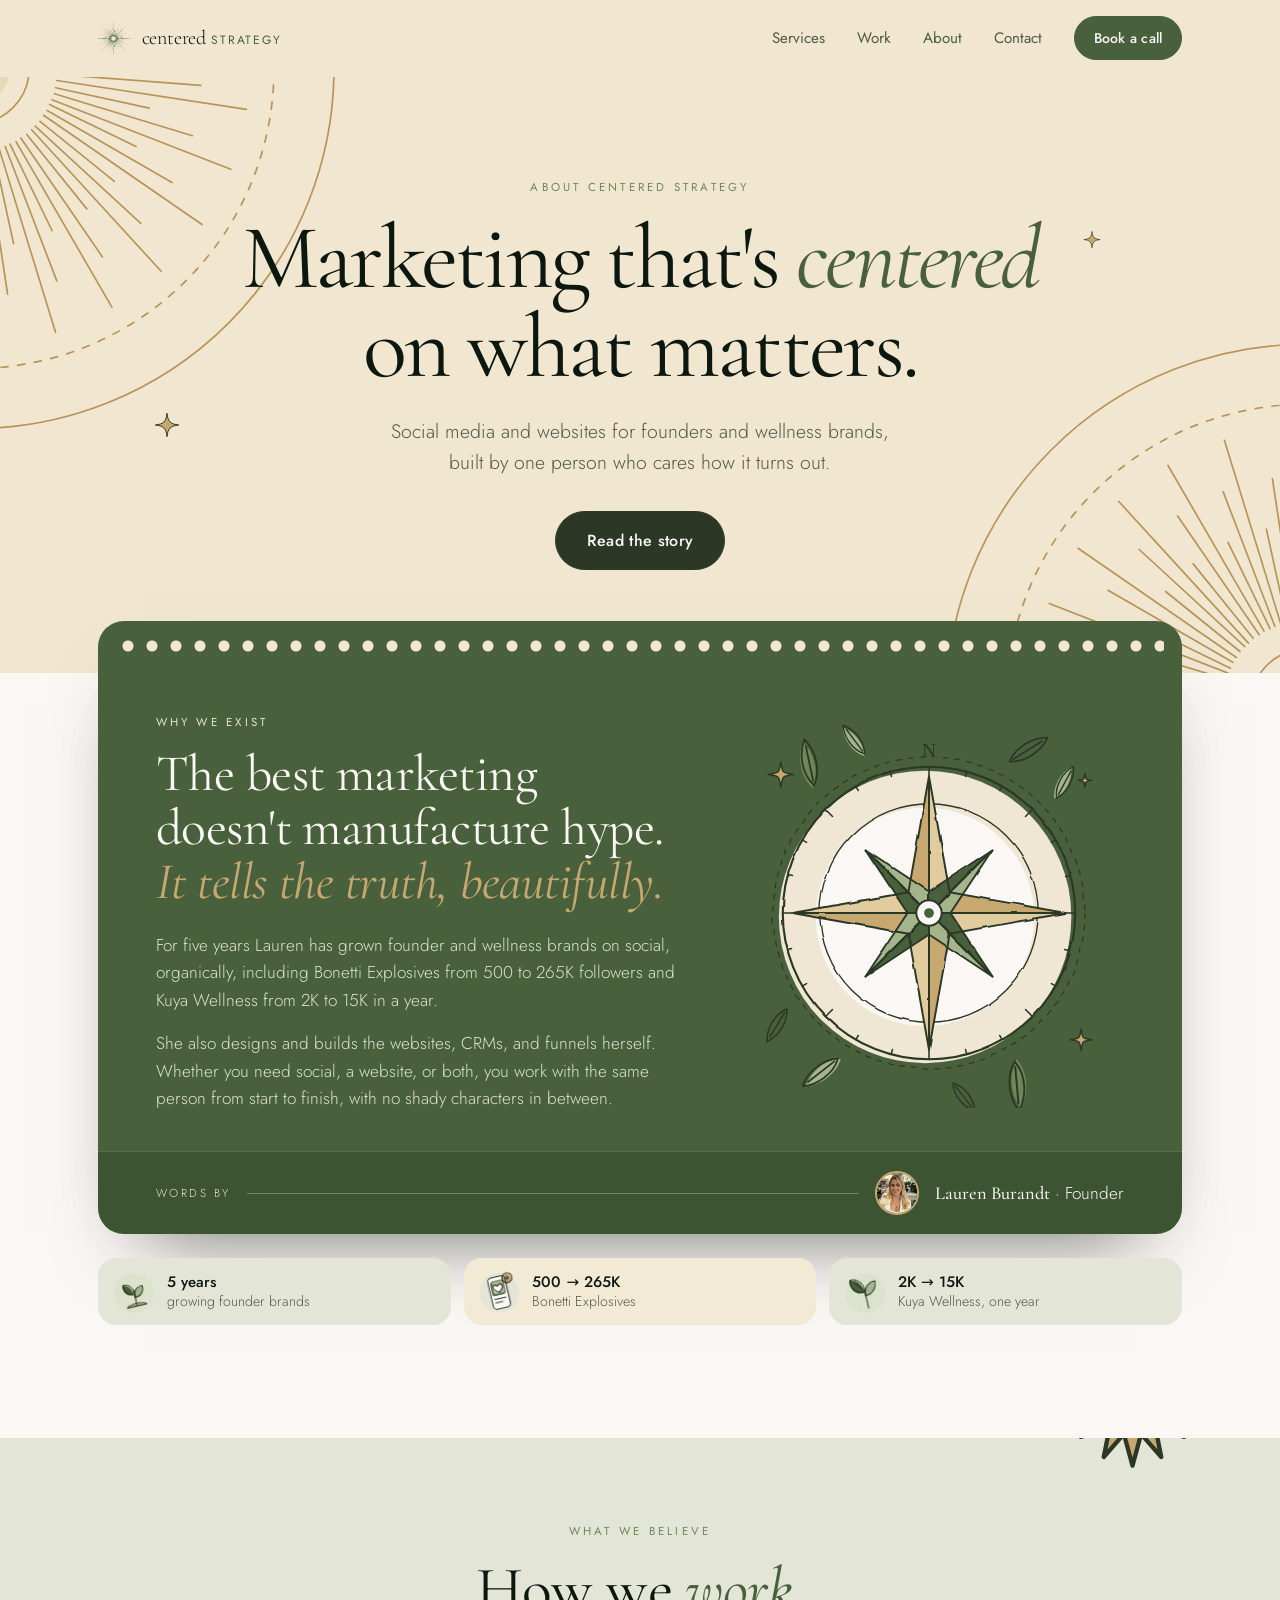
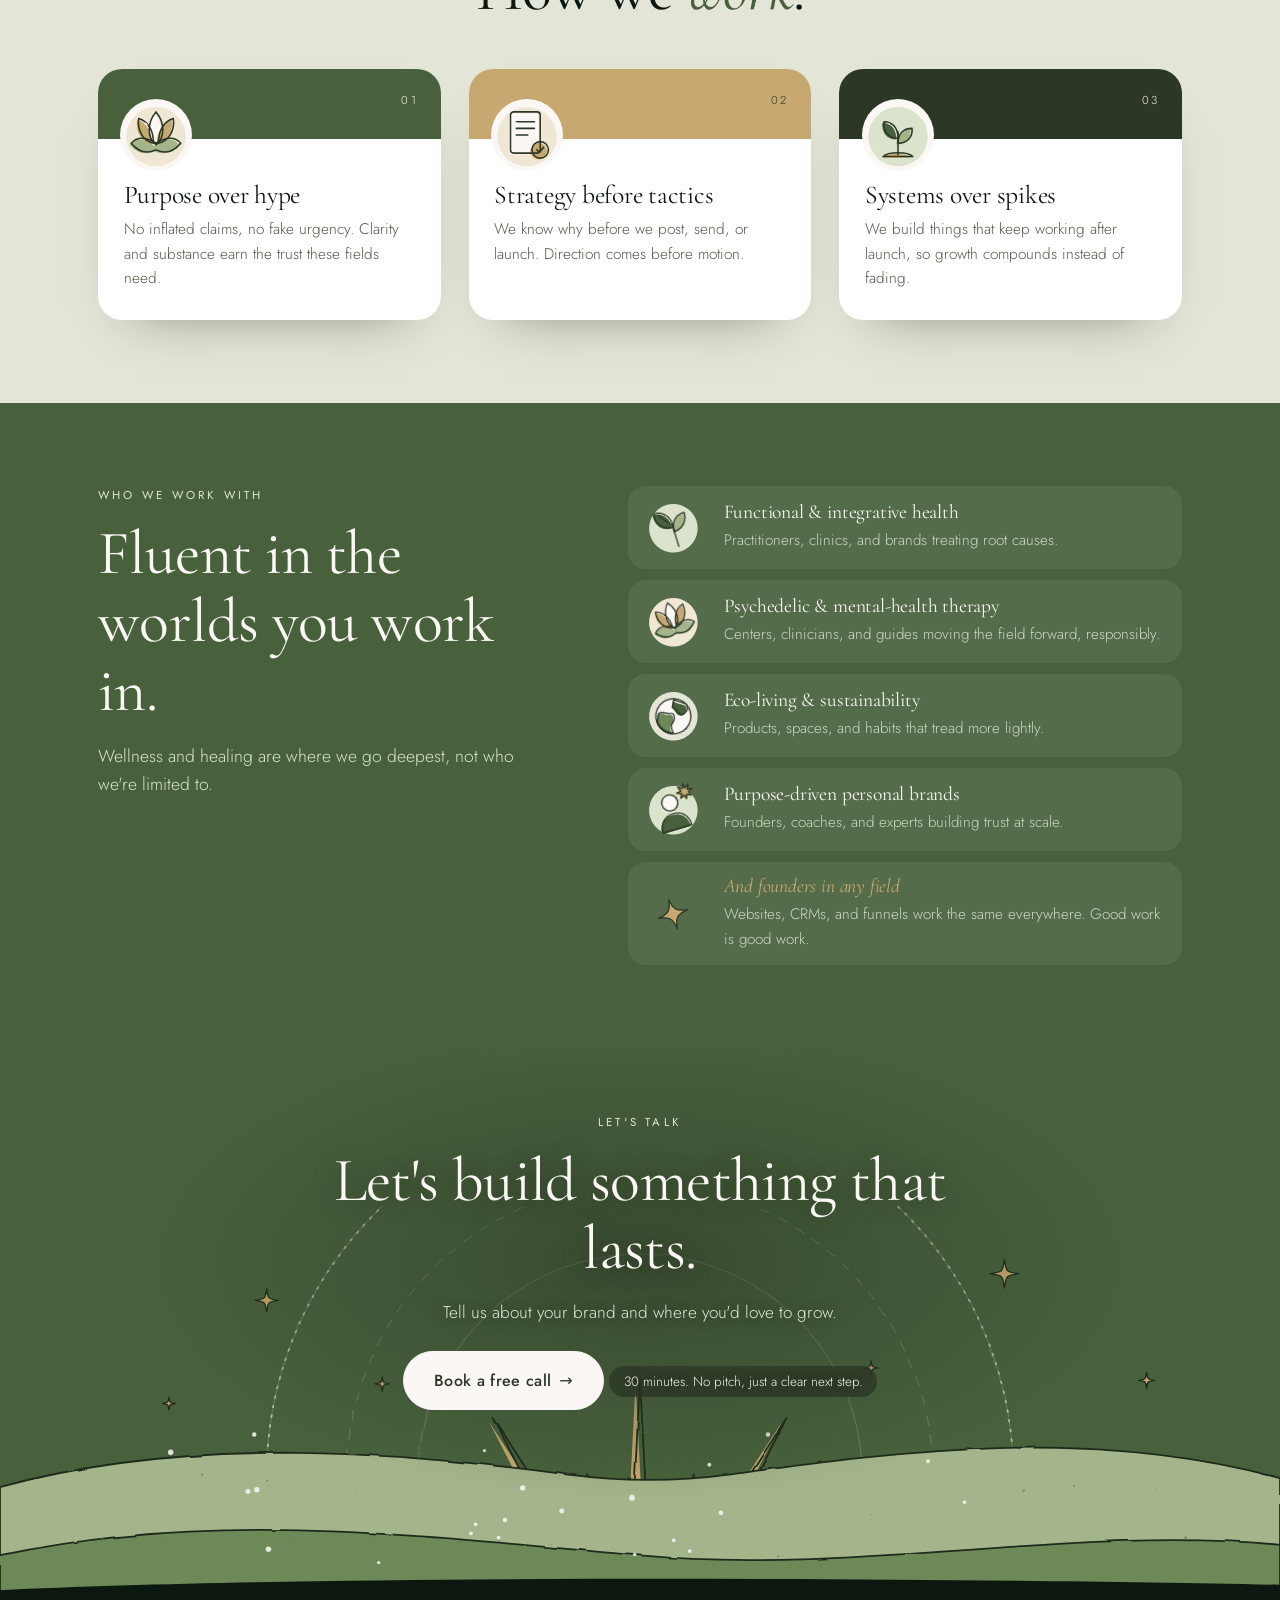
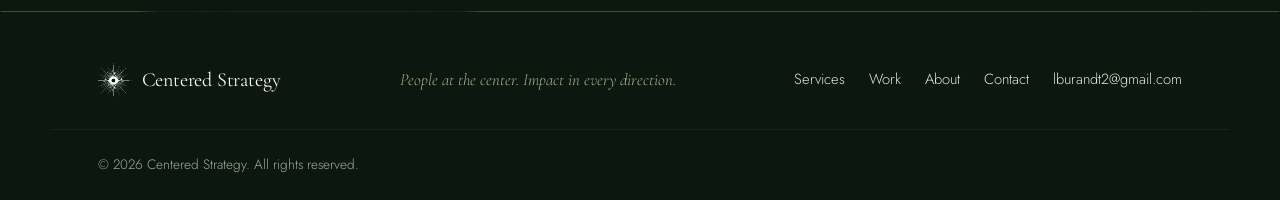
==== about.html @ 94192d00 "Redesign: color-blocked pages, hand-drawn sun scenes, icons, scroll motion - Home: full-width green " ====
<!DOCTYPE html>
<html lang="en">
<head>
  <meta charset="UTF-8" />
  <meta name="viewport" content="width=device-width, initial-scale=1.0" />
  <title>About | Centered Strategy</title>
  <meta name="description" content="Centered Strategy is a social media and web studio led by founder Lauren Burandt, for founders and personal brands building a healthier world." />
  <meta property="og:title" content="About | Centered Strategy" />
  <meta property="og:description" content="Centered Strategy is a social media and web studio led by founder Lauren Burandt, for founders and personal brands building a healthier world." />
  <meta property="og:type" content="website" />
  <link rel="preconnect" href="https://fonts.googleapis.com" />
  <link rel="preconnect" href="https://fonts.gstatic.com" crossorigin />
  <link href="https://fonts.googleapis.com/css2?family=Cormorant+Garamond:ital,wght@0,400;0,500;0,600;1,400;1,500&family=Jost:wght@300;400;500&display=swap" rel="stylesheet" />
  <link rel="icon" type="image/png" href="assets/favicon.png" />
  <link rel="stylesheet" href="styles.css?v=28" />
  <link rel="stylesheet" href="design/site.css?v=1" />
</head>
<body class="page-about">

  <header class="nav" id="nav">
    <div class="container nav__inner">
      <a href="index.html" class="brand" aria-label="Centered Strategy home">
        <img src="assets/logo-mark.png" alt="" class="brand__mark" width="34" height="34" />
        <span class="brand__name"><span class="brand__word">centered</span><span class="brand__strategy">Strategy</span></span>
      </a>
      <nav class="nav__links" aria-label="Primary">
        <a href="services.html">Services</a>
        <a href="projects.html">Work</a>
        <a href="about.html" class="is-current">About</a>
        <a href="contact.html">Contact</a>
      </nav>
      <a href="contact.html" class="btn btn--sm nav__cta">Book a call</a>
      <button class="nav__toggle" id="navToggle" aria-label="Open menu" aria-expanded="false" aria-controls="menu">
        <span></span><span></span><span></span>
      </button>
    </div>
  </header>

  <div class="menu" id="menu" aria-hidden="true">
    <nav class="menu__links" aria-label="Mobile">
      <a href="index.html">Home</a>
      <a href="services.html">Services</a>
      <a href="projects.html">Work</a>
      <a href="about.html" class="is-current">About</a>
      <a href="contact.html">Contact</a>
    </nav>
    <a href="contact.html" class="btn btn--lg btn--light">Book a free call</a>
  </div>

  <main>

    <section class="ph ph--about">
      <svg class="ph__art ph__art--tl" viewBox="-320 -320 320 320" fill="none" aria-hidden="true" data-speed="-0.08">
        <g stroke="currentColor" stroke-width="1.4" stroke-linecap="round"><path d="M-70 0 L-150 0 M-70 -5 L-189 -14 M-69 -10 L-227 -34 M-68 -16 L-146 -33 M-67 -21 L-182 -56 M-65 -26 L-214 -84 M-63 -30 L-135 -65 M-61 -35 L-165 -95 M-58 -39 L-190 -130 M-55 -44 L-117 -94 M-51 -48 L-139 -129 M-48 -51 L-156 -169 M-44 -55 L-94 -117 M-39 -58 L-107 -157 M-35 -61 L-115 -199 M-30 -63 L-65 -135 M-26 -65 L-69 -177 M-21 -67 L-68 -220 M-16 -68 L-33 -146 M-10 -69 L-28 -188 M-5 -70 L-17 -229 M-0 -70 L-0 -150"/><path d="M-46 0 A46 46 0 0 1 0 -46"/><path d="M-250 0 A250 250 0 0 1 0 -250" stroke-dasharray="6 8"/><path d="M-300 0 A300 300 0 0 1 0 -300"/></g>
        <circle r="30" fill="currentColor" opacity=".18"/></svg>
      <svg class="ph__art ph__art--br" viewBox="-320 -320 320 320" fill="none" aria-hidden="true" data-speed="-0.08">
        <g stroke="currentColor" stroke-width="1.4" stroke-linecap="round"><path d="M-70 0 L-150 0 M-70 -5 L-189 -14 M-69 -10 L-227 -34 M-68 -16 L-146 -33 M-67 -21 L-182 -56 M-65 -26 L-214 -84 M-63 -30 L-135 -65 M-61 -35 L-165 -95 M-58 -39 L-190 -130 M-55 -44 L-117 -94 M-51 -48 L-139 -129 M-48 -51 L-156 -169 M-44 -55 L-94 -117 M-39 -58 L-107 -157 M-35 -61 L-115 -199 M-30 -63 L-65 -135 M-26 -65 L-69 -177 M-21 -67 L-68 -220 M-16 -68 L-33 -146 M-10 -69 L-28 -188 M-5 -70 L-17 -229 M-0 -70 L-0 -150"/><path d="M-46 0 A46 46 0 0 1 0 -46"/><path d="M-250 0 A250 250 0 0 1 0 -250" stroke-dasharray="6 8"/><path d="M-300 0 A300 300 0 0 1 0 -300"/></g>
        <circle r="30" fill="currentColor" opacity=".18"/></svg>
      <img class="floaty" data-speed="0.14" src="design/icons/d-spark.svg" alt="" style="left:12%; top:58%; width:26px" />
      <img class="floaty" data-speed="-0.1" src="design/icons/d-spark.svg" alt="" style="right:14%; top:22%; width:18px" />
      <div class="container ph__inner">
        <p class="eyebrow">About Centered Strategy</p>
        <h1>Marketing that's <em>centered</em> on what matters.</h1>
        <p class="ph__lede">Social media and websites for founders and wellness brands, built by one person who cares how it turns out.</p>
        <div class="hero__cta"><a href="#story" class="btn btn--lg btn--dark">Read the story</a></div>
        
      </div>
    </section>

    <section class="section notebook-wrap" id="story">
      <div class="container">
        <article class="notebook" data-anim="up">
          <div class="notebook__rings" aria-hidden="true"></div>
          <div class="notebook__grid">
            <div class="notebook__copy">
              <p class="eyebrow">Why we exist</p>
              <h2>The best marketing doesn't manufacture hype. <em>It tells the truth, beautifully.</em></h2>
              <p>For five years Lauren has grown founder and wellness brands on social, organically, including Bonetti Explosives from 500 to 265K followers and Kuya Wellness from 2K to 15K in a year.</p>
              <p>She also designs and builds the websites, CRMs, and funnels herself. Whether you need social, a website, or both, you work with the same person from start to finish, with no shady characters in between.</p>
            </div>
            <div class="notebook__art"><img src="design/compass.svg" alt="" aria-hidden="true" /></div>
          </div>
          <footer class="notebook__byline">
            <span class="label">Words by</span>
            <span class="notebook__rule" aria-hidden="true"></span>
            <img src="assets/lauren.jpg" alt="" />
            <span><strong>Lauren Burandt</strong> &middot; Founder</span>
          </footer>
        </article>
        <ul class="founder2__facts about-facts">
          <li data-anim="up" style="--d:.1s"><img src="design/icons/sprout.svg" alt="" /><span><strong>5 years</strong> growing founder brands</span></li>
          <li data-anim="up" style="--d:.2s"><img src="design/icons/social.svg" alt="" /><span><strong>500 &rarr; 265K</strong> Bonetti Explosives</span></li>
          <li data-anim="up" style="--d:.3s"><img src="design/icons/leaf.svg" alt="" /><span><strong>2K &rarr; 15K</strong> Kuya Wellness, one year</span></li>
        </ul>
      </div>
    </section>

    <section class="section values2">
      <img class="floaty svc__sun" data-speed="-0.15" src="design/icons/d-sun.svg" alt="" />
      <div class="container">
        <header class="section__head section__head--center" data-anim="up">
          <p class="eyebrow">What we believe</p>
          <h2 class="section__title">How we <em>work</em>.</h2>
        </header>
        <div class="values2__grid">
          <article class="value-card value-card--pine" data-anim="up" style="--d:0.00s">
            <img src="design/icons/lotus.svg" alt="" />
            <span class="value-card__num">01</span>
            <h3>Purpose over hype</h3><p>No inflated claims, no fake urgency. Clarity and substance earn the trust these fields need.</p>
          </article>
          <article class="value-card value-card--honey" data-anim="up" style="--d:0.12s">
            <img src="design/icons/plan.svg" alt="" />
            <span class="value-card__num">02</span>
            <h3>Strategy before tactics</h3><p>We know why before we post, send, or launch. Direction comes before motion.</p>
          </article>
          <article class="value-card value-card--forest" data-anim="up" style="--d:0.24s">
            <img src="design/icons/sprout.svg" alt="" />
            <span class="value-card__num">03</span>
            <h3>Systems over spikes</h3><p>We build things that keep working after launch, so growth compounds instead of fading.</p>
          </article>
        </div>
      </div>
    </section>

    <section class="section who-green" id="who">
      <div class="container split">
        <header data-anim="up">
          <p class="eyebrow">Who we work with</p>
          <h2 class="section__title">Fluent in the worlds you work in.</h2>
          <p class="section__sub">Wellness and healing are where we go deepest, not who we're limited to.</p>
        </header>
        <div class="reveal">
          <ul class="niches niches--cards">
            <li class="niche" data-anim="up" style="--d:0.00s"><img class="niche__icon" src="design/icons/leaf.svg" alt="" /><div><h3>Functional &amp; integrative health</h3><p>Practitioners, clinics, and brands treating root causes.</p></div></li>
            <li class="niche" data-anim="up" style="--d:0.07s"><img class="niche__icon" src="design/icons/lotus.svg" alt="" /><div><h3>Psychedelic &amp; mental-health therapy</h3><p>Centers, clinicians, and guides moving the field forward, responsibly.</p></div></li>
            <li class="niche" data-anim="up" style="--d:0.14s"><img class="niche__icon" src="design/icons/globe.svg" alt="" /><div><h3>Eco-living &amp; sustainability</h3><p>Products, spaces, and habits that tread more lightly.</p></div></li>
            <li class="niche" data-anim="up" style="--d:0.21s"><img class="niche__icon" src="design/icons/person.svg" alt="" /><div><h3>Purpose-driven personal brands</h3><p>Founders, coaches, and experts building trust at scale.</p></div></li>
            <li class="niche niche--open" data-anim="up"><img class="niche__icon" src="design/icons/d-spark.svg" alt="" /><div><h3>And founders in any field</h3><p>Websites, CRMs, and funnels work the same everywhere. Good work is good work.</p></div></li>
          </ul>
        </div>
      </div>
    </section>

    <section class="cta-sun" aria-label="Book a call">
      <svg class="scene scene--cta" viewBox="0 0 1440 470" preserveAspectRatio="xMidYMax slice" fill="none" aria-hidden="true">
  <defs>
    <filter id="rough" x="-5%" y="-5%" width="110%" height="110%">
      <feTurbulence type="fractalNoise" baseFrequency="0.03" numOctaves="2" seed="7" result="n"/>
      <feDisplacementMap in="SourceGraphic" in2="n" scale="3" xChannelSelector="R" yChannelSelector="G"/>
    </filter>
  </defs>
  <g stroke="#FBF7F5" stroke-width="1.6" stroke-dasharray="2 9" stroke-linecap="round" opacity=".5"><circle class="ripple" style="animation-delay:0s" cx="720" cy="318" r="420"/><circle class="ripple" style="animation-delay:2.5s" cx="720" cy="318" r="420"/><circle class="ripple" style="animation-delay:5s" cx="720" cy="318" r="420"/></g>
  <g stroke="#FBF7F5" stroke-width="1.2" opacity=".18" filter="url(#rough)">
    <circle cx="720" cy="318" r="250"/><circle cx="720" cy="318" r="330" stroke-dasharray="12 10"/><circle cx="720" cy="318" r="420"/>
  </g>
  <g class="sun">
    <g class="rays">
      <path d="M709.7 190.4 L720.0 -12.0 L730.3 190.4 Z M745.1 192.5 L779.5 95.8 L761.0 196.7 Z M774.9 202.4 L885.0 32.2 L792.7 212.6 Z M804.5 221.9 L882.6 155.4 L816.1 233.5 Z M825.4 245.3 L1005.8 153.0 L835.6 263.1 Z M841.3 277.0 L942.2 258.5 L845.5 292.9 Z M847.6 307.7 L1050.0 318.0 L847.6 328.3 Z M845.5 343.1 L942.2 377.5 L841.3 359.0 Z M835.6 372.9 L1005.8 483.0 L825.4 390.7 Z M816.1 402.5 L882.6 480.6 L804.5 414.1 Z M792.7 423.4 L885.0 603.8 L774.9 433.6 Z M761.0 439.3 L779.5 540.2 L745.1 443.5 Z M730.3 445.6 L720.0 648.0 L709.7 445.6 Z M694.9 443.5 L660.5 540.2 L679.0 439.3 Z M665.1 433.6 L555.0 603.8 L647.3 423.4 Z M635.5 414.1 L557.4 480.6 L623.9 402.5 Z M614.6 390.7 L434.2 483.0 L604.4 372.9 Z M598.7 359.0 L497.8 377.5 L594.5 343.1 Z M592.4 328.3 L390.0 318.0 L592.4 307.7 Z M594.5 292.9 L497.8 258.5 L598.7 277.0 Z M604.4 263.1 L434.2 153.0 L614.6 245.3 Z M623.9 233.5 L557.4 155.4 L635.5 221.9 Z M647.3 212.6 L555.0 32.2 L665.1 202.4 Z M679.0 196.7 L660.5 95.8 L694.9 192.5 Z" fill="#C7A870" transform="translate(-5 4)"/>
      <path d="M709.7 190.4 L720.0 -12.0 L730.3 190.4 Z M745.1 192.5 L779.5 95.8 L761.0 196.7 Z M774.9 202.4 L885.0 32.2 L792.7 212.6 Z M804.5 221.9 L882.6 155.4 L816.1 233.5 Z M825.4 245.3 L1005.8 153.0 L835.6 263.1 Z M841.3 277.0 L942.2 258.5 L845.5 292.9 Z M847.6 307.7 L1050.0 318.0 L847.6 328.3 Z M845.5 343.1 L942.2 377.5 L841.3 359.0 Z M835.6 372.9 L1005.8 483.0 L825.4 390.7 Z M816.1 402.5 L882.6 480.6 L804.5 414.1 Z M792.7 423.4 L885.0 603.8 L774.9 433.6 Z M761.0 439.3 L779.5 540.2 L745.1 443.5 Z M730.3 445.6 L720.0 648.0 L709.7 445.6 Z M694.9 443.5 L660.5 540.2 L679.0 439.3 Z M665.1 433.6 L555.0 603.8 L647.3 423.4 Z M635.5 414.1 L557.4 480.6 L623.9 402.5 Z M614.6 390.7 L434.2 483.0 L604.4 372.9 Z M598.7 359.0 L497.8 377.5 L594.5 343.1 Z M592.4 328.3 L390.0 318.0 L592.4 307.7 Z M594.5 292.9 L497.8 258.5 L598.7 277.0 Z M604.4 263.1 L434.2 153.0 L614.6 245.3 Z M623.9 233.5 L557.4 155.4 L635.5 221.9 Z M647.3 212.6 L555.0 32.2 L665.1 202.4 Z M679.0 196.7 L660.5 95.8 L694.9 192.5 Z" stroke="#1E2A1A" stroke-width="2" stroke-linejoin="round" filter="url(#rough)"/>
    </g>
    <circle class="glow" cx="720" cy="318" r="150" fill="#E2CC9F" opacity=".18"/>
    <circle cx="715" cy="322" r="112" fill="#EFE6D3"/>
    <circle cx="716" cy="321" r="78" fill="#E2CC9F"/>
    <g stroke="#1E2A1A" stroke-width="2.2" filter="url(#rough)">
      <circle cx="720" cy="318" r="112"/><circle cx="720" cy="318" r="78" stroke-width="1.4"/>
    </g>
  </g>
  <g filter="url(#rough)" stroke="#1E2A1A" stroke-width="2" stroke-linejoin="round">
    <path class="hill h1" d="M0 300 C220 240 460 262 640 286 C700 294 760 294 820 286 C1000 262 1220 230 1440 290 V470 H0 Z" fill="#A4B58B"/>
    <path class="hill h2" d="M0 352 C240 300 470 330 720 352 C960 374 1210 318 1440 340 V470 H0 Z" fill="#6D8959"/>
    <path class="hill h3" d="M0 404 C300 372 560 392 760 404 C1000 418 1220 380 1440 396 V470 H0 Z" fill="#2C3726"/>
  </g>
  <path d="M0 446 C380 428 1060 432 1440 440 V470 H0 Z" fill="#0C1710"/>
  <g class="plants"><g class="sway" style="animation-delay:0.7s"><path d="M232 292.7 C218.0 290.7 208.0 278.7 206.0 266.7 C220.0 268.7 230.0 278.7 232 292.7 Z" fill="#2C3726" transform="translate(-3 2)"/><path d="M232 278.0 C242.0 274.0 252.0 262.0 252.0 250.0 C240.0 252.0 232 262.0 232 278.0 Z" fill="#6D8959" transform="translate(-3 2)"/><g stroke="#1E2A1A" stroke-width="1.8" stroke-linejoin="round" stroke-linecap="round"><path d="M232 318 C228.0 299.6 236.0 285.8 232 272"/><path d="M232 292.7 C218.0 290.7 208.0 278.7 206.0 266.7 C220.0 268.7 230.0 278.7 232 292.7 Z"/><path d="M232 278.0 C242.0 274.0 252.0 262.0 252.0 250.0 C240.0 252.0 232 262.0 232 278.0 Z"/></g></g><g class="sway" style="animation-delay:0.3s"><path d="M300 307.5 C309.8 306.1 316.8 297.7 318.2 289.3 C308.4 290.7 301.4 297.7 300 307.5 Z" fill="#2C3726" transform="translate(-3 2)"/><path d="M300 298.2 C293.0 295.4 286.0 287.0 286.0 278.6 C294.4 280.0 300 287.0 300 298.2 Z" fill="#6D8959" transform="translate(-3 2)"/><g stroke="#1E2A1A" stroke-width="1.8" stroke-linejoin="round" stroke-linecap="round"><path d="M300 324 C297.2 312.0 302.8 303.0 300 294"/><path d="M300 307.5 C309.8 306.1 316.8 297.7 318.2 289.3 C308.4 290.7 301.4 297.7 300 307.5 Z"/><path d="M300 298.2 C293.0 295.4 286.0 287.0 286.0 278.6 C294.4 280.0 300 287.0 300 298.2 Z"/></g></g><g class="sway" style="animation-delay:1.2s"><path d="M1150 308.5 C1164.7 306.4 1175.2 293.8 1177.3 281.2 C1162.6 283.3 1152.1 293.8 1150 308.5 Z" fill="#2C3726" transform="translate(-3 2)"/><path d="M1150 292.3 C1139.5 288.1 1129.0 275.5 1129.0 262.9 C1141.6 265.0 1150 275.5 1150 292.3 Z" fill="#6D8959" transform="translate(-3 2)"/><g stroke="#1E2A1A" stroke-width="1.8" stroke-linejoin="round" stroke-linecap="round"><path d="M1150 336 C1145.8 316.0 1154.2 301.0 1150 286"/><path d="M1150 308.5 C1164.7 306.4 1175.2 293.8 1177.3 281.2 C1162.6 283.3 1152.1 293.8 1150 308.5 Z"/><path d="M1150 292.3 C1139.5 288.1 1129.0 275.5 1129.0 262.9 C1141.6 265.0 1150 275.5 1150 292.3 Z"/></g></g><g class="sway" style="animation-delay:0.5s"><path d="M1212 313.5 C1202.2 312.1 1195.2 303.7 1193.8 295.3 C1203.6 296.7 1210.6 303.7 1212 313.5 Z" fill="#2C3726" transform="translate(-3 2)"/><path d="M1212 304.2 C1219.0 301.4 1226.0 293.0 1226.0 284.6 C1217.6 286.0 1212 293.0 1212 304.2 Z" fill="#6D8959" transform="translate(-3 2)"/><g stroke="#1E2A1A" stroke-width="1.8" stroke-linejoin="round" stroke-linecap="round"><path d="M1212 330 C1209.2 318.0 1214.8 309.0 1212 300"/><path d="M1212 313.5 C1202.2 312.1 1195.2 303.7 1193.8 295.3 C1203.6 296.7 1210.6 303.7 1212 313.5 Z"/><path d="M1212 304.2 C1219.0 301.4 1226.0 293.0 1226.0 284.6 C1217.6 286.0 1212 293.0 1212 304.2 Z"/></g></g><g class="sway" style="animation-delay:0.2s"><path d="M400 336 C397.0 326.0 403.0 318.0 400 310.0" stroke="#1E2A1A" stroke-width="1.6"/><g fill="#C7A870" stroke="#1E2A1A" stroke-width="1.2"><ellipse cx="405.0" cy="310.0" rx="4.2" ry="2.6" transform="rotate(0 405.0 310.0)"/><ellipse cx="402.5" cy="314.3" rx="4.2" ry="2.6" transform="rotate(60 402.5 314.3)"/><ellipse cx="397.5" cy="314.3" rx="4.2" ry="2.6" transform="rotate(120 397.5 314.3)"/><ellipse cx="395.0" cy="310.0" rx="4.2" ry="2.6" transform="rotate(180 395.0 310.0)"/><ellipse cx="397.5" cy="305.7" rx="4.2" ry="2.6" transform="rotate(240 397.5 305.7)"/><ellipse cx="402.5" cy="305.7" rx="4.2" ry="2.6" transform="rotate(300 402.5 305.7)"/></g><circle cx="400" cy="310.0" r="2.6" fill="#FBF7F5" stroke="#1E2A1A" stroke-width="1.2"/></g><g class="sway" style="animation-delay:1.2s"><path d="M980 362 C977.0 352.0 983.0 344.0 980 336.0" stroke="#1E2A1A" stroke-width="1.6"/><g fill="#C7A870" stroke="#1E2A1A" stroke-width="1.2"><ellipse cx="985.0" cy="336.0" rx="4.2" ry="2.6" transform="rotate(0 985.0 336.0)"/><ellipse cx="982.5" cy="340.3" rx="4.2" ry="2.6" transform="rotate(60 982.5 340.3)"/><ellipse cx="977.5" cy="340.3" rx="4.2" ry="2.6" transform="rotate(120 977.5 340.3)"/><ellipse cx="975.0" cy="336.0" rx="4.2" ry="2.6" transform="rotate(180 975.0 336.0)"/><ellipse cx="977.5" cy="331.7" rx="4.2" ry="2.6" transform="rotate(240 977.5 331.7)"/><ellipse cx="982.5" cy="331.7" rx="4.2" ry="2.6" transform="rotate(300 982.5 331.7)"/></g><circle cx="980" cy="336.0" r="2.6" fill="#FBF7F5" stroke="#1E2A1A" stroke-width="1.2"/></g><g class="sway" style="animation-delay:2.8s"><path d="M1300 334 C1297.0 324.0 1303.0 316.0 1300 308.0" stroke="#1E2A1A" stroke-width="1.6"/><g fill="#C7A870" stroke="#1E2A1A" stroke-width="1.2"><ellipse cx="1305.0" cy="308.0" rx="4.2" ry="2.6" transform="rotate(0 1305.0 308.0)"/><ellipse cx="1302.5" cy="312.3" rx="4.2" ry="2.6" transform="rotate(60 1302.5 312.3)"/><ellipse cx="1297.5" cy="312.3" rx="4.2" ry="2.6" transform="rotate(120 1297.5 312.3)"/><ellipse cx="1295.0" cy="308.0" rx="4.2" ry="2.6" transform="rotate(180 1295.0 308.0)"/><ellipse cx="1297.5" cy="303.7" rx="4.2" ry="2.6" transform="rotate(240 1297.5 303.7)"/><ellipse cx="1302.5" cy="303.7" rx="4.2" ry="2.6" transform="rotate(300 1302.5 303.7)"/></g><circle cx="1300" cy="308.0" r="2.6" fill="#FBF7F5" stroke="#1E2A1A" stroke-width="1.2"/></g><g class="sway" style="animation-delay:2.4s"><path d="M120 330 C117.0 320.0 123.0 312.0 120 304.0" stroke="#1E2A1A" stroke-width="1.6"/><g fill="#C7A870" stroke="#1E2A1A" stroke-width="1.2"><ellipse cx="125.0" cy="304.0" rx="4.2" ry="2.6" transform="rotate(0 125.0 304.0)"/><ellipse cx="122.5" cy="308.3" rx="4.2" ry="2.6" transform="rotate(60 122.5 308.3)"/><ellipse cx="117.5" cy="308.3" rx="4.2" ry="2.6" transform="rotate(120 117.5 308.3)"/><ellipse cx="115.0" cy="304.0" rx="4.2" ry="2.6" transform="rotate(180 115.0 304.0)"/><ellipse cx="117.5" cy="299.7" rx="4.2" ry="2.6" transform="rotate(240 117.5 299.7)"/><ellipse cx="122.5" cy="299.7" rx="4.2" ry="2.6" transform="rotate(300 122.5 299.7)"/></g><circle cx="120" cy="304.0" r="2.6" fill="#FBF7F5" stroke="#1E2A1A" stroke-width="1.2"/></g><g class="sway" style="animation-delay:2.3s"><path d="M120 353.5 C99.0 350.5 84.0 332.5 81.0 314.5 C102.0 317.5 117.0 332.5 120 353.5 Z" fill="#48613C" transform="translate(-3 2)"/><path d="M120 331.0 C135.0 325.0 150.0 307.0 150.0 289.0 C132.0 292.0 120 307.0 120 331.0 Z" fill="#A4B58B" transform="translate(-3 2)"/><g stroke="#1E2A1A" stroke-width="1.8" stroke-linejoin="round" stroke-linecap="round"><path d="M120 392 C114.0 364.0 126.0 343.0 120 322"/><path d="M120 353.5 C99.0 350.5 84.0 332.5 81.0 314.5 C102.0 317.5 117.0 332.5 120 353.5 Z"/><path d="M120 331.0 C135.0 325.0 150.0 307.0 150.0 289.0 C132.0 292.0 120 307.0 120 331.0 Z"/></g></g><g class="sway" style="animation-delay:0.7s"><path d="M1330 348.2 C1352.4 345.0 1368.4 325.8 1371.6 306.59999999999997 C1349.2 309.79999999999995 1333.2 325.8 1330 348.2 Z" fill="#48613C" transform="translate(-3 2)"/><path d="M1330 323.6 C1314.0 317.2 1298.0 298.0 1298.0 278.8 C1317.2 282.0 1330 298.0 1330 323.6 Z" fill="#A4B58B" transform="translate(-3 2)"/><g stroke="#1E2A1A" stroke-width="1.8" stroke-linejoin="round" stroke-linecap="round"><path d="M1330 390 C1323.6 359.6 1336.4 336.8 1330 314"/><path d="M1330 348.2 C1352.4 345.0 1368.4 325.8 1371.6 306.59999999999997 C1349.2 309.79999999999995 1333.2 325.8 1330 348.2 Z"/><path d="M1330 323.6 C1314.0 317.2 1298.0 298.0 1298.0 278.8 C1317.2 282.0 1330 298.0 1330 323.6 Z"/></g></g><g class="sway" style="animation-delay:1.6s"><path d="M560 370.0 C574.0 368.0 584.0 356.0 586.0 344.0 C572.0 346.0 562.0 356.0 560 370.0 Z" fill="#48613C" transform="translate(-3 2)"/><path d="M560 358.0 C550.0 354.0 540.0 342.0 540.0 330.0 C552.0 332.0 560 342.0 560 358.0 Z" fill="#A4B58B" transform="translate(-3 2)"/><g stroke="#1E2A1A" stroke-width="1.8" stroke-linejoin="round" stroke-linecap="round"><path d="M560 392 C556.0 376.0 564.0 364.0 560 352"/><path d="M560 370.0 C574.0 368.0 584.0 356.0 586.0 344.0 C572.0 346.0 562.0 356.0 560 370.0 Z"/><path d="M560 358.0 C550.0 354.0 540.0 342.0 540.0 330.0 C552.0 332.0 560 342.0 560 358.0 Z"/></g></g><g class="sway" style="animation-delay:0.8s"><path d="M880 385.8 C866.0 383.8 856.0 371.8 854.0 359.8 C868.0 361.8 878.0 371.8 880 385.8 Z" fill="#48613C" transform="translate(-3 2)"/><path d="M880 372.0 C890.0 368.0 900.0 356.0 900.0 344.0 C888.0 346.0 880 356.0 880 372.0 Z" fill="#A4B58B" transform="translate(-3 2)"/><g stroke="#1E2A1A" stroke-width="1.8" stroke-linejoin="round" stroke-linecap="round"><path d="M880 410 C876.0 392.4 884.0 379.2 880 366"/><path d="M880 385.8 C866.0 383.8 856.0 371.8 854.0 359.8 C868.0 361.8 878.0 371.8 880 385.8 Z"/><path d="M880 372.0 C890.0 368.0 900.0 356.0 900.0 344.0 C888.0 346.0 880 356.0 880 372.0 Z"/></g></g><g class="sway" style="animation-delay:2.5s"><path d="M250 386 C246.1 373.0 253.9 362.6 250 352.2" stroke="#1E2A1A" stroke-width="1.6"/><g fill="#C7A870" stroke="#1E2A1A" stroke-width="1.2"><ellipse cx="256.5" cy="352.2" rx="5.5" ry="3.4" transform="rotate(0 256.5 352.2)"/><ellipse cx="253.2" cy="357.8" rx="5.5" ry="3.4" transform="rotate(60 253.2 357.8)"/><ellipse cx="246.8" cy="357.8" rx="5.5" ry="3.4" transform="rotate(120 246.8 357.8)"/><ellipse cx="243.5" cy="352.2" rx="5.5" ry="3.4" transform="rotate(180 243.5 352.2)"/><ellipse cx="246.8" cy="346.6" rx="5.5" ry="3.4" transform="rotate(240 246.8 346.6)"/><ellipse cx="253.2" cy="346.6" rx="5.5" ry="3.4" transform="rotate(300 253.2 346.6)"/></g><circle cx="250" cy="352.2" r="3.4" fill="#FBF7F5" stroke="#1E2A1A" stroke-width="1.2"/></g><g class="sway" style="animation-delay:0.6s"><path d="M690 400 C686.1 387.0 693.9 376.6 690 366.2" stroke="#1E2A1A" stroke-width="1.6"/><g fill="#FBF7F5" stroke="#1E2A1A" stroke-width="1.2"><ellipse cx="696.5" cy="366.2" rx="5.5" ry="3.4" transform="rotate(0 696.5 366.2)"/><ellipse cx="693.2" cy="371.8" rx="5.5" ry="3.4" transform="rotate(60 693.2 371.8)"/><ellipse cx="686.8" cy="371.8" rx="5.5" ry="3.4" transform="rotate(120 686.8 371.8)"/><ellipse cx="683.5" cy="366.2" rx="5.5" ry="3.4" transform="rotate(180 683.5 366.2)"/><ellipse cx="686.8" cy="360.6" rx="5.5" ry="3.4" transform="rotate(240 686.8 360.6)"/><ellipse cx="693.2" cy="360.6" rx="5.5" ry="3.4" transform="rotate(300 693.2 360.6)"/></g><circle cx="690" cy="366.2" r="3.4" fill="#FBF7F5" stroke="#1E2A1A" stroke-width="1.2"/></g><g class="sway" style="animation-delay:2.5s"><path d="M1040 410 C1036.1 397.0 1043.9 386.6 1040 376.2" stroke="#1E2A1A" stroke-width="1.6"/><g fill="#C7A870" stroke="#1E2A1A" stroke-width="1.2"><ellipse cx="1046.5" cy="376.2" rx="5.5" ry="3.4" transform="rotate(0 1046.5 376.2)"/><ellipse cx="1043.2" cy="381.8" rx="5.5" ry="3.4" transform="rotate(60 1043.2 381.8)"/><ellipse cx="1036.8" cy="381.8" rx="5.5" ry="3.4" transform="rotate(120 1036.8 381.8)"/><ellipse cx="1033.5" cy="376.2" rx="5.5" ry="3.4" transform="rotate(180 1033.5 376.2)"/><ellipse cx="1036.8" cy="370.6" rx="5.5" ry="3.4" transform="rotate(240 1036.8 370.6)"/><ellipse cx="1043.2" cy="370.6" rx="5.5" ry="3.4" transform="rotate(300 1043.2 370.6)"/></g><circle cx="1040" cy="376.2" r="3.4" fill="#FBF7F5" stroke="#1E2A1A" stroke-width="1.2"/></g><g class="sway" style="animation-delay:2.4s"><path d="M1210 392 C1206.1 379.0 1213.9 368.6 1210 358.2" stroke="#1E2A1A" stroke-width="1.6"/><g fill="#FBF7F5" stroke="#1E2A1A" stroke-width="1.2"><ellipse cx="1216.5" cy="358.2" rx="5.5" ry="3.4" transform="rotate(0 1216.5 358.2)"/><ellipse cx="1213.2" cy="363.8" rx="5.5" ry="3.4" transform="rotate(60 1213.2 363.8)"/><ellipse cx="1206.8" cy="363.8" rx="5.5" ry="3.4" transform="rotate(120 1206.8 363.8)"/><ellipse cx="1203.5" cy="358.2" rx="5.5" ry="3.4" transform="rotate(180 1203.5 358.2)"/><ellipse cx="1206.8" cy="352.6" rx="5.5" ry="3.4" transform="rotate(240 1206.8 352.6)"/><ellipse cx="1213.2" cy="352.6" rx="5.5" ry="3.4" transform="rotate(300 1213.2 352.6)"/></g><circle cx="1210" cy="358.2" r="3.4" fill="#FBF7F5" stroke="#1E2A1A" stroke-width="1.2"/></g><g class="sway" style="animation-delay:0.5s"><path d="M420 392 C416.1 379.0 423.9 368.6 420 358.2" stroke="#1E2A1A" stroke-width="1.6"/><g fill="#C7A870" stroke="#1E2A1A" stroke-width="1.2"><ellipse cx="426.5" cy="358.2" rx="5.5" ry="3.4" transform="rotate(0 426.5 358.2)"/><ellipse cx="423.2" cy="363.8" rx="5.5" ry="3.4" transform="rotate(60 423.2 363.8)"/><ellipse cx="416.8" cy="363.8" rx="5.5" ry="3.4" transform="rotate(120 416.8 363.8)"/><ellipse cx="413.5" cy="358.2" rx="5.5" ry="3.4" transform="rotate(180 413.5 358.2)"/><ellipse cx="416.8" cy="352.6" rx="5.5" ry="3.4" transform="rotate(240 416.8 352.6)"/><ellipse cx="423.2" cy="352.6" rx="5.5" ry="3.4" transform="rotate(300 423.2 352.6)"/></g><circle cx="420" cy="358.2" r="3.4" fill="#FBF7F5" stroke="#1E2A1A" stroke-width="1.2"/></g><path class="sway" style="animation-delay:0.9s" d="M323.4 388 Q321.2 374.8 316.8 366.0 M330 388 Q330 370.4 332.2 359.4 M336.6 388 Q338.8 377.0 344.3 369.3" stroke="#1E2A1A" stroke-width="1.6" stroke-linecap="round"/><path class="sway" style="animation-delay:2.6s" d="M613.4 396 Q611.2 382.8 606.8 374.0 M620 396 Q620 378.4 622.2 367.4 M626.6 396 Q628.8 385.0 634.3 377.3" stroke="#1E2A1A" stroke-width="1.6" stroke-linecap="round"/><path class="sway" style="animation-delay:2.9s" d="M783.4 404 Q781.2 390.8 776.8 382.0 M790 404 Q790 386.4 792.2 375.4 M796.6 404 Q798.8 393.0 804.3 385.3" stroke="#1E2A1A" stroke-width="1.6" stroke-linecap="round"/><path class="sway" style="animation-delay:2.5s" d="M1103.4 404 Q1101.2 390.8 1096.8 382.0 M1110 404 Q1110 386.4 1112.2 375.4 M1116.6 404 Q1118.8 393.0 1124.3 385.3" stroke="#1E2A1A" stroke-width="1.6" stroke-linecap="round"/><path class="sway" style="animation-delay:1.1s" d="M173.4 392 Q171.2 378.8 166.8 370.0 M180 392 Q180 374.4 182.2 363.4 M186.6 392 Q188.8 381.0 194.3 373.3" stroke="#1E2A1A" stroke-width="1.6" stroke-linecap="round"/><path class="sway" style="animation-delay:2.5s" d="M1253.4 390 Q1251.2 376.8 1246.8 368.0 M1260 390 Q1260 372.4 1262.2 361.4 M1266.6 390 Q1268.8 379.0 1274.3 371.3" stroke="#1E2A1A" stroke-width="1.6" stroke-linecap="round"/></g>
  <g fill="#FBF7F5" opacity=".85"><circle class="seed" cx="811" cy="359" r="2.6" style="animation-delay:1.6s; animation-duration:10.4s"/><circle class="seed" cx="302" cy="400" r="3.1" style="animation-delay:0.1s; animation-duration:9.5s"/><circle class="seed" cx="758" cy="390" r="2.1" style="animation-delay:3.8s; animation-duration:9.4s"/><circle class="seed" cx="1044" cy="301" r="2.2" style="animation-delay:2.3s; animation-duration:12.0s"/><circle class="seed" cx="286" cy="271" r="2.5" style="animation-delay:9.0s; animation-duration:10.6s"/><circle class="seed" cx="1085" cy="347" r="2.0" style="animation-delay:6.1s; animation-duration:8.3s"/><circle class="seed" cx="535" cy="372" r="2.2" style="animation-delay:3.2s; animation-duration:11.7s"/><circle class="seed" cx="776" cy="402" r="2.1" style="animation-delay:2.9s; animation-duration:12.2s"/><circle class="seed" cx="588" cy="331" r="3.0" style="animation-delay:5.5s; animation-duration:9.2s"/><circle class="seed" cx="798" cy="305" r="2.3" style="animation-delay:0.2s; animation-duration:9.8s"/><circle class="seed" cx="289" cy="333" r="3.0" style="animation-delay:8.6s; animation-duration:8.1s"/><circle class="seed" cx="711" cy="342" r="3.3" style="animation-delay:7.0s; animation-duration:10.1s"/><circle class="seed" cx="279" cy="335" r="2.8" style="animation-delay:8.0s; animation-duration:9.5s"/><circle class="seed" cx="632" cy="357" r="2.8" style="animation-delay:1.4s; animation-duration:10.9s"/><circle class="seed" cx="864" cy="271" r="2.5" style="animation-delay:3.3s; animation-duration:12.0s"/><circle class="seed" cx="714" cy="406" r="2.0" style="animation-delay:8.8s; animation-duration:10.1s"/><circle class="seed" cx="545" cy="289" r="1.9" style="animation-delay:0.5s; animation-duration:8.8s"/><circle class="seed" cx="426" cy="415" r="1.9" style="animation-delay:4.4s; animation-duration:9.2s"/><circle class="seed" cx="192" cy="291" r="3.1" style="animation-delay:2.6s; animation-duration:13.0s"/><circle class="seed" cx="530" cy="382" r="2.1" style="animation-delay:3.9s; animation-duration:10.5s"/><circle class="seed" cx="568" cy="367" r="2.5" style="animation-delay:5.8s; animation-duration:10.1s"/><circle class="seed" cx="561" cy="387" r="2.1" style="animation-delay:0.3s; animation-duration:9.3s"/></g>
  <g fill="#C7A870" stroke="#1E2A1A" stroke-width="1.5" stroke-linejoin="round"><path class="tw" style="animation-delay:0s" d="M300 107 C301.56 118.44 301.56 118.44 313 120 C301.56 121.56 301.56 121.56 300 133 C298.44 121.56 298.44 121.56 287 120 C298.44 118.44 298.44 118.44 300 107 Z"/><path class="tw" style="animation-delay:0.8s" d="M1130 74 C1131.92 88.08 1131.92 88.08 1146 90 C1131.92 91.92 1131.92 91.92 1130 106 C1128.08 91.92 1128.08 91.92 1114 90 C1128.08 88.08 1128.08 88.08 1130 74 Z"/><path class="tw" style="animation-delay:1.6s" d="M980 188 C980.96 195.04 980.96 195.04 988 196 C980.96 196.96 980.96 196.96 980 204 C979.04 196.96 979.04 196.96 972 196 C979.04 195.04 979.04 195.04 980 188 Z"/><path class="tw" style="animation-delay:2.2s" d="M430 206 C430.96 213.04 430.96 213.04 438 214 C430.96 214.96 430.96 214.96 430 222 C429.04 214.96 429.04 214.96 422 214 C429.04 213.04 429.04 213.04 430 206 Z"/><path class="tw" style="animation-delay:1.1s" d="M190 229 C190.84 235.16 190.84 235.16 197 236 C190.84 236.84 190.84 236.84 190 243 C189.16 236.84 189.16 236.84 183 236 C189.16 235.16 189.16 235.16 190 229 Z"/><path class="tw" style="animation-delay:2.6s" d="M1290 201 C1291.08 208.92 1291.08 208.92 1299 210 C1291.08 211.08 1291.08 211.08 1290 219 C1288.92 211.08 1288.92 211.08 1281 210 C1288.92 208.92 1288.92 208.92 1290 201 Z"/></g>
</svg>
      <div class="container cta-sun__copy">
        <p class="eyebrow">Let's talk</p>
        <h2 class="section__title">Let's build something that lasts.</h2>
        <p>Tell us about your brand and where you'd love to grow.</p>
        <a href="contact.html" class="btn btn--lg btn--light">Book a free call <span aria-hidden="true">&rarr;</span></a>
        <p class="cta-sun__note">30 minutes. No pitch, just a clear next step.</p>
      </div>
    </section>

  </main>

  <a href="contact.html" class="float-cta" id="floatCta" aria-label="Book a free 30-minute call">
    <span class="float-cta__text"><strong>Let's talk about your project</strong><span>Free 30-minute call</span></span>
    <span class="float-cta__btn">Book a call <span aria-hidden="true">&rarr;</span></span>
  </a>

  <footer class="footer">
    <div class="container footer__inner">
      <a href="index.html" class="brand brand--light">
        <img src="assets/logo-mark.png" alt="" class="brand__mark" width="26" height="26" />
        <span class="brand__name">Centered Strategy</span>
      </a>
      <p class="footer__tag">People at the center. Impact in every direction.</p>
      <nav class="footer__links" aria-label="Footer">
        <a href="services.html">Services</a>
        <a href="projects.html">Work</a>
        <a href="about.html">About</a>
        <a href="contact.html">Contact</a>
        <a href="mailto:lburandt2@gmail.com">lburandt2@gmail.com</a>
      </nav>
    </div>
    <div class="container footer__base">
      <span>&copy; <span id="year"></span> Centered Strategy. All rights reserved.</span>
    </div>
  </footer>

  <script src="main.js?v=8"></script>
  <script src="design/motion.js?v=1"></script>
</body>
</html>
---- styles.css ----
/* ============================================================
   Centered Strategy — styles (v5)
   Palette: pine, sage, cream, honey accent
   Type: Cormorant Garamond (display serif) + Jost (sans)
   ============================================================ */

:root {
  --forest:      #2C3726;   /* deep green — depth */
  --forest-deep: #0C1710;   /* deep evergreen — dark bands, footer */
  --green:       #48613C;   /* pine — primary, CTAs, links */
  --green-soft:  #6D8959;   /* sage — labels, eyebrows */
  --sage:        #A4B58B;   /* soft sage — accents on dark */
  --sage-pale:   #E3E5D7;   /* sage wash — panels */
  --cream:       #FBF7F5;   /* canvas */
  --cream-warm:  #F3EEE9;   /* warm tint sections */
  --sand:        #E4DFDA;   /* hairlines */
  --gold:        #C7A870;   /* honey — sparing accent */
  --warm-grey:   #8C8A84;
  --ink:         #0C1710;
  --ink-soft:    #515A49;

  --serif: "Cormorant Garamond", Georgia, "Times New Roman", serif;
  --sans:  "Jost", "Century Gothic", "Futura", system-ui, sans-serif;

  --maxw: 1180px;
  --gutter: clamp(1.25rem, 4vw, 3rem);
  --nav-h: 76px;
  --ease: cubic-bezier(0.22, 1, 0.36, 1);
}

/* ---------- reset ---------- */
*, *::before, *::after { box-sizing: border-box; }
html { scroll-behavior: smooth; -webkit-text-size-adjust: 100%; scroll-padding-top: 96px; }
body {
  margin: 0;
  font-family: var(--sans);
  color: var(--ink);
  background: var(--cream);
  font-weight: 300;
  line-height: 1.6;
  font-size: clamp(1rem, 0.97rem + 0.2vw, 1.075rem);
  -webkit-font-smoothing: antialiased;
  font-variant-numeric: lining-nums;
}
img, svg { display: block; max-width: 100%; }
a { color: inherit; text-decoration: none; }
ul, ol { margin: 0; padding: 0; list-style: none; }
h1, h2, h3 { margin: 0; font-family: var(--serif); font-weight: 400; line-height: 1.1; letter-spacing: -0.01em; }
p { margin: 0; }
:focus-visible { outline: 2px solid var(--green); outline-offset: 3px; }

.container { width: 100%; max-width: var(--maxw); margin-inline: auto; padding-inline: var(--gutter); }

/* ---------- shared type ---------- */
.eyebrow {
  font-family: var(--sans); text-transform: uppercase;
  letter-spacing: 0.28em; font-size: 0.72rem; font-weight: 400;
  color: var(--green-soft); margin-bottom: 1rem;
}
.section { padding: clamp(3.5rem, 6.5vw, 5.75rem) 0; }
.section--tint { background: var(--sage-pale); }
.section--warm { background: var(--cream-warm); }
.section__head { max-width: 680px; margin-bottom: clamp(2rem, 3.5vw, 3rem); }
.section__head--center { margin-inline: auto; text-align: center; }
.section__head--center .section__sub { margin-inline: auto; }
.section__title { font-size: clamp(2.25rem, 1.55rem + 2.9vw, 3.9rem); font-weight: 400; }
.section__title em { font-style: italic; color: var(--green); }
.section__sub { margin-top: 1.1rem; color: var(--ink-soft); font-size: 1.1rem; max-width: 54ch; }
.section__cta { margin-top: clamp(2rem, 4vw, 3rem); }
.text-center { text-align: center; }

/* ---------- buttons ---------- */
.btn {
  display: inline-flex; align-items: center; justify-content: center; gap: 0.5rem;
  font-family: var(--sans); font-weight: 500; font-size: 0.95rem; letter-spacing: 0.02em;
  padding: 0.85rem 1.5rem; border-radius: 999px;
  background: var(--green); color: var(--cream); border: 1.5px solid var(--green);
  cursor: pointer; white-space: nowrap;
  transition: background 0.25s var(--ease), color 0.25s var(--ease), border-color 0.25s var(--ease);
}
.btn:hover { background: var(--forest); border-color: var(--forest); }
.btn--lg { padding: 1rem 1.9rem; font-size: 1rem; }
.btn--sm { padding: 0.6rem 1.15rem; font-size: 0.88rem; }
.btn--ghost { background: transparent; color: var(--green); border-color: var(--sage); }
.btn--ghost:hover { background: var(--green); color: var(--cream); border-color: var(--green); }
.btn--light { background: var(--cream); color: var(--forest); border-color: var(--cream); }
.btn--light:hover { background: var(--sage-pale); border-color: var(--sage-pale); }
.link-more {
  display: inline-flex; align-items: center; gap: 0.4rem;
  font-weight: 500; color: var(--green); border-bottom: 1px solid var(--sage);
  padding-bottom: 2px; transition: gap 0.25s var(--ease);
}
.link-more:hover { gap: 0.7rem; }

/* ============================================================
   NAV
   ============================================================ */
.nav {
  position: fixed; top: 0; left: 0; right: 0; z-index: 60;
  background: rgba(251, 247, 245, 0.92); backdrop-filter: blur(12px);
  border-bottom: 1px solid transparent;
  transition: border-color 0.35s var(--ease);
}
.nav.is-scrolled { border-color: var(--sand); }
.nav__inner { display: flex; align-items: center; justify-content: space-between; gap: 2rem; height: var(--nav-h); }
main { padding-top: var(--nav-h); }

.brand { display: inline-flex; align-items: center; gap: 0.6rem; color: var(--ink); }
.brand__mark { width: 34px; height: 34px; }
.brand__name { font-family: var(--serif); font-size: 1.25rem; font-weight: 400; letter-spacing: -0.01em; }
.brand__word { font-weight: 300; text-transform: lowercase; }
.brand__strategy { font-family: var(--sans); font-weight: 400; text-transform: uppercase; letter-spacing: 0.16em; font-size: 0.6em; color: var(--green); margin-left: 0.4em; }

.nav__links { display: flex; align-items: center; gap: clamp(1.25rem, 2.5vw, 2.25rem); margin-left: auto; }
.nav__links a { font-size: 0.95rem; font-weight: 400; color: var(--ink-soft); transition: color 0.2s; }
.nav__links a:hover, .nav__links a.is-current { color: var(--green); }

.nav__toggle { display: none; flex-direction: column; gap: 6px; background: none; border: 0; cursor: pointer; padding: 8px; z-index: 61; }
.nav__toggle span { width: 26px; height: 2px; background: var(--ink); border-radius: 2px; transition: 0.3s var(--ease); }
.nav__toggle.is-active span:nth-child(1) { transform: translateY(8px) rotate(45deg); }
.nav__toggle.is-active span:nth-child(2) { opacity: 0; }
.nav__toggle.is-active span:nth-child(3) { transform: translateY(-8px) rotate(-45deg); }

@media (max-width: 860px) {
  .nav__links { display: none; }
  .nav__toggle { display: flex; }
  .nav__cta { margin-left: auto; }
}
@media (max-width: 420px) { .nav__cta { display: none; } }

/* mobile menu */
.menu {
  position: fixed; inset: 0; z-index: 55; background: var(--forest-deep);
  display: flex; flex-direction: column; align-items: center; justify-content: center; gap: 2rem; padding: 2rem;
  opacity: 0; visibility: hidden; transform: translateY(-10px);
  transition: opacity 0.45s var(--ease), transform 0.45s var(--ease), visibility 0.45s;
}
.menu.is-open { opacity: 1; visibility: visible; transform: none; }
.menu__links { display: flex; flex-direction: column; align-items: center; gap: 0.9rem; }
.menu__links a { font-family: var(--serif); font-size: clamp(2rem, 1.4rem + 3vw, 3.2rem); color: var(--cream); transition: color 0.25s; }
.menu__links a:hover, .menu__links a.is-current { color: var(--gold); }
body.menu-open .nav { background: transparent; border-color: transparent; backdrop-filter: none; }
body.menu-open .brand { color: var(--cream); }
body.menu-open .brand__mark { filter: brightness(0) invert(1); }
body.menu-open .nav__toggle span { background: var(--cream); }
body.menu-open .nav__cta { visibility: hidden; }

/* ============================================================
   HERO (home) — split: copy left, real work right
   ============================================================ */
.hero { padding: clamp(2rem, 4.5vw, 4rem) 0 clamp(3.5rem, 7vw, 6.5rem); overflow: hidden; }
.hero__grid { display: grid; grid-template-columns: 1.1fr 0.9fr; gap: clamp(2.5rem, 5vw, 5rem); align-items: center; }
.badge {
  display: inline-flex; align-items: center; gap: 0.6rem; margin-bottom: 1.75rem;
  padding: 0.45rem 0.95rem 0.45rem 0.75rem; border: 1px solid var(--sand); border-radius: 999px;
  background: #fff; font-size: 0.85rem; color: var(--ink-soft);
}
.dot { width: 8px; height: 8px; border-radius: 50%; background: var(--green-soft); box-shadow: 0 0 0 4px rgba(109, 137, 89, 0.18); animation: pulse 2.4s ease-in-out infinite; }
@keyframes pulse { 50% { box-shadow: 0 0 0 7px rgba(109, 137, 89, 0.05); } }
.hero__title {
  font-weight: 300; font-size: clamp(2.8rem, 1.45rem + 3.8vw, 5rem);
  letter-spacing: -0.03em; line-height: 1.0; margin-bottom: 1.6rem; text-wrap: balance;
}
.hero__title em { font-style: italic; color: var(--green); }
.hero__lede { font-size: clamp(1.08rem, 1rem + 0.4vw, 1.28rem); color: var(--ink-soft); max-width: 44ch; margin-bottom: 2.25rem; }
.hero__cta { display: flex; flex-wrap: wrap; gap: 0.8rem; }
.hero__proof { display: flex; align-items: center; gap: 1rem; margin-top: 2.25rem; padding-top: 1.75rem; border-top: 1px solid var(--sand); max-width: 520px; }
.hero__proof p { font-size: 0.92rem; color: var(--ink-soft); line-height: 1.45; }
.hero__proof strong { color: var(--ink); font-weight: 500; }
.hero__logos { display: flex; flex-shrink: 0; }
.hero__logos span {
  width: 40px; height: 40px; border-radius: 50%; background: var(--forest-deep); border: 2px solid var(--cream);
  display: flex; align-items: center; justify-content: center; overflow: hidden;
}
.hero__logos span + span { margin-left: -10px; }
.hero__logos img { width: 70%; height: 70%; object-fit: contain; }
.hero__logos .is-cover img { width: 100%; height: 100%; object-fit: cover; }

/* visual collage */
.hero__visual { position: relative; aspect-ratio: 1 / 1; max-width: 600px; justify-self: end; width: 100%; }
.hero__mark { position: absolute; width: 34%; left: -6%; top: -4%; z-index: 0; }
.hero__mark .ray { transform-origin: 150px 150px; transform: scaleY(0); opacity: 0; animation: ray 0.9s cubic-bezier(0.2, 0.7, 0.2, 1) forwards; }
@keyframes ray { to { transform: scaleY(1); opacity: 1; } }
.hero__mark .core { transform-origin: center; transform: scale(0); animation: core 0.8s 0.1s ease forwards; }
@keyframes core { to { transform: scale(1); } }
.frame { margin: 0; position: absolute; overflow: hidden; background: #fff; box-shadow: 0 30px 70px -30px rgba(12, 23, 16, 0.45), 0 0 0 1px rgba(12, 23, 16, 0.06); }
.frame img { width: 100%; height: 100%; object-fit: cover; object-position: center top; }
.frame--browser { width: 86%; right: 0; top: 12%; aspect-ratio: 1.42 / 1; border-radius: 10px; z-index: 1; animation: floatA 9s ease-in-out infinite; }
.frame__bar { height: 26px; display: flex; align-items: center; gap: 5px; padding: 0 10px; background: var(--cream-warm); border-bottom: 1px solid var(--sand); }
.frame__bar i { width: 7px; height: 7px; border-radius: 50%; background: var(--sand); }
.frame__bar span { margin-left: 10px; font-size: 0.68rem; color: var(--warm-grey); letter-spacing: 0.02em; }
.frame--browser img { height: calc(100% - 26px); }
.frame--phone { width: 36%; left: 2%; bottom: 2%; aspect-ratio: 9 / 18.5; border-radius: 26px; border: 6px solid var(--forest-deep); background: var(--forest-deep); z-index: 2; animation: floatB 8s ease-in-out infinite; }
.frame--phone img { border-radius: 19px; object-position: center; }
.chip-stat {
  position: absolute; z-index: 3; background: var(--cream); border: 1px solid var(--sand); border-radius: 14px;
  padding: 0.8rem 1.05rem; box-shadow: 0 18px 40px -22px rgba(12, 23, 16, 0.4); display: flex; flex-direction: column;
}
.chip-stat strong { font-family: var(--serif); font-weight: 400; font-size: 1.25rem; color: var(--green); line-height: 1.1; }
.chip-stat span { font-size: 0.76rem; color: var(--warm-grey); margin-top: 0.15rem; }
.chip-stat--a { left: 30%; bottom: 7%; }
.chip-stat--b { right: 4%; top: 2%; }
@keyframes floatA { 50% { transform: translateY(-8px); } }
@keyframes floatB { 50% { transform: translateY(8px); } }

@media (max-width: 960px) {
  .hero__grid { grid-template-columns: 1fr; }
  .hero__visual { justify-self: center; max-width: 520px; }
}
@media (prefers-reduced-motion: reduce) {
  .hero__mark .ray, .hero__mark .core { animation: none !important; transform: none !important; opacity: 1 !important; }
  .frame, .dot { animation: none !important; }
}

/* ============================================================
   STATEMENT — the gap we close
   ============================================================ */
.statement { background: var(--forest-deep); color: var(--cream); padding: clamp(3.5rem, 7vw, 5.5rem) 0; border-top: 1px solid rgba(255, 255, 255, 0.08); text-align: center; }
.statement__text {
  font-family: var(--serif); font-weight: 400; letter-spacing: -0.005em;
  font-size: clamp(1.45rem, 1.05rem + 1.4vw, 2.2rem); line-height: 1.35; max-width: 34ch; margin-inline: auto;
  color: rgba(251, 247, 245, 0.6);
}
.statement__text span { color: var(--cream); font-style: italic; }

/* ============================================================
   FLOATING CTA pill
   ============================================================ */
.float-cta {
  position: fixed; z-index: 50; left: 50%; bottom: 1.25rem;
  transform: translate(-50%, 140%); opacity: 0;
  display: flex; align-items: center; gap: 1.25rem;
  padding: 0.5rem 0.5rem 0.5rem 1.35rem; border-radius: 999px;
  background: rgba(12, 23, 16, 0.92); backdrop-filter: blur(12px); color: var(--cream);
  box-shadow: 0 20px 50px -20px rgba(12, 23, 16, 0.6);
  transition: transform 0.5s var(--ease), opacity 0.5s var(--ease);
}
.float-cta.is-visible { transform: translate(-50%, 0); opacity: 1; }
.float-cta__text { display: flex; flex-direction: column; line-height: 1.25; }
.float-cta__text strong { font-weight: 400; font-size: 0.92rem; white-space: nowrap; }
.float-cta__text span { font-size: 0.76rem; color: var(--sage); }
.float-cta__btn { background: var(--cream); color: var(--forest); font-weight: 500; font-size: 0.88rem; padding: 0.7rem 1.15rem; border-radius: 999px; white-space: nowrap; transition: background 0.25s; }
.float-cta:hover .float-cta__btn { background: var(--sage-pale); }
@media (max-width: 520px) {
  .float-cta { left: 1rem; right: 1rem; transform: translateY(140%); justify-content: space-between; }
  .float-cta.is-visible { transform: none; }
  .float-cta__text strong { font-size: 0.85rem; }
}
body.menu-open .float-cta { opacity: 0; pointer-events: none; }

/* ============================================================
   PROOF — stats + logo marquee (dark band)
   ============================================================ */
.proof { background: var(--forest-deep); color: var(--cream); }
.stats { display: grid; grid-template-columns: repeat(3, 1fr); border-bottom: 1px solid rgba(255, 255, 255, 0.08); }
.stats__item { padding: clamp(2rem, 4vw, 3rem) clamp(1rem, 2.5vw, 2rem); text-align: center; }
.stats__item + .stats__item { border-left: 1px solid rgba(255, 255, 255, 0.08); }
.stats__num { display: block; font-family: var(--serif); font-weight: 300; font-size: clamp(2.2rem, 1.6rem + 2vw, 3.4rem); line-height: 1; color: var(--cream); }
.stats__num small { font-size: 0.55em; color: var(--sage); }
.stats__label { display: block; margin-top: 0.7rem; font-size: 0.88rem; color: var(--sage); max-width: 26ch; margin-inline: auto; }
@media (max-width: 720px) {
  .stats__item { padding: 1.75rem 0.5rem; }
  .stats__num { font-size: 1.9rem; }
  .stats__label { font-size: 0.74rem; line-height: 1.35; }
}

.marquee { overflow: hidden; padding: clamp(1.6rem, 3vw, 2.4rem) 0; background: var(--forest-deep); }
.marquee__track { display: flex; align-items: center; gap: clamp(2.75rem, 5.5vw, 5rem); width: max-content; animation: marquee 36s linear infinite; }
.marquee:hover .marquee__track { animation-play-state: paused; }
.marquee__logo { height: clamp(30px, 3vw, 40px); width: auto; opacity: 0.85; transition: opacity 0.25s; }
.marquee__logo--mark { height: clamp(42px, 4.4vw, 56px); }
.marquee__logo--svrn { height: clamp(38px, 4vw, 50px); }
.marquee__logo--badge { height: clamp(46px, 4.6vw, 58px); border-radius: 50%; }
.marquee__logo:hover { opacity: 1; }
@keyframes marquee { from { transform: translateX(0); } to { transform: translateX(-50%); } }
@media (prefers-reduced-motion: reduce) {
  .marquee__track { animation: none; flex-wrap: wrap; justify-content: center; width: auto; row-gap: 1rem; }
}

/* ============================================================
   SERVICES — two pillars
   ============================================================ */
.pillars { display: grid; grid-template-columns: 1fr 1fr; gap: 1px; background: var(--sand); border: 1px solid var(--sand); }
@media (max-width: 860px) { .pillars { grid-template-columns: 1fr; } }
.pillar { background: var(--cream); padding: clamp(2rem, 4vw, 3.25rem); display: flex; flex-direction: column; }
.pillar__num { font-family: var(--serif); font-weight: 300; font-size: 1.1rem; color: var(--sage); margin-bottom: 1.25rem; }
.pillar h3 { font-size: clamp(1.7rem, 1.3rem + 1.2vw, 2.4rem); font-weight: 300; margin-bottom: 0.9rem; }
.pillar__lede { color: var(--ink-soft); margin-bottom: 1.75rem; max-width: 46ch; }
.checklist { display: grid; gap: 0.75rem; margin-bottom: 2rem; }
.checklist li { position: relative; padding-left: 1.6rem; color: var(--ink); font-size: 0.98rem; }
.checklist li::before {
  content: ""; position: absolute; left: 0; top: 0.62em; width: 0.75rem; height: 1px; background: var(--green-soft);
}
.checklist strong { font-weight: 500; }
.pillar__foot { margin-top: auto; padding-top: 1.5rem; border-top: 1px solid var(--sand); display: flex; flex-wrap: wrap; align-items: center; justify-content: space-between; gap: 1rem; }
.price { font-size: 0.92rem; color: var(--ink-soft); }
.price strong { font-family: var(--serif); font-weight: 400; font-size: 1.45rem; color: var(--green); margin-left: 0.2rem; }
.price + .price { margin-top: 0.15rem; }
.prices { display: flex; flex-direction: column; }

/* ============================================================
   WORK — results cards
   ============================================================ */
.cases { display: grid; grid-template-columns: repeat(2, 1fr); gap: clamp(1.75rem, 3.5vw, 3rem); }
@media (max-width: 760px) { .cases { grid-template-columns: 1fr; } }
.case { display: flex; flex-direction: column; color: inherit; }
.case__frame { overflow: hidden; border-radius: 3px; aspect-ratio: 4 / 3; background: var(--sage-pale); }
.case__img { width: 100%; height: 100%; object-fit: cover; object-position: center top; transition: transform 0.5s var(--ease); }
a.case:hover .case__img { transform: scale(1.03); }
.case__tile { width: 100%; height: 100%; display: flex; align-items: center; justify-content: center; background: var(--forest); }
.case__tile img { width: 46%; height: auto; }
.case__tile img.is-badge { width: 38%; border-radius: 50%; }
.case__tile img.is-mark { width: 36%; }
.case__meta { padding-top: 1.2rem; }
.case__tag { font-family: var(--sans); text-transform: uppercase; letter-spacing: 0.22em; font-size: 0.7rem; color: var(--green-soft); }
.case h3 { font-size: 1.75rem; font-weight: 500; margin: 0.5rem 0 0.45rem; }
.case p { color: var(--ink-soft); font-size: 0.98rem; max-width: 48ch; }
.case__result { display: flex; align-items: baseline; gap: 0.75rem; margin-top: 1rem; padding-top: 1rem; border-top: 1px solid var(--sand); }
.case__result strong { font-family: var(--serif); font-weight: 300; font-size: 1.9rem; color: var(--green); line-height: 1; white-space: nowrap; }
.case__result span { font-size: 0.86rem; color: var(--warm-grey); }

.posts { display: grid; grid-template-columns: repeat(3, 1fr); gap: clamp(1rem, 2vw, 1.5rem); }
.posts img { width: 100%; aspect-ratio: 1 / 1; object-fit: cover; border-radius: 3px; }
@media (max-width: 720px) { .posts { grid-template-columns: 1fr 1fr; } }

/* ============================================================
   WHO WE WORK WITH — niche list
   ============================================================ */
.split { display: grid; grid-template-columns: 0.9fr 1.1fr; gap: clamp(2.5rem, 6vw, 5.5rem); align-items: start; }
@media (max-width: 860px) { .split { grid-template-columns: 1fr; } }
.split--media { align-items: center; grid-template-columns: 1fr 1fr; }
.niches { border-top: 1px solid var(--sand); }
.niche { display: flex; gap: 1.5rem; align-items: baseline; padding: 1.05rem 0; border-bottom: 1px solid var(--sand); }
.niche__num { font-family: var(--serif); font-size: 1.25rem; color: var(--sage); font-weight: 300; line-height: 1; min-width: 1.8rem; }
.niche h3 { font-size: 1.22rem; font-weight: 400; margin-bottom: 0.3rem; }
.niche p { color: var(--ink-soft); font-size: 0.95rem; }
.niche--open h3 { color: var(--green); font-style: italic; }

/* ============================================================
   FOUNDER
   ============================================================ */
.founder__img { width: 100%; aspect-ratio: 4 / 5; object-fit: cover; border-radius: 3px; }
.founder__copy p { color: var(--ink-soft); margin-top: 1.1rem; max-width: 54ch; }
.founder__sig { margin-top: 1.75rem; font-family: var(--serif); font-style: italic; font-size: 1.2rem; color: var(--ink); }
.founder__sig span { display: block; font-family: var(--sans); font-style: normal; font-size: 0.78rem; letter-spacing: 0.2em; text-transform: uppercase; color: var(--green-soft); margin-top: 0.3rem; }

/* ============================================================
   PROCESS — steps
   ============================================================ */
.steps { display: grid; grid-template-columns: repeat(3, 1fr); gap: 1.5rem clamp(1.5rem, 3vw, 2.5rem); }
@media (max-width: 760px) { .steps { grid-template-columns: 1fr; } }
.step { padding-top: 1.4rem; border-top: 1px solid var(--green-soft); }
.step__num { display: block; font-family: var(--serif); font-weight: 300; font-size: 1.7rem; color: var(--sage); line-height: 1; margin-bottom: 1rem; }
.step h3 { font-size: 1.25rem; font-weight: 400; margin-bottom: 0.5rem; }
.step p { color: var(--ink-soft); font-size: 0.96rem; }

/* ============================================================
   VALUES (about)
   ============================================================ */
.values { display: grid; grid-template-columns: repeat(3, 1fr); gap: 1px; background: var(--sand); border: 1px solid var(--sand); }
@media (max-width: 860px) { .values { grid-template-columns: 1fr; } }
.value { background: var(--cream); padding: clamp(1.75rem, 3vw, 2.5rem); }
.value h3 { font-size: 1.3rem; font-weight: 400; margin-bottom: 0.6rem; }
.value p { color: var(--ink-soft); font-size: 0.96rem; }

/* ============================================================
   FAQ
   ============================================================ */
.faq { max-width: 820px; margin-inline: auto; border-top: 1px solid var(--sand); }
.faq details { border-bottom: 1px solid var(--sand); }
.faq summary {
  list-style: none; cursor: pointer; display: flex; justify-content: space-between; align-items: center; gap: 1.5rem;
  padding: 1.05rem 0; font-family: var(--serif); font-size: clamp(1.1rem, 1rem + 0.4vw, 1.3rem); font-weight: 400;
}
.faq summary::-webkit-details-marker { display: none; }
.faq summary::after { content: "+"; font-family: var(--sans); font-weight: 300; font-size: 1.6rem; color: var(--green-soft); line-height: 1; transition: transform 0.3s var(--ease); }
.faq details[open] summary::after { transform: rotate(45deg); }
.faq details p { padding: 0 0 1.5rem; color: var(--ink-soft); max-width: 64ch; }

/* ============================================================
   CTA band
   ============================================================ */
.cta-band { background: var(--forest-deep); color: var(--cream); text-align: center; }
.cta-band .container { max-width: 760px; }
.cta-band .eyebrow { color: var(--sage); }
.cta-band .section__title { color: var(--cream); }
.cta-band .section__title em { color: var(--gold); }
.cta-band p { margin: 1.1rem auto 0; color: var(--sage-pale); max-width: 50ch; }
.cta-band .btn { margin-top: 1.6rem; }
.cta-band.section { padding: clamp(3.25rem, 6vw, 5rem) 0; }
.cta-band__note { font-size: 0.88rem; color: var(--sage) !important; }

/* ============================================================
   PAGE HERO — interior pages
   ============================================================ */
.page-hero { border-bottom: 1px solid var(--sand); text-align: center; padding: clamp(3rem, 7vw, 6rem) 0 clamp(2.5rem, 5vw, 4rem); }
.page-hero__inner { max-width: 820px; margin-inline: auto; }
.page-hero h1 { font-size: clamp(2.4rem, 1.6rem + 3vw, 4.4rem); font-weight: 300; letter-spacing: -0.02em; }
.page-hero h1 em { font-style: italic; color: var(--green); }
.page-hero p:not(.eyebrow) { margin: 1.3rem auto 0; color: var(--ink-soft); font-size: clamp(1.05rem, 1rem + 0.4vw, 1.25rem); max-width: 56ch; }
.page-hero .hero__cta { margin-top: 2rem; }

/* ============================================================
   CONTACT
   ============================================================ */
.contact__inner { max-width: 760px; margin-inline: auto; }
.contact__form { display: grid; grid-template-columns: 1fr 1fr; gap: 1.1rem; }
@media (max-width: 640px) { .contact__form { grid-template-columns: 1fr; } }
.field { display: flex; flex-direction: column; gap: 0.45rem; }
.field--full { grid-column: 1 / -1; }
.field label, .field legend { font-size: 0.8rem; font-weight: 500; letter-spacing: 0.04em; color: var(--ink-soft); padding: 0; }
fieldset.field { border: 0; margin: 0; padding: 0; }
.field input, .field textarea, .field select {
  font-family: var(--sans); font-weight: 300; font-size: 1rem; color: var(--ink);
  padding: 0.85rem 1rem; border: 1px solid var(--sand); border-radius: 3px; background: #fff;
  transition: border-color 0.2s, box-shadow 0.2s; resize: vertical;
}
.field input:focus, .field textarea:focus, .field select:focus { outline: none; border-color: var(--green-soft); box-shadow: 0 0 0 3px rgba(109, 137, 89, 0.18); }
.chips { display: flex; flex-wrap: wrap; gap: 0.6rem; margin-top: 0.2rem; }
.chip input { position: absolute; opacity: 0; pointer-events: none; }
.chip span {
  display: inline-block; padding: 0.55rem 1.05rem; border: 1px solid var(--sand); border-radius: 999px;
  font-size: 0.92rem; background: #fff; cursor: pointer; transition: 0.2s var(--ease);
}
.chip input:checked + span { background: var(--green); border-color: var(--green); color: var(--cream); }
.chip input:focus-visible + span { outline: 2px solid var(--green); outline-offset: 2px; }
.contact__form .btn { grid-column: 1 / -1; justify-self: start; margin-top: 0.5rem; }
.contact__side { margin-top: 2.5rem; padding-top: 1.75rem; border-top: 1px solid var(--sand); display: grid; grid-template-columns: repeat(3, 1fr); gap: 1.5rem; }
@media (max-width: 640px) { .contact__side { grid-template-columns: 1fr; } }
.contact__side h3 { font-size: 1.05rem; font-weight: 400; margin-bottom: 0.3rem; }
.contact__side p { font-size: 0.92rem; color: var(--ink-soft); }
.contact__side a { color: var(--green); border-bottom: 1px solid var(--sage); }

/* ============================================================
   FOOTER
   ============================================================ */
.footer { background: var(--forest-deep); color: var(--sage-pale); padding-top: clamp(3rem, 6vw, 4.5rem); }
.footer__inner { display: flex; flex-wrap: wrap; align-items: center; justify-content: space-between; gap: 1.5rem; padding-bottom: 2rem; }
.footer__tag { font-family: var(--serif); font-style: italic; font-size: 1.05rem; color: var(--sage); }
.footer__links { display: flex; flex-wrap: wrap; gap: 1.5rem; }
.footer__links a { font-size: 0.92rem; transition: color 0.2s; }
.footer__links a:hover { color: var(--cream); }
.footer__base { border-top: 1px solid rgba(255, 255, 255, 0.08); padding: 1.5rem 0; font-size: 0.85rem; opacity: 0.7; }
.brand--light { color: var(--cream); }
.brand--light .brand__mark { filter: brightness(0) invert(1); }
@media (max-width: 720px) { .footer__inner { flex-direction: column; align-items: flex-start; } }

/* ============================================================
   REVEAL
   ============================================================ */
.reveal { opacity: 0; transform: translateY(22px); transition: opacity 0.7s var(--ease), transform 0.7s var(--ease); }
.reveal.is-visible { opacity: 1; transform: none; }
@media (prefers-reduced-motion: reduce) {
  .reveal { opacity: 1; transform: none; transition: none; }
  html { scroll-behavior: auto; }
}

/* case tiles: background matches each logo; only Kuya sits on brand green */
.case__tile img.is-full { width: auto; height: 78%; }
.case__tile--bonetti { background: #fff; box-shadow: inset 0 0 0 1px var(--sand); }
.case__tile--beond { background: #4a397d; }
.case__tile--illum { background: #f9f6e3; box-shadow: inset 0 0 0 1px var(--sand); }
.case__tile--black { background: #000; }
.case__tile--black img { width: 62%; }
.case--wide { grid-column: 1 / -1; }
.case--wide .case__frame { aspect-ratio: 21 / 9; }
.case--wide .case__img { object-position: center 40%; }
.hero--page { border-bottom: 1px solid var(--sand); }
.hero--page { padding: clamp(1.75rem, 3.5vw, 3rem) 0 clamp(2.25rem, 4vw, 3.5rem); }
.hero--page .hero__visual { aspect-ratio: 1.3 / 1; }

/* social reels strip (Work page) */
.reels { display: grid; grid-template-columns: repeat(6, 1fr); gap: clamp(0.75rem, 1.5vw, 1.25rem); }
@media (max-width: 860px) { .reels { grid-template-columns: repeat(3, 1fr); } }
.reel { position: relative; display: block; aspect-ratio: 9 / 16; overflow: hidden; border-radius: 10px; background: var(--forest-deep); }
.reel img { width: 100%; height: 100%; object-fit: cover; transition: transform 0.5s var(--ease); }
.reel:hover img { transform: scale(1.04); }
.reel::after { content: ""; position: absolute; inset: 0; background: linear-gradient(transparent 60%, rgba(12, 23, 16, 0.65)); }
.reel__tag { position: absolute; z-index: 1; left: 0.7rem; right: 0.7rem; bottom: 0.65rem; font-size: 0.72rem; letter-spacing: 0.04em; color: var(--cream); }
.reels--4 { grid-template-columns: repeat(4, 1fr); max-width: 980px; }
@media (max-width: 860px) { .reels--4 { grid-template-columns: repeat(2, 1fr); } }

/* About hero portrait */
.hero__visual--portrait { aspect-ratio: 1 / 1.08; max-width: 520px; }
.portrait { margin: 0; position: absolute; inset: 0 6% 0 10%; border-radius: 14px; overflow: hidden; box-shadow: 0 30px 70px -30px rgba(12, 23, 16, 0.45); }
.portrait img { width: 100%; height: 100%; object-fit: cover; object-position: center 20%; }
.hero__visual--portrait .chip-stat--a { left: 0; bottom: 10%; }
.hero__visual--portrait .chip-stat--b { right: 0; top: auto; bottom: 8%; }

/* logo tiles: gentle grow on hover */
.case__tile img { transition: transform 0.5s var(--ease); }
a.case:hover .case__tile img { transform: scale(1.08); }
@media (prefers-reduced-motion: reduce) { a.case:hover .case__tile img, a.case:hover .case__img { transform: none; } }

/* home: compact 3-up selected work */
.cases--3 { grid-template-columns: repeat(3, 1fr); gap: clamp(1.25rem, 2.5vw, 2rem); }
.cases--3 .case__frame { aspect-ratio: 4 / 3; }
.cases--3 .case h3 { font-size: 1.45rem; }
.cases--3 .case p { font-size: 0.92rem; }
.cases--3 .case__result strong { font-size: 1.55rem; }
@media (max-width: 900px) { .cases--3 { grid-template-columns: 1fr; max-width: 520px; } }
/* founder photo: less tall */
#founder .founder__img { aspect-ratio: 1 / 1; max-width: 460px; }
.price-note { display: block; margin-top: 0.3rem; font-family: var(--serif); font-style: italic; font-size: 0.95rem; color: var(--green-soft); max-width: 46ch; line-height: 1.4; }
/* services: tighter rhythm */
#social .section__sub, #systems .section__sub { margin-top: 0.9rem; }
#social .section__cta, #systems .section__cta { margin-top: 1.5rem; }
.faq summary { padding: 0.95rem 0; }
.footer { padding-top: clamp(2.25rem, 4vw, 3.25rem); }

/* contact form */
.req { color: var(--green-soft); }
.hp { position: absolute; left: -9999px; width: 1px; height: 1px; overflow: hidden; }
.field.is-invalid input, .field.is-invalid textarea { border-color: #B5523B; }
.form-status { grid-column: 1 / -1; margin: 0; font-size: 0.92rem; color: #B5523B; min-height: 1.2em; }
.form-status:empty { display: none; }
.contact__form .btn[disabled] { opacity: 0.6; cursor: wait; }
[hidden] { display: none !important; }
.form-done { text-align: center; padding: clamp(2.5rem, 5vw, 3.75rem) clamp(1.5rem, 4vw, 3rem); background: #fff; border: 1px solid var(--sand); border-radius: 18px; outline: none; animation: doneIn 0.6s var(--ease); }
.form-done p:not(.eyebrow) { color: var(--ink-soft); margin: 1rem auto 0; max-width: 46ch; }
.form-done strong { color: var(--ink); font-weight: 400; }
.form-done__mark { width: 64px; height: 64px; margin: 0 auto 1.4rem; border-radius: 50%; background: var(--sage-pale); color: var(--green); display: flex; align-items: center; justify-content: center; }
.form-done__mark svg { width: 30px; height: 30px; }
.form-done__cta { justify-content: center; margin-top: 2rem; }
@keyframes doneIn { from { opacity: 0; transform: translateY(12px); } to { opacity: 1; transform: none; } }
.form-done .section__title { text-wrap: balance; }

/* ============================================================
   MOBILE polish (home first)
   ============================================================ */
.footer__base { padding: 1.5rem var(--gutter); }

@media (max-width: 860px) {
  .split--media { grid-template-columns: 1fr; }
  #founder .founder__img { max-width: none; aspect-ratio: 4 / 3; object-position: center 25%; }
}

@media (max-width: 640px) {
  .section { padding: 3.25rem 0; }
  .section__head { margin-bottom: 1.75rem; }
  .section__title { font-size: 2.2rem; }

  /* hero */
  .hero { padding: 1.5rem 0 2.5rem; }
  .badge { margin-bottom: 1.25rem; font-size: 0.8rem; }
  .hero__title { font-size: 2.6rem; margin-bottom: 1.1rem; }
  .hero__lede { font-size: 1.05rem; margin-bottom: 1.6rem; }
  .hero__cta { display: grid; grid-template-columns: 1fr 1fr; gap: 0.6rem; }
  .hero__cta .btn--lg { padding: 0.95rem 0.75rem; font-size: 0.95rem; }
  .hero__proof { margin-top: 1.6rem; padding-top: 1.25rem; }
  .hero__logos span { width: 34px; height: 34px; }
  .hero__visual { max-width: 340px; margin-top: 0.5rem; }
  .hero__mark { width: 28%; }
  .chip-stat { padding: 0.6rem 0.8rem; border-radius: 12px; }
  .chip-stat strong { font-size: 1.05rem; }
  .chip-stat span { font-size: 0.68rem; }
  .chip-stat--a { left: 26%; bottom: 4%; }

  /* proof band */
  .stats__item { padding: 1.4rem 0.4rem; }
  .stats__num { font-size: 1.75rem; }
  .stats__label { font-size: 0.7rem; }
  .statement { padding: 2.75rem 0; }
  .statement__text { font-size: 1.35rem; }

  /* services */
  .pillar { padding: 1.6rem 1.4rem; }
  .pillar h3 { font-size: 1.75rem; }
  .pillar__lede { margin-bottom: 1.25rem; font-size: 0.98rem; }
  .checklist { gap: 0.55rem; margin-bottom: 1.4rem; }
  .checklist li { font-size: 0.93rem; }

  /* selected work: swipeable row instead of a tall stack */
  .cases--3 {
    display: flex; gap: 0.9rem; max-width: none;
    overflow-x: auto; scroll-snap-type: x mandatory; -webkit-overflow-scrolling: touch;
    margin-inline: calc(var(--gutter) * -1); padding: 0 var(--gutter) 0.5rem; scroll-padding-inline: var(--gutter); scrollbar-width: none;
  }
  .cases--3::-webkit-scrollbar { display: none; }
  .cases--3 .case { flex: 0 0 82%; scroll-snap-align: start; }
  .cases--3 .case__frame { aspect-ratio: 16 / 11; }
  .cases--3 .case h3 { font-size: 1.3rem; }

  /* niches, founder, process, faq */
  .niche { padding: 0.85rem 0; gap: 1rem; }
  .founder__copy p { margin-top: 0.85rem; }
  .steps { gap: 1.1rem; }
  .step { padding-top: 1rem; }
  .step__num { margin-bottom: 0.5rem; font-size: 1.4rem; }
  .faq summary { font-size: 1.1rem; }

  /* floating pill: compact */
  .float-cta { padding: 0.4rem 0.4rem 0.4rem 1rem; bottom: 0.75rem; }
  .float-cta__text span { display: none; }
  .float-cta__btn { padding: 0.6rem 1rem; }
}

/* mobile hero: everything important on the first screen */
@media (max-width: 640px) {
  .hero { padding: 1.25rem 0 2rem; }
  .hero__visual { display: none; }
  .badge { margin-bottom: 1rem; padding: 0.35rem 0.8rem 0.35rem 0.65rem; font-size: 0.76rem; }
  .hero__title { font-size: 2.3rem; line-height: 1.04; margin-bottom: 0.9rem; }
  .hero__lede { font-size: 0.98rem; line-height: 1.6; margin-bottom: 1.4rem; }
  .hero__cta .btn--lg { padding: 0.8rem 0.5rem; font-size: 0.9rem; }
  .hero__proof { gap: 0.75rem; margin-top: 1.4rem; padding-top: 1.1rem; }
  .hero__logos span { width: 30px; height: 30px; border-width: 1.5px; }
  .hero__logos span + span { margin-left: -8px; }
  .hero__proof p { font-size: 0.82rem; }
  .nav__inner { height: 64px; }
  main { padding-top: 64px; }
  .brand__mark { width: 28px; height: 28px; }
  .brand__name { font-size: 1.1rem; }
}

/* mobile hero B: light, sunburst accent, auto-scrolling reels of real work */
.m-reel { display: none; }
@media (max-width: 640px) {
  .hero__grid > * { min-width: 0; }
  .hero__grid { position: relative; }
  .hero { padding-top: 1.75rem; background: radial-gradient(120% 55% at 100% 0%, var(--sage-pale) 0%, rgba(227, 229, 215, 0) 60%), var(--cream); }
  .hero__visual { display: block; position: absolute; width: 150px; top: -14px; right: -34px; max-width: none; aspect-ratio: 1; margin: 0; opacity: 0.9; pointer-events: none; }
  .hero__visual .frame, .hero__visual .chip-stat { display: none; }
  .hero__visual .hero__mark { position: static; width: 100%; }
  .hero__copy { position: relative; z-index: 1; }
  .hero__title { font-size: 2.75rem; letter-spacing: -0.035em; margin-top: 0.4rem; }
  .m-reel { display: block; overflow: hidden; margin: 1.4rem calc(var(--gutter) * -1) 0; }
  .m-reel__track { display: flex; gap: 10px; width: max-content; padding-left: var(--gutter); animation: mreel 40s linear infinite; }
  .m-reel img { width: 128px; aspect-ratio: 9 / 16; object-fit: cover; border-radius: 12px; box-shadow: 0 14px 30px -18px rgba(12, 23, 16, 0.55); }
  @keyframes mreel { to { transform: translateX(-50%); } }
}
@media (max-width: 640px) and (prefers-reduced-motion: reduce) {
  .m-reel { overflow-x: auto; } .m-reel__track { animation: none; }
}
---- design/site.css ----
/* Mockup: new illustrated page headers (growing sun). Loaded after styles.css. */

/* home hero: illustration replaces the device collage */
.hero__visual--sun { aspect-ratio: 1 / 1; max-width: 560px; }
.hero__visual--sun img { width: 100%; height: 100%; }

/* interior pages: centered header with the sun rising out of the bottom border */
.page-hero--sun { padding-bottom: 0; overflow: hidden; }
.page-hero--sun .hero__cta { justify-content: center; }
.page-hero__note { font-size: 0.92rem !important; margin-top: 1.4rem !important; }
.page-hero__note strong { color: var(--ink); font-weight: 500; }
.page-hero__sun { display: block; width: 100%; max-width: 1080px; margin: clamp(1.5rem, 4vw, 2.75rem) auto -1px; }

/* about: small sun badge on the portrait instead of the name chip */
.hero__visual--portrait .portrait-sun { position: absolute; z-index: 3; width: 30%; right: 0; bottom: 4%; filter: drop-shadow(0 14px 24px rgba(12, 23, 16, 0.25)); }

@media (max-width: 640px) {
  .hero__visual--sun { width: 104px; top: -22px; right: -22px; opacity: 1; }
  .page-hero--sun .page-hero__sun { width: 150%; max-width: none; margin-left: -25%; }
}
.page-hero__note { max-width: 70ch !important; }

/* ============================================================
   Home: full-color hero (pine block, short copy, animated scene)
   ============================================================ */
.home-sun .nav:not(.is-scrolled) { background: var(--green); }
.home-sun .nav:not(.is-scrolled) .brand,
.home-sun .nav:not(.is-scrolled) .nav__links a { color: var(--cream); }
.home-sun .nav:not(.is-scrolled) .brand__strategy { color: var(--sage); }
.home-sun .nav:not(.is-scrolled) .brand__mark { filter: brightness(0) invert(1); }
.home-sun .nav:not(.is-scrolled) .nav__cta { background: var(--cream); color: var(--forest); border-color: var(--cream); }
.home-sun .nav:not(.is-scrolled) .nav__toggle span { background: var(--cream); }
.home-sun .nav { transition: background .35s var(--ease), border-color .35s var(--ease); }

.hero-sun { position: relative; background: var(--green); color: var(--cream); text-align: center; overflow: hidden;
  padding-top: clamp(2rem, 4.5vw, 3.5rem); }
.hero-sun::before { content: ""; position: absolute; inset: 0; pointer-events: none;
  background: radial-gradient(60% 55% at 50% 78%, rgba(199, 168, 112, 0.28), rgba(199, 168, 112, 0) 70%); }
.hero-sun__copy { position: relative; z-index: 2; max-width: 980px; }
.hero-sun .badge { background: rgba(251, 247, 245, 0.1); border-color: rgba(251, 247, 245, 0.28); color: var(--cream); margin-bottom: 1.5rem; }
.hero-sun .dot { background: var(--gold); box-shadow: 0 0 0 4px rgba(199, 168, 112, 0.25); }
.hero-sun h1 { font-size: clamp(2.6rem, 1.2rem + 4vw, 4.8rem); font-weight: 400; line-height: 1; letter-spacing: -0.03em; text-wrap: balance; }
.hero-sun h1 em { color: var(--gold); font-style: italic; }
.hero-sun__lede { margin: 1.4rem auto 0; max-width: 40ch; font-size: clamp(1.05rem, 1rem + 0.35vw, 1.22rem); color: #DCE3CF; }
.hero-sun .hero__cta { justify-content: center; margin-top: 2rem; }
.hero-sun .btn--outline { background: var(--green); color: var(--cream); border-color: rgba(251, 247, 245, 0.55); }
.hero-sun .btn--outline:hover { background: var(--cream); color: var(--forest); }
.hero-sun .scene { position: relative; z-index: 1; display: block; width: 100%; height: clamp(260px, 34vw, 480px); margin-top: clamp(-8rem, -7vw, -2rem); }

/* entrance */
.hero-sun__copy > * { animation: up .9s cubic-bezier(.2,.7,.2,1) both; }
.hero-sun__copy > :nth-child(2) { animation-delay: .08s; }
.hero-sun__copy > :nth-child(3) { animation-delay: .16s; }
.hero-sun__copy > :nth-child(4) { animation-delay: .24s; }
@keyframes up { from { opacity: 0; transform: translateY(18px); } }

/* scene motion */
.scene .sun { animation: sunrise 2.8s .2s cubic-bezier(.2,.7,.2,1) both; }
.scene .rays { transform-box: view-box; transform-origin: 720px 318px; animation: spin 80s linear infinite; }
.scene .glow { transform-box: fill-box; transform-origin: center; animation: breathe 5s ease-in-out infinite; }
.scene .ripple { transform-box: fill-box; transform-origin: center; animation: ripple 7.5s ease-out infinite; }
.scene .hill { animation: hillup 1.6s cubic-bezier(.2,.7,.2,1) both; }
.scene .h2 { animation-delay: .12s; } .scene .h3 { animation-delay: .24s; }
.scene .sway { transform-box: fill-box; transform-origin: 50% 100%; animation: sway 4.2s ease-in-out infinite alternate; }
.scene .seed { animation: drift 10s linear infinite; }
.scene .tw { transform-box: fill-box; transform-origin: center; animation: twinkle 3.4s ease-in-out infinite; }
@keyframes sunrise { from { transform: translateY(150px); } }
@keyframes spin { to { transform: rotate(360deg); } }
@keyframes breathe { 50% { transform: scale(1.12); opacity: .3; } }
@keyframes ripple { 0% { transform: scale(.3); opacity: 0; } 20% { opacity: 1; } 100% { transform: scale(1.15); opacity: 0; } }
@keyframes hillup { from { transform: translateY(70px); } }
@keyframes sway { from { transform: rotate(-4deg); } to { transform: rotate(4deg); } }
@keyframes drift { 0% { transform: translate(0, 0); opacity: 0; } 15% { opacity: .9; } 100% { transform: translate(40px, -240px); opacity: 0; } }
@keyframes twinkle { 50% { transform: scale(.5) rotate(25deg); opacity: .6; } }
@media (prefers-reduced-motion: reduce) { .hero-sun *, .hero-sun *::before { animation: none !important; } }

@media (max-width: 640px) {
  .hero-sun { padding-top: 1.75rem; }
  .hero-sun h1 { font-size: 2.6rem; }
  .hero-sun .scene { height: 240px; }
  .hero-sun .hero__cta { display: grid; grid-template-columns: 1fr 1fr; }
}

/* ============================================================
   Home: motion, color blocks and icons down the page
   ============================================================ */
/* entrances (use `translate`/`scale` so they stack with existing transforms) */
[data-anim] { opacity: 0; transition: opacity .8s cubic-bezier(.2,.7,.2,1), translate .8s cubic-bezier(.2,.7,.2,1), scale .6s cubic-bezier(.3,1.5,.5,1); transition-delay: var(--d, 0s); }
[data-anim="up"] { translate: 0 28px; }
[data-anim="left"] { translate: -60px 0; }
[data-anim="right"] { translate: 60px 0; }
[data-anim="pop"] { scale: .6; }
[data-anim].in { opacity: 1; translate: 0 0; scale: 1; }
.floaty { position: absolute; z-index: 0; pointer-events: none; animation: bob 6s ease-in-out infinite; }
@keyframes bob { 50% { rotate: 8deg; } }
@media (prefers-reduced-motion: reduce) { [data-anim] { opacity: 1; translate: none; scale: none; } .floaty { animation: none; } }

/* both sides: the old hero collage, now its own section */
.both { position: relative; overflow: hidden; background: var(--cream); }
.both__grid { display: grid; grid-template-columns: .9fr 1.1fr; gap: clamp(2rem, 5vw, 5rem); align-items: center; position: relative; z-index: 1; }
.both__list { display: grid; gap: 1rem; margin-top: 2rem; }
.both__list li { display: flex; gap: 1rem; align-items: center; background: #fff; border: 1px solid var(--sand); border-radius: 18px; padding: .9rem 1.1rem; box-shadow: 0 14px 30px -24px rgba(12,23,16,.45); }
.both__list img { width: 56px; height: 56px; flex: none; }
.both__list strong { display: block; font-weight: 500; }
.both__list span { font-size: .92rem; color: var(--ink-soft); }
.collage { position: relative; aspect-ratio: 1 / 1; max-width: 600px; width: 100%; justify-self: end; }
.collage__browser, .collage__phone { position: absolute; inset: 0; }
.collage .chip-stat { z-index: 3; }

/* services: color-blocked cards with icons */
.svc { position: relative; overflow: hidden; background: linear-gradient(var(--cream) 0 38%, var(--sage-pale) 38% 100%); }
.svc .section__head { position: relative; z-index: 1; }
.svc__sun { width: clamp(70px, 9vw, 120px); right: 7%; top: 9%; animation: turn 40s linear infinite; }
@keyframes turn { to { rotate: 360deg; } }
.svc__grid { position: relative; z-index: 1; display: grid; grid-template-columns: 1fr auto 1fr; align-items: stretch; }
.svc__join { align-self: center; z-index: 2; margin: 0 -26px; }
.svc__join span { display: grid; place-items: center; width: 64px; height: 64px; border-radius: 50%; background: var(--gold); color: var(--forest); font-family: var(--serif); font-size: 2.2rem; line-height: 1; border: 4px solid var(--sage-pale); box-shadow: 0 10px 24px -12px rgba(12,23,16,.5); }
.svc-card { display: flex; flex-direction: column; border-radius: 26px; overflow: hidden; background: #fff; box-shadow: 0 30px 60px -36px rgba(12,23,16,.5); transition: translate .5s cubic-bezier(.2,.7,.2,1), box-shadow .5s, opacity .8s; }
.svc-card:hover { translate: 0 -6px; box-shadow: 0 40px 70px -36px rgba(12,23,16,.55); }
.svc-card__top { display: flex; align-items: center; gap: 1.1rem; padding: clamp(1.5rem, 3vw, 2.1rem) clamp(1.5rem, 3.5vw, 2.6rem); position: relative; overflow: hidden; }
.svc-card__top::after { content: ""; position: absolute; right: -60px; top: -60px; width: 180px; height: 180px; border-radius: 50%; border: 1.5px dashed currentColor; opacity: .25; }
.svc-card--social .svc-card__top { background: var(--green); color: var(--cream); }
.svc-card--systems .svc-card__top { background: var(--gold); color: var(--forest); }
.svc-card__icon { width: clamp(64px, 7vw, 84px); height: auto; flex: none; background: var(--cream); border-radius: 50%; padding: 4px; transition: rotate .5s cubic-bezier(.3,1.5,.5,1), scale .5s cubic-bezier(.3,1.5,.5,1); }
.svc-card:hover .svc-card__icon { rotate: -8deg; scale: 1.08; }
.svc-card__num { display: block; font-size: .72rem; letter-spacing: .22em; text-transform: uppercase; opacity: .8; margin-bottom: .35rem; }
.svc-card h3 { font-size: clamp(1.9rem, 1.4rem + 1.4vw, 2.6rem); font-weight: 400; line-height: 1; }
.svc-card__body { padding: clamp(1.5rem, 3.5vw, 2.4rem) clamp(1.5rem, 3.5vw, 2.6rem); display: flex; flex-direction: column; flex: 1; }
.svc-card__lede { color: var(--ink-soft); margin-bottom: 1.4rem; }
.svc-card__list { display: grid; gap: .65rem; margin-bottom: 1.8rem; }
.svc-card__list li { display: grid; grid-template-columns: 22px 1fr; gap: .7rem; align-items: start; font-size: .98rem; }
.svc-card__list strong { font-weight: 500; }
.tick { width: 22px; height: 22px; border-radius: 50%; margin-top: 1px; background: var(--sage-pale) url("data:image/svg+xml,%3Csvg xmlns='http://www.w3.org/2000/svg' viewBox='0 0 22 22'%3E%3Cpath d='M6.5 11.5l3 3 6-7' fill='none' stroke='%2348613C' stroke-width='2' stroke-linecap='round' stroke-linejoin='round'/%3E%3C/svg%3E") center / 100% no-repeat; }
.svc-card--systems .tick { background-color: var(--cream-warm); }
.svc-card__foot { margin-top: auto; padding-top: 1.3rem; border-top: 1px dashed var(--sand); display: flex; flex-wrap: wrap; align-items: center; justify-content: space-between; gap: 1rem; }
.svc-card .price strong { font-size: 1.7rem; }
.svc-card--systems .btn { background: var(--forest); border-color: var(--forest); }

/* who we work with: a pine block */
.who-green { position: relative; overflow: hidden; background: var(--green); color: var(--cream); }
.who-green .eyebrow { color: var(--sage-pale); }
.who-green .section__title em { color: var(--gold); }
.who-green .section__sub { color: #DCE3CF; }
.who-green .niches { border-top-color: rgba(251,247,245,.18); }
.who-green .niche { align-items: center; border-bottom-color: rgba(251,247,245,.18); transition: background .3s, padding .3s; border-radius: 14px; }
.who-green .niche:hover { background: rgba(251,247,245,.07); padding-left: .75rem; }
.who-green .niche p { color: #CFD8C2; }
.who-green .niche--open h3 { color: var(--gold); }
.niche__icon { width: 54px; height: 54px; flex: none; transition: rotate .4s cubic-bezier(.3,1.5,.5,1); }
.niche:hover .niche__icon { rotate: -10deg; }
.niche--open .niche__icon { width: 34px; height: 34px; margin: 0 10px; }

/* process: icons */
.step { border-top: 0; background: #fff; border-radius: 22px; padding: 1.6rem 1.5rem; box-shadow: 0 20px 40px -32px rgba(12,23,16,.45); }
.step__icon { width: 64px; height: 64px; margin-bottom: 1rem; }
.step__num { font-size: 1rem; letter-spacing: .1em; margin-bottom: .4rem; color: var(--gold); }
#process { background: var(--cream-warm); }

/* closing band: pine with the rising sun */
.home-sun .cta-band { position: relative; overflow: hidden; background: var(--green); padding-bottom: 0 !important; }
.home-sun .cta-band p { color: #DCE3CF; }
.home-sun .cta-band .btn--light { position: relative; z-index: 1; }
.cta-band__sun { display: block; width: 100%; max-width: 1000px; margin: 2rem auto -1px; }

@media (max-width: 900px) {
  .both__grid { grid-template-columns: 1fr; }
  .collage { justify-self: center; max-width: 480px; }
  .svc__grid { grid-template-columns: 1fr; }
  .svc__join { margin: -22px auto; }
  .svc { background: var(--sage-pale); }
}
@media (max-width: 640px) {
  .svc__sun { display: none; }
  .both__list li { padding: .75rem .9rem; }
  .collage .chip-stat--a { left: 4%; }
}
@media (max-width: 640px) { .floaty { display: none; } }

/* work: cards that match the services cards */
.work { position: relative; overflow: hidden; background: var(--sage-pale); }
.work__head { display: flex; justify-content: space-between; align-items: flex-end; gap: 1.5rem; flex-wrap: wrap; margin-bottom: clamp(2rem, 3.5vw, 3rem); position: relative; z-index: 1; }
.work__grid { position: relative; z-index: 1; display: grid; grid-template-columns: repeat(3, 1fr); gap: clamp(1.25rem, 2.5vw, 2rem); }
.work-card { display: flex; flex-direction: column; background: #fff; border-radius: 26px; overflow: hidden; color: inherit;
  box-shadow: 0 30px 60px -38px rgba(12,23,16,.5); transition: opacity .8s, translate .5s cubic-bezier(.2,.7,.2,1), box-shadow .5s; }
.work-card:hover { translate: 0 -8px; box-shadow: 0 44px 70px -38px rgba(12,23,16,.6); }
.work-card__media { position: relative; aspect-ratio: 4 / 3; overflow: hidden; background: var(--cream-warm); }
.work-card__media > img { width: 100%; height: 100%; object-fit: cover; object-position: center top; transition: scale .7s cubic-bezier(.2,.7,.2,1); }
.work-card__tile { width: 100%; height: 100%; display: grid; place-items: center; background: var(--cream-warm); transition: scale .7s cubic-bezier(.2,.7,.2,1); }
.work-card__tile img { width: 52%; border-radius: 50%; box-shadow: 0 20px 40px -24px rgba(12,23,16,.5); }
.work-card:hover .work-card__media > img, .work-card:hover .work-card__tile { scale: 1.05; }
.work-card__badge { position: absolute; left: 14px; bottom: 14px; display: inline-flex; align-items: center; gap: .45rem; padding: .3rem .8rem .3rem .3rem;
  background: rgba(251,247,245,.94); border-radius: 999px; font-size: .78rem; font-weight: 500; color: var(--forest); box-shadow: 0 8px 20px -12px rgba(12,23,16,.5); }
.work-card__badge img { width: 30px; height: 30px; }
.work-card__body { padding: 1.4rem 1.5rem 1.5rem; flex: 1; }
.work-card h3 { font-size: 1.55rem; font-weight: 500; line-height: 1.1; margin: .45rem 0 .5rem; }
.work-card p { color: var(--ink-soft); font-size: .95rem; }
.work-card__result { display: flex; align-items: center; justify-content: space-between; gap: 1rem; padding: 1.1rem 1.5rem; }
.work-card__result strong { display: block; font-family: var(--serif); font-weight: 500; font-size: 1.9rem; line-height: 1; }
.work-card__result span { font-size: .82rem; opacity: .85; }
.work-card__go { display: grid; place-items: center; width: 42px; height: 42px; flex: none; border-radius: 50%; background: rgba(251,247,245,.92); color: var(--forest); font-size: 1.1rem !important; opacity: 1 !important; transition: translate .4s cubic-bezier(.3,1.5,.5,1); }
.work-card:hover .work-card__go { translate: 4px 0; }
.work-card--pine .work-card__result { background: var(--green); color: var(--cream); }
.work-card--honey .work-card__result { background: var(--gold); color: var(--forest); }
.work-card--forest .work-card__result { background: var(--forest); color: var(--cream); }
.work-card--forest .work-card__result strong { color: var(--gold); }
@media (max-width: 900px) { .work__grid { grid-template-columns: 1fr; max-width: 520px; margin-inline: auto; } }

/* founder: compact card, smaller arched photo */
.founder2 { position: relative; overflow: hidden; background: var(--cream-warm); }
.founder2__card { position: relative; z-index: 1; display: grid; grid-template-columns: 300px 1fr; gap: clamp(2rem, 5vw, 4.5rem); align-items: center;
  background: #fff; border-radius: 30px; padding: clamp(1.75rem, 4vw, 3.25rem); box-shadow: 0 34px 70px -44px rgba(12,23,16,.5); }
.founder2__media { position: relative; justify-self: center; width: 100%; max-width: 300px; }
.founder2__arch { position: relative; }
.founder2__arch::before { content: ""; position: absolute; inset: 14px -14px -14px 14px; border-radius: 160px 160px 22px 22px; background: var(--gold); }
.founder2__arch img { position: relative; width: 100%; aspect-ratio: 4 / 5; object-fit: cover; object-position: center 25%; border-radius: 160px 160px 22px 22px; }
.founder2__sun { position: absolute; width: 78px; top: -18px; right: -26px; animation: turn 30s linear infinite; filter: drop-shadow(0 8px 14px rgba(12,23,16,.25)); }
.founder2__name { margin-top: 1.9rem; text-align: center; font-family: var(--serif); font-style: italic; font-size: 1.35rem; color: var(--ink); }
.founder2__name span { display: block; font-family: var(--sans); font-style: normal; font-size: .72rem; letter-spacing: .22em; text-transform: uppercase; color: var(--green-soft); margin-top: .2rem; }
.founder2 .section__title { margin: .2rem 0 1.2rem; }
.founder2__copy > p:not(.eyebrow) { color: var(--ink-soft); max-width: 60ch; }
.founder2__copy > p + p { margin-top: .9rem; }
.founder2__facts { display: grid; grid-template-columns: repeat(3, 1fr); gap: .8rem; margin: 1.8rem 0 1.9rem; }
.founder2__facts li { display: flex; align-items: center; gap: .7rem; background: var(--sage-pale); border-radius: 18px; padding: .7rem .85rem; font-size: .88rem; line-height: 1.3; color: var(--ink-soft); }
.founder2__facts li:nth-child(2) { background: #F3EAD6; }
.founder2__facts img { width: 44px; height: 44px; flex: none; }
.founder2__facts strong { display: block; color: var(--ink); font-weight: 500; font-size: .95rem; }
@media (max-width: 900px) {
  .founder2__card { grid-template-columns: 1fr; }
  .founder2__media { max-width: 190px; }
  .founder2__facts { grid-template-columns: 1fr; }
}

/* closing band: text over the scene, sun rises + flowers bloom on scroll */
.cta-sun { position: relative; overflow: hidden; background: var(--green); color: var(--cream); text-align: center; min-height: clamp(520px, 44vw, 620px); }
.cta-sun::before { content: ""; position: absolute; inset: 0; z-index: 1; pointer-events: none;
  background: radial-gradient(55% 60% at 50% 38%, rgba(44,55,38,.55), rgba(44,55,38,0) 70%); }
.cta-sun .scene--cta { position: absolute; inset: auto 0 0 0; width: 100%; height: 72%; }
.cta-sun__copy { position: relative; z-index: 2; max-width: 760px; padding-top: clamp(2.75rem, 5vw, 4rem); }
.cta-sun .eyebrow { color: var(--sage-pale); }
.cta-sun .section__title { color: var(--cream); text-shadow: 0 2px 24px rgba(12,23,16,.35); }
.cta-sun .section__title em { color: var(--gold); }
.cta-sun__copy > p:not(.eyebrow) { margin: 1rem auto 0; color: #E3E9D8; max-width: 46ch; text-shadow: 0 1px 14px rgba(12,23,16,.4); }
.cta-sun .btn { margin-top: 1.5rem; }
.cta-sun__note { display: inline-block; font-size: .84rem; color: var(--cream) !important; margin-top: .9rem !important; padding: .3rem .9rem; border-radius: 999px; background: rgba(44,55,38,.78); }
/* the closing scene is driven by scroll, not by the page-load entrance */
.scene--cta .sun, .scene--cta .hill { animation: none; }
.scene .plants .sway { transition: scale .25s linear; }

/* scroll-linked bits */
.work-card__media > img { position: absolute; inset: -8% 0 auto; height: 116%; }
.collage .frame { transition: none; }
@media (max-width: 640px) {
  .cta-sun { min-height: 560px; }
  .cta-sun .scene--cta { height: 340px; }
}

/* faq: icon cards that open smoothly, sticky side panel */
:root { interpolate-size: allow-keywords; }
.faq2 { position: relative; overflow: hidden; background: var(--sage-pale); }
.faq2__grid { position: relative; z-index: 1; display: grid; grid-template-columns: .8fr 1.2fr; gap: clamp(2rem, 5vw, 4.5rem); align-items: start; }
.faq2__side { position: sticky; top: calc(var(--nav-h) + 2rem); }
.faq2__side .section__title em { color: var(--green); }
.faq2__ask { position: relative; overflow: hidden; margin-top: 2rem; padding: 1.6rem 1.6rem 1.7rem; border-radius: 24px; background: var(--green); color: var(--cream); }
.faq2__ask p { position: relative; z-index: 1; color: #DCE3CF; font-size: .95rem; margin-bottom: 1.1rem; max-width: 26ch; }
.faq2__ask strong { display: block; font-family: var(--serif); font-weight: 400; font-size: 1.6rem; color: var(--cream); line-height: 1.1; margin-bottom: .35rem; }
.faq2__ask .btn { position: relative; z-index: 1; }
.faq2__sun { position: absolute; width: 150px; right: -40px; bottom: -40px; opacity: .9; animation: turn 30s linear infinite; }
.faq2__list { display: grid; gap: .8rem; }
.faq-card { background: #fff; border-radius: 20px; box-shadow: 0 18px 36px -30px rgba(12,23,16,.5); transition: box-shadow .4s, translate .4s cubic-bezier(.2,.7,.2,1), opacity .8s, background .3s; }
.faq-card:hover { box-shadow: 0 26px 46px -30px rgba(12,23,16,.55); }
.faq-card summary { list-style: none; cursor: pointer; display: flex; align-items: center; gap: 1rem; padding: 1rem 1.2rem; font-family: var(--serif); font-size: clamp(1.15rem, 1rem + .4vw, 1.35rem); }
.faq-card summary::-webkit-details-marker { display: none; }
.faq-card summary img { width: 46px; height: 46px; flex: none; transition: rotate .5s cubic-bezier(.3,1.5,.5,1), scale .5s cubic-bezier(.3,1.5,.5,1); }
.faq-card summary span { flex: 1; }
.faq-card summary i { position: relative; width: 36px; height: 36px; flex: none; border-radius: 50%; background: var(--sage-pale); transition: background .3s, rotate .4s cubic-bezier(.3,1.5,.5,1); }
.faq-card summary i::before, .faq-card summary i::after { content: ""; position: absolute; left: 50%; top: 50%; width: 14px; height: 1.6px; background: var(--green); translate: -50% -50%; transition: background .3s; }
.faq-card summary i::after { rotate: 90deg; }
.faq-card:hover summary img { rotate: -8deg; scale: 1.06; }
.faq-card[open] summary i { background: var(--green); rotate: 45deg; }
.faq-card[open] summary i::before, .faq-card[open] summary i::after { background: var(--cream); }
.faq-card[open] summary img { scale: 1.1; rotate: -6deg; }
.faq-card[open] { box-shadow: inset 5px 0 0 var(--gold), 0 26px 46px -30px rgba(12,23,16,.55); }
.faq-card::details-content { block-size: 0; overflow: hidden; transition: block-size .45s cubic-bezier(.2,.7,.2,1), content-visibility .45s allow-discrete; }
.faq-card[open]::details-content { block-size: auto; }
.faq-card p { padding: 0 1.4rem 1.3rem calc(1.2rem + 46px + 1rem); color: var(--ink-soft); }
@media (max-width: 900px) {
  .faq2__grid { grid-template-columns: 1fr; }
  .faq2__side { position: static; }
  .faq-card p { padding-left: 1.2rem; }
}

/* logo marquee directly under the hero scene, no stats */
.home-sun .proof .marquee { border-bottom: 1px solid rgba(255,255,255,.08); padding: clamp(1.4rem, 2.6vw, 2rem) 0; }

/* ============================================================
   Interior pages: same green hero scene, cards, icons
   ============================================================ */
.hero-sun--page h1 { font-size: clamp(2.5rem, 1.2rem + 3.6vw, 4.4rem); }
.hero-sun--page .scene { height: clamp(220px, 26vw, 360px); margin-top: clamp(-5rem, -4vw, -1rem); }
.hero-sun__note { position: relative; margin-top: 1.4rem; font-size: .9rem; color: #DCE3CF; }
.hero-sun__note strong { color: var(--cream); font-weight: 500; }
.hero-sun--page .eyebrow, .hero-sun--about .eyebrow { color: var(--sage-pale); }

/* about hero: copy left, arched portrait right */
.hero-sun--about { text-align: left; }
.hero-about { position: relative; z-index: 2; display: grid; grid-template-columns: 1.1fr .9fr; gap: clamp(2rem, 5vw, 5rem); align-items: center; }
.hero-sun--about .hero-sun__copy { max-width: none; padding: 0; }
.hero-sun--about .hero-sun__lede { margin-left: 0; }
.hero-sun--about .hero__cta { justify-content: flex-start; }
.hero-about__photo { position: relative; justify-self: center; width: min(340px, 80%); }
.hero-about__arch { position: relative; }
.hero-about__arch::before { content: ""; position: absolute; inset: 16px -16px -16px 16px; border-radius: 200px 200px 24px 24px; background: var(--gold); }
.hero-about__arch img { position: relative; width: 100%; aspect-ratio: 4 / 5; object-fit: cover; object-position: center 25%; border-radius: 200px 200px 24px 24px; box-shadow: 0 30px 60px -30px rgba(12,23,16,.6); }
.hero-about__sun { position: absolute; width: 92px; top: -20px; right: -34px; animation: turn 30s linear infinite; filter: drop-shadow(0 8px 14px rgba(12,23,16,.3)); }
.hero-about__tag { position: absolute; left: -28px; bottom: 34px; background: var(--cream); color: var(--ink); border-radius: 16px; padding: .7rem 1rem; box-shadow: 0 18px 36px -20px rgba(12,23,16,.6); }
.hero-about__tag strong { display: block; font-family: var(--serif); font-weight: 500; font-size: 1.2rem; }
.hero-about__tag span { font-size: .7rem; letter-spacing: .2em; text-transform: uppercase; color: var(--green-soft); }
.hero-sun--about .scene { height: clamp(150px, 16vw, 240px); margin-top: clamp(-6rem, -5vw, -2rem); }

/* about story card */
.about-story { position: relative; overflow: hidden; background: var(--cream-warm); }
.about-story__card { position: relative; z-index: 1; display: grid; grid-template-columns: .95fr 1.05fr; gap: clamp(2rem, 5vw, 4rem); background: #fff; border-radius: 30px; padding: clamp(1.75rem, 4vw, 3.5rem); box-shadow: 0 34px 70px -44px rgba(12,23,16,.5); }
.about-story .section__title em { color: var(--green); }
.about-story blockquote { margin: 1.6rem 0 0; padding: 1.2rem 1.4rem; border-radius: 18px; background: var(--green); color: var(--cream); font-family: var(--serif); font-style: italic; font-size: clamp(1.25rem, 1rem + .8vw, 1.6rem); line-height: 1.3; }
.about-story__body > p { color: var(--ink-soft); }
.about-story__body > p + p { margin-top: 1rem; }
.about-story .founder2__facts { grid-template-columns: 1fr; margin-bottom: 0; }

/* values: colored-top cards */
.values2 { position: relative; overflow: hidden; background: var(--sage-pale); }
.values2 .section__title em { color: var(--green); }
.values2__grid { position: relative; z-index: 1; display: grid; grid-template-columns: repeat(3, 1fr); gap: clamp(1rem, 2.5vw, 1.75rem); }
.value-card { position: relative; background: #fff; border-radius: 24px; padding: 4.6rem 1.6rem 1.8rem; box-shadow: 0 26px 50px -36px rgba(12,23,16,.5); transition: translate .5s cubic-bezier(.2,.7,.2,1), opacity .8s; }
.value-card:hover { translate: 0 -6px; }
.value-card::before { content: ""; position: absolute; inset: 0 0 auto; height: 70px; border-radius: 24px 24px 0 0; }
.value-card--pine::before { background: var(--green); } .value-card--honey::before { background: var(--gold); } .value-card--forest::before { background: var(--forest); }
.value-card img { position: absolute; top: 30px; left: 1.4rem; width: 72px; height: 72px; background: var(--cream); border-radius: 50%; padding: 3px; }
.value-card__num { position: absolute; top: 22px; right: 1.4rem; font-size: .72rem; letter-spacing: .22em; color: var(--cream); }
.value-card--honey .value-card__num { color: var(--forest); }
.value-card h3 { font-size: 1.6rem; font-weight: 400; margin: .6rem 0 .5rem; }
.value-card p { color: var(--ink-soft); font-size: .96rem; }

/* icon list rows on light backgrounds */
.niches--cards { border-top: 0; display: grid; gap: .7rem; }
.niches--cards .niche { align-items: center; background: #fff; border: 0; border-radius: 18px; padding: .9rem 1.1rem; box-shadow: 0 16px 34px -28px rgba(12,23,16,.5); transition: translate .4s cubic-bezier(.2,.7,.2,1), opacity .8s; }
.niches--cards .niche:hover { translate: 6px 0; }
.who-green .niches--cards .niche { background: rgba(251,247,245,.07); box-shadow: none; }
.svc-detail--social { background: var(--cream); }
.svc-detail--systems { background: var(--sage-pale); }
.svc-detail .section__title { font-size: clamp(2rem, 1.4rem + 2.4vw, 3.3rem); }
.process2 { background: var(--cream-warm); }

/* work page: case cards */
.page-projects .case { background: #fff; border-radius: 24px; overflow: hidden; box-shadow: 0 26px 50px -36px rgba(12,23,16,.5); transition: translate .5s cubic-bezier(.2,.7,.2,1), opacity .8s, box-shadow .5s; }
.page-projects .case:hover { translate: 0 -6px; box-shadow: 0 40px 60px -36px rgba(12,23,16,.55); }
.page-projects .case__frame { border-radius: 0; }
.page-projects .case__meta { padding: 1.3rem 1.5rem 1.5rem; }
.page-projects .case__result { border-top: 0; margin-top: 1rem; padding: .7rem 1rem; border-radius: 14px; background: var(--sage-pale); }
.page-projects .case:nth-child(3n+2) .case__result { background: #F3EAD6; }
.page-projects .case__tile { background: var(--cream-warm); }
.page-projects #social-work, .page-projects #social { background: var(--sage-pale); }

/* contact */
.contact2 { background: var(--sage-pale); }
.contact2 .contact__inner { background: #fff; border-radius: 30px; padding: clamp(1.5rem, 4vw, 3rem); box-shadow: 0 34px 70px -44px rgba(12,23,16,.5); max-width: 860px; }
.contact2 .field input, .contact2 .field textarea, .contact2 .field select { border-radius: 14px; background: var(--cream); }
.contact2 .contact__side { border-top: 1px dashed var(--sand); }
.contact2 .contact__side > div { background: var(--cream-warm); border-radius: 18px; padding: 1rem 1.1rem; }
.contact2 .contact__side img { width: 46px; height: 46px; margin-bottom: .5rem; }

@media (max-width: 900px) {
  .hero-about, .about-story__card { grid-template-columns: 1fr; }
  .hero-about__photo { width: min(260px, 70%); margin-top: 1rem; }
  .values2__grid { grid-template-columns: 1fr; max-width: 480px; margin-inline: auto; }
}
@media (max-width: 640px) {
  .hero-sun--page .scene { height: 200px; }
  .hero-about__tag { left: -10px; }
  .hero-about__sun { right: -14px; width: 70px; }
}

/* fixes after review */
.hero-sun--page .scene { margin-top: 0; }
.hero-sun--about .hero-about { padding-bottom: clamp(1rem, 3vw, 2.5rem); }
.hero-sun--about .scene { margin-top: -1rem; }
.value-card { padding-top: 6.4rem; }
.page-projects .case__tile--bonetti { background: #fff; }
.scene--short .sun, .scene--short .ripple, .scene--short circle[r="250"], .scene--short circle[r="330"], .scene--short circle[r="420"] { display: none; }

/* ============================================================
   v2 interior pages: each page has its own color and hero
   ============================================================ */
.ph { position: relative; overflow: hidden; text-align: center; padding: clamp(3.5rem, 8vw, 7rem) 0 clamp(4rem, 8vw, 6.5rem); }
.ph__inner { position: relative; z-index: 1; max-width: 900px; }
.ph h1 { font-size: clamp(3rem, 1.4rem + 5.4vw, 6.2rem); font-weight: 400; line-height: .98; letter-spacing: -0.03em; text-wrap: balance; margin-top: .4rem; }
.ph h1 em { font-style: italic; }
.ph__lede { margin: 1.5rem auto 0; max-width: 46ch; font-size: clamp(1.05rem, 1rem + .35vw, 1.22rem); }
.ph .hero__cta { justify-content: center; margin-top: 2rem; }
.ph__art { position: absolute; width: clamp(240px, 30vw, 420px); pointer-events: none; }
.ph__art--tl { left: -2%; top: -4%; rotate: 180deg; }
.ph__art--br { right: -2%; bottom: -6%; }
.ph__inner > * { animation: up .9s cubic-bezier(.2,.7,.2,1) both; }
.ph__inner > :nth-child(2) { animation-delay: .08s; } .ph__inner > :nth-child(3) { animation-delay: .16s; } .ph__inner > :nth-child(4) { animation-delay: .24s; }
.ph__art g { stroke-dasharray: 600; animation: draw 2.4s .2s cubic-bezier(.2,.7,.2,1) both; }
@keyframes draw { from { stroke-dashoffset: 600; } to { stroke-dashoffset: 0; } }
.btn--dark { background: var(--forest); color: var(--cream); border-color: var(--forest); }

/* about: honey wash */
.ph--about { background: #F1E6CF; color: var(--ink); }
.ph--about .ph__art { color: #B89458; }
.ph--about h1 em { color: var(--green); }
.ph--about .ph__lede { color: var(--ink-soft); }
.page-about .nav:not(.is-scrolled) { background: #F1E6CF; }

/* services: sage */
.ph--services { background: var(--sage-pale); padding-bottom: clamp(9rem, 14vw, 12rem); }
.ph--services .ph__art { color: var(--green-soft); opacity: .7; }
.ph--services h1 em { color: var(--green); }
.ph--services .ph__lede { color: var(--ink-soft); }
.page-services .nav:not(.is-scrolled) { background: var(--sage-pale); }

/* work: deep forest */
.ph--work { background: var(--forest-deep); color: var(--cream); }
.ph--work .ph__art { color: var(--gold); opacity: .55; }
.ph--work h1 em { color: var(--gold); }
.ph--work .eyebrow { color: var(--sage); }
.ph--work .ph__lede { color: #C9CFBE; }
.page-projects .nav:not(.is-scrolled) { background: var(--forest-deep); }
.ph--work .btn--outline { background: transparent; color: var(--cream); border-color: rgba(251,247,245,.5); }

/* contact: pine */
.ph--contact { background: var(--green); color: var(--cream); padding-bottom: clamp(8rem, 12vw, 10rem); }
.ph--contact .ph__art { color: var(--sage-pale); opacity: .5; }
.ph--contact h1 { font-size: clamp(4rem, 2rem + 8vw, 9rem); }
.ph--contact h1 em { color: var(--gold); }
.ph--contact .eyebrow { color: var(--sage-pale); }
.ph--contact .ph__lede { color: #DCE3CF; }
.page-contact .nav:not(.is-scrolled) { background: var(--green); }
.page-contact .nav:not(.is-scrolled) .brand, .page-contact .nav:not(.is-scrolled) .nav__links a { color: var(--cream); }
.page-contact .nav:not(.is-scrolled) .brand__mark { filter: brightness(0) invert(1); }
.page-contact .nav:not(.is-scrolled) .nav__cta { background: var(--cream); color: var(--forest); border-color: var(--cream); }
.page-contact .nav:not(.is-scrolled) .nav__toggle span { background: var(--cream); }
.page-contact .contact2 { padding-top: 0; }
.page-contact .contact2 .contact__inner { position: relative; margin-top: clamp(-7rem, -9vw, -5rem); }
.stamp-badge { position: absolute; width: clamp(110px, 12vw, 150px); top: -54px; right: -40px; animation: turn 24s linear infinite; filter: drop-shadow(0 10px 18px rgba(12,23,16,.3)); }

/* about: notebook card */
.notebook-wrap { background: var(--cream); padding-top: 0; }
.notebook { position: relative; margin-top: clamp(-3.5rem, -4vw, -2rem); background: var(--green); color: var(--cream); border-radius: 26px; overflow: hidden; box-shadow: 0 40px 80px -46px rgba(12,23,16,.7); }
.notebook__rings { height: 30px; background: radial-gradient(circle at 12px 15px, #F1E6CF 5px, transparent 6px) 0 0 / 24px 30px repeat-x; margin: 10px 18px 0; }
.notebook__grid { display: grid; grid-template-columns: 1.15fr .85fr; gap: clamp(1.5rem, 4vw, 3.5rem); align-items: center; padding: clamp(1.5rem, 4vw, 3.5rem) clamp(1.5rem, 4.5vw, 4rem) clamp(1rem, 3vw, 2.5rem); }
.notebook .eyebrow { color: var(--sage-pale); }
.notebook h2 { font-size: clamp(2rem, 1.3rem + 2.4vw, 3.4rem); font-weight: 400; line-height: 1.05; margin: .3rem 0 1.4rem; }
.notebook h2 em { color: var(--gold); }
.notebook__copy > p:not(.eyebrow) { color: #DCE3CF; max-width: 56ch; }
.notebook__copy > p + p { margin-top: 1rem; }
.notebook__art img { width: 100%; max-width: 400px; margin-inline: auto; animation: turn 120s linear infinite; }
.notebook__byline { display: flex; align-items: center; gap: 1rem; padding: 1.2rem clamp(1.5rem, 4.5vw, 4rem); border-top: 1px solid rgba(251,247,245,.15); background: rgba(12,23,16,.18); }
.notebook__byline .label { font-size: .72rem; letter-spacing: .22em; text-transform: uppercase; color: var(--sage-pale); white-space: nowrap; }
.notebook__rule { flex: 1; height: 1px; background: rgba(251,247,245,.3); }
.notebook__byline img { width: 44px; height: 44px; border-radius: 50%; object-fit: cover; object-position: center 25%; border: 2px solid var(--gold); }
.notebook__byline strong { font-family: var(--serif); font-weight: 500; font-size: 1.15rem; }
.about-facts { margin-top: 1.5rem; }

/* services: pick cards overlapping the hero */
.pick { position: relative; z-index: 2; margin-top: clamp(-8rem, -11vw, -6rem); padding-bottom: clamp(3rem, 6vw, 5rem); background: linear-gradient(transparent 0 50%, var(--cream) 50%); }
.pick__grid { display: grid; grid-template-columns: 1fr 1fr; gap: clamp(1rem, 2.5vw, 2rem); max-width: 980px; }
.pick-card { position: relative; display: flex; flex-direction: column; align-items: center; text-align: center; gap: .6rem; padding: 2.2rem 2rem 2rem; border-radius: 26px; background: #fff; box-shadow: 0 34px 60px -40px rgba(12,23,16,.55), inset 0 -6px 0 var(--green); transition: translate .5s cubic-bezier(.2,.7,.2,1), opacity .8s, box-shadow .5s; }
.pick-card--systems { box-shadow: 0 34px 60px -40px rgba(12,23,16,.55), inset 0 -6px 0 var(--gold); }
.pick-card:hover { translate: 0 -8px; }
.pick-card__medal { display: grid; place-items: center; width: 132px; height: 132px; border-radius: 50%; background: var(--green); margin-bottom: .6rem; transition: rotate .6s cubic-bezier(.3,1.5,.5,1); }
.pick-card--systems .pick-card__medal { background: var(--gold); }
.pick-card:hover .pick-card__medal { rotate: -10deg; }
.pick-card__medal img { width: 96px; height: 96px; }
.pick-card__num { position: absolute; top: 1.3rem; right: 1.5rem; font-size: .75rem; letter-spacing: .2em; color: var(--green-soft); }
.pick-card h2 { font-size: clamp(1.8rem, 1.3rem + 1.4vw, 2.4rem); font-weight: 400; }
.pick-card p { color: var(--ink-soft); max-width: 34ch; }
.pick-card__price { font-size: .92rem; color: var(--ink-soft); margin-top: .3rem; }
.pick-card__price strong { font-family: var(--serif); font-size: 1.35rem; font-weight: 500; color: var(--green); }
.pick-card__go { margin-top: .6rem; font-weight: 500; color: var(--green); border-bottom: 1.5px solid currentColor; }

@media (max-width: 900px) {
  .notebook__grid, .pick__grid { grid-template-columns: 1fr; }
  .notebook__art img { max-width: 240px; }
  .stamp-badge { right: -8px; top: -60px; width: 100px; }
}
@media (max-width: 640px) {
  .ph__art { width: 200px; opacity: .5; }
  .notebook__byline .label, .notebook__rule { display: none; }
}
.page-contact .nav:not(.is-scrolled) .brand__strategy { color: var(--sage-pale); }
.page-contact .contact2 { overflow-x: clip; } @media (max-width: 900px) { .stamp-badge { right: 6px; } }

/* work page: lighter sage instead of near-black */
.ph--work, .page-projects .nav:not(.is-scrolled), .page-projects .proof, .page-projects .proof .marquee { background: var(--green-soft); }
.ph--work .ph__art { color: #F1E6CF; opacity: .55; }
.ph--work h1 em { color: #F1E6CF; }
.ph--work .eyebrow { color: #F1E6CF; }
.ph--work .ph__lede { color: #EEF1E6; }
.page-projects .nav:not(.is-scrolled) .brand__strategy { color: #F1E6CF; }
.page-projects .proof .marquee { border-top: 1px solid rgba(251,247,245,.18); }

/* work page: bold honey */
.ph--work, .page-projects .nav:not(.is-scrolled), .page-projects .proof, .page-projects .proof .marquee { background: var(--gold); }
.ph--work { color: var(--forest-deep); }
.ph--work .ph__art { color: var(--forest); opacity: .4; }
.ph--work h1 em { color: var(--green); }
.ph--work .eyebrow { color: var(--forest); }
.ph--work .ph__lede { color: var(--forest); }
.ph--work .btn--light { background: var(--forest); color: var(--cream); border-color: var(--forest); }
.ph--work .btn--outline { color: var(--forest); border-color: rgba(44,55,38,.55); }
.page-projects .nav:not(.is-scrolled) .brand, .page-projects .nav:not(.is-scrolled) .nav__links a { color: var(--forest-deep); }
.page-projects .nav:not(.is-scrolled) .brand__strategy { color: var(--forest); }
.page-projects .nav:not(.is-scrolled) .brand__mark { filter: none; }
.page-projects .nav:not(.is-scrolled) .nav__cta { background: var(--forest); color: var(--cream); border-color: var(--forest); }
.page-projects .nav:not(.is-scrolled) .nav__toggle span { background: var(--forest-deep); }
.page-projects .proof { background: var(--forest); }
.page-projects .proof .marquee { background: var(--forest); border-top: 0; }
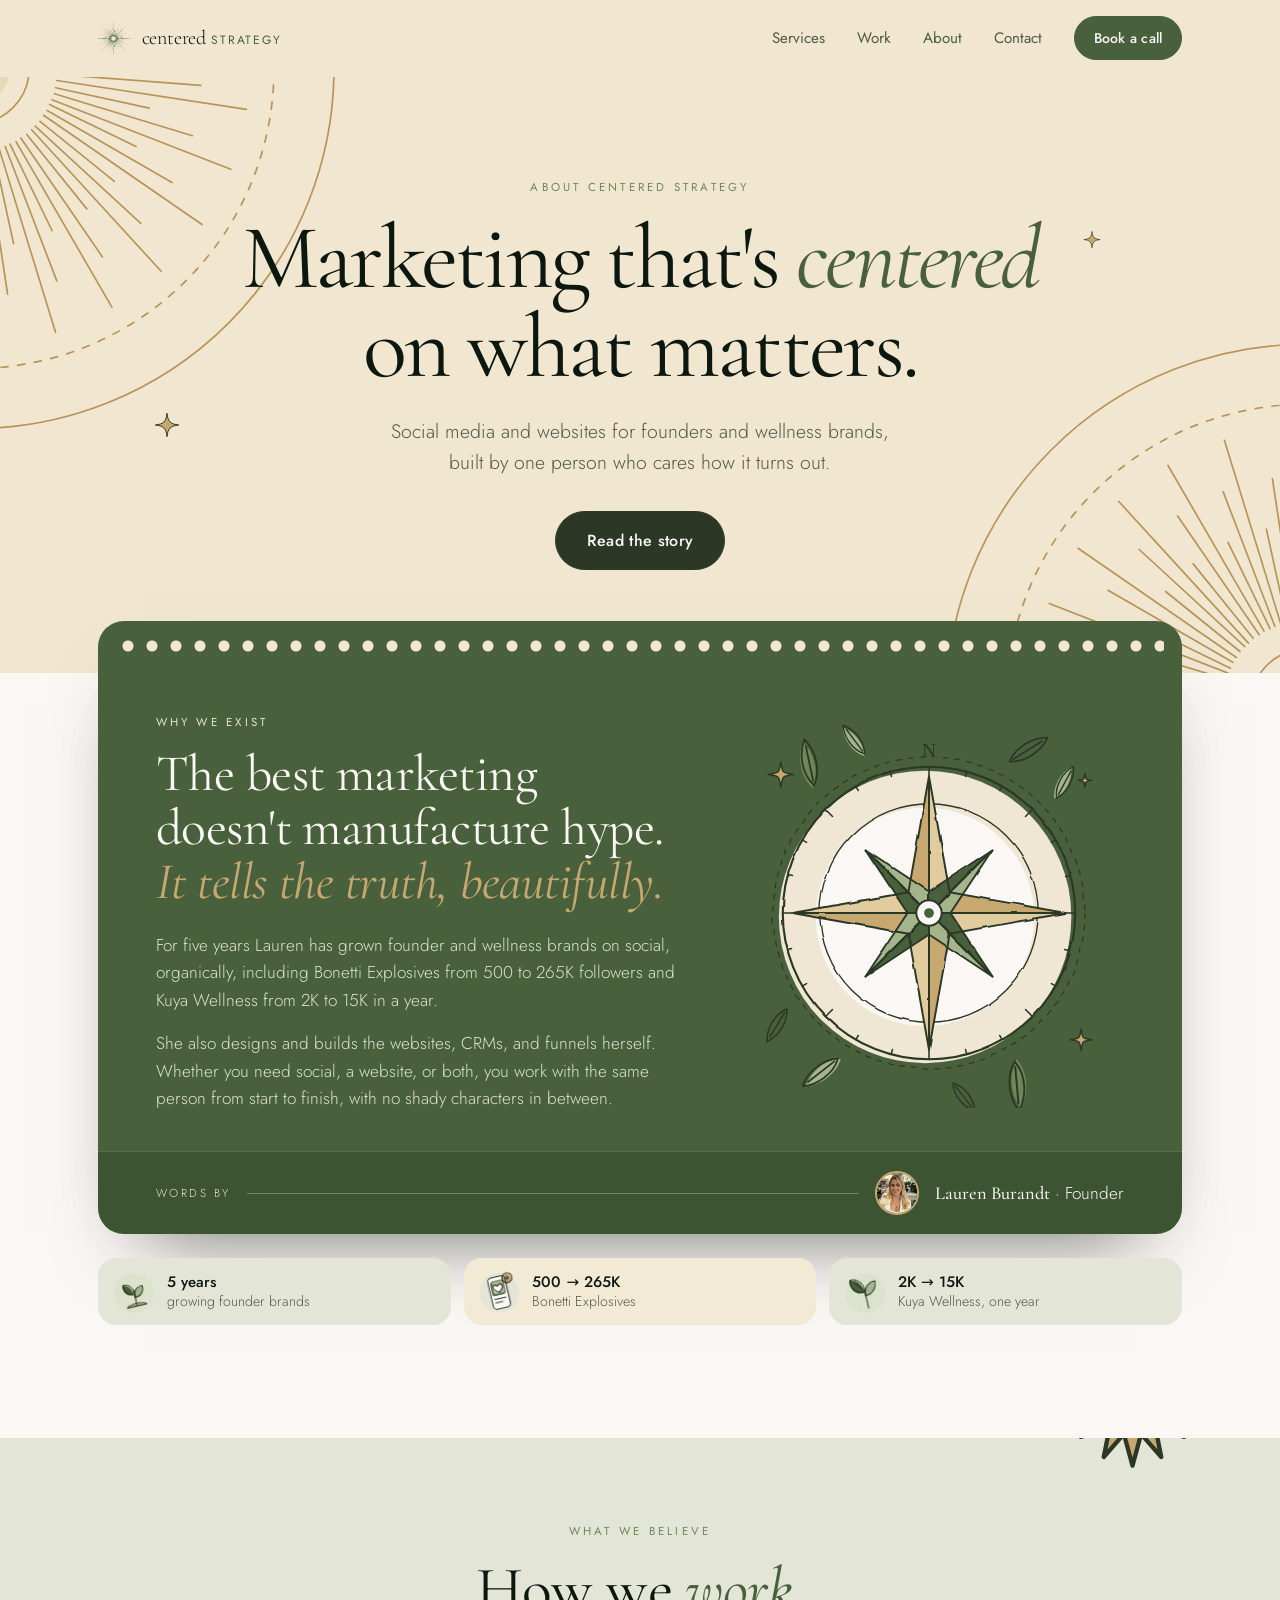
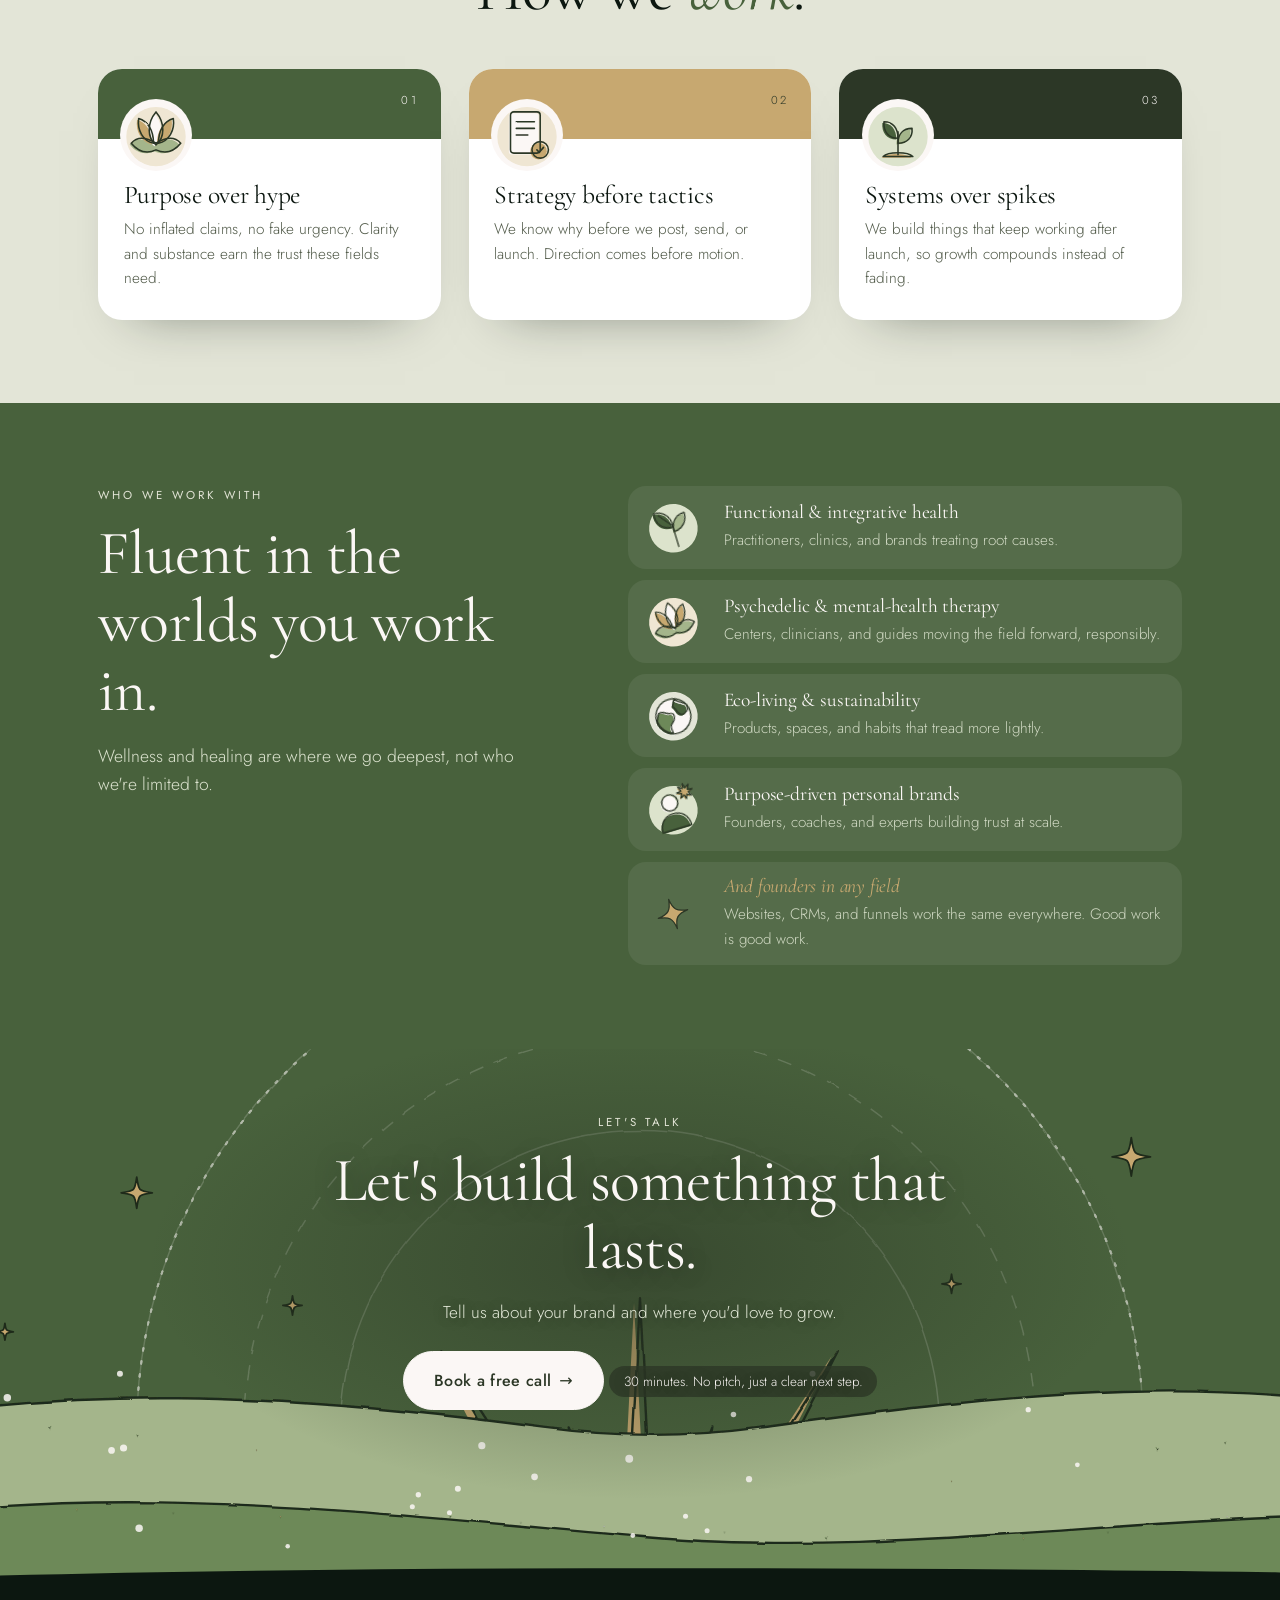
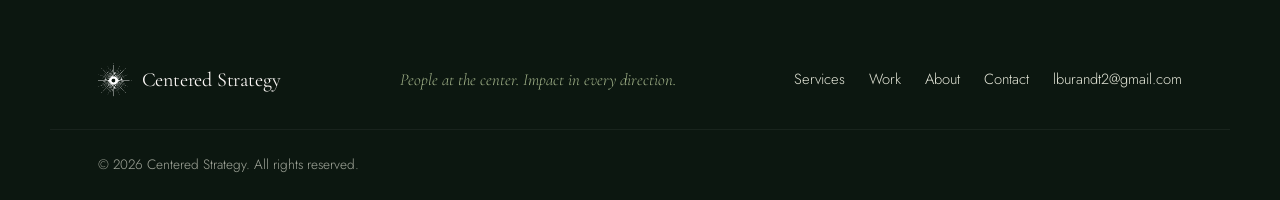
==== commit 446bb135: "Home hero: full-height sun scene behind the text, new headline Co-Authored-By: Claude Opus 5.5 <nore" ====
--- a/about.html
+++ b/about.html
@@ -13,7 +13,7 @@
   <link href="https://fonts.googleapis.com/css2?family=Cormorant+Garamond:ital,wght@0,400;0,500;0,600;1,400;1,500&family=Jost:wght@300;400;500&display=swap" rel="stylesheet" />
   <link rel="icon" type="image/png" href="assets/favicon.png" />
   <link rel="stylesheet" href="styles.css?v=28" />
-  <link rel="stylesheet" href="design/site.css?v=1" />
+  <link rel="stylesheet" href="design/site.css?v=2" />
 </head>
 <body class="page-about">
 
--- a/design/site.css
+++ b/design/site.css
@@ -516,3 +516,15 @@
 .page-projects .nav:not(.is-scrolled) .nav__toggle span { background: var(--forest-deep); }
 .page-projects .proof { background: var(--forest); }
 .page-projects .proof .marquee { background: var(--forest); border-top: 0; }
+
+/* home hero: scene fills the whole hero, text sits on top */
+.hero-sun:not(.hero-sun--page):not(.hero-sun--about) { min-height: clamp(640px, 100svh, 1000px); display: flex; flex-direction: column; }
+.hero-sun:not(.hero-sun--page):not(.hero-sun--about) .scene { position: absolute; inset: 0; width: 100%; height: 100%; margin: 0; z-index: 0; }
+.hero-sun:not(.hero-sun--page):not(.hero-sun--about) .hero-sun__copy { z-index: 2; padding-top: clamp(1rem, 3vw, 2.5rem); }
+.hero-sun::before { z-index: 1; background: radial-gradient(60% 45% at 50% 28%, rgba(44,55,38,.55), rgba(44,55,38,0) 75%); }
+.hero-sun h1, .hero-sun__lede { text-shadow: 0 2px 22px rgba(12,23,16,.35); }
+@media (max-width: 640px) {
+  .hero-sun:not(.hero-sun--page):not(.hero-sun--about) { min-height: 720px; }
+}
+.hero-sun::before { background: radial-gradient(55% 42% at 50% 30%, rgba(44,55,38,.82), rgba(44,55,38,.35) 60%, rgba(44,55,38,0) 85%); }
+.cta-sun .scene--cta { height: 100%; }
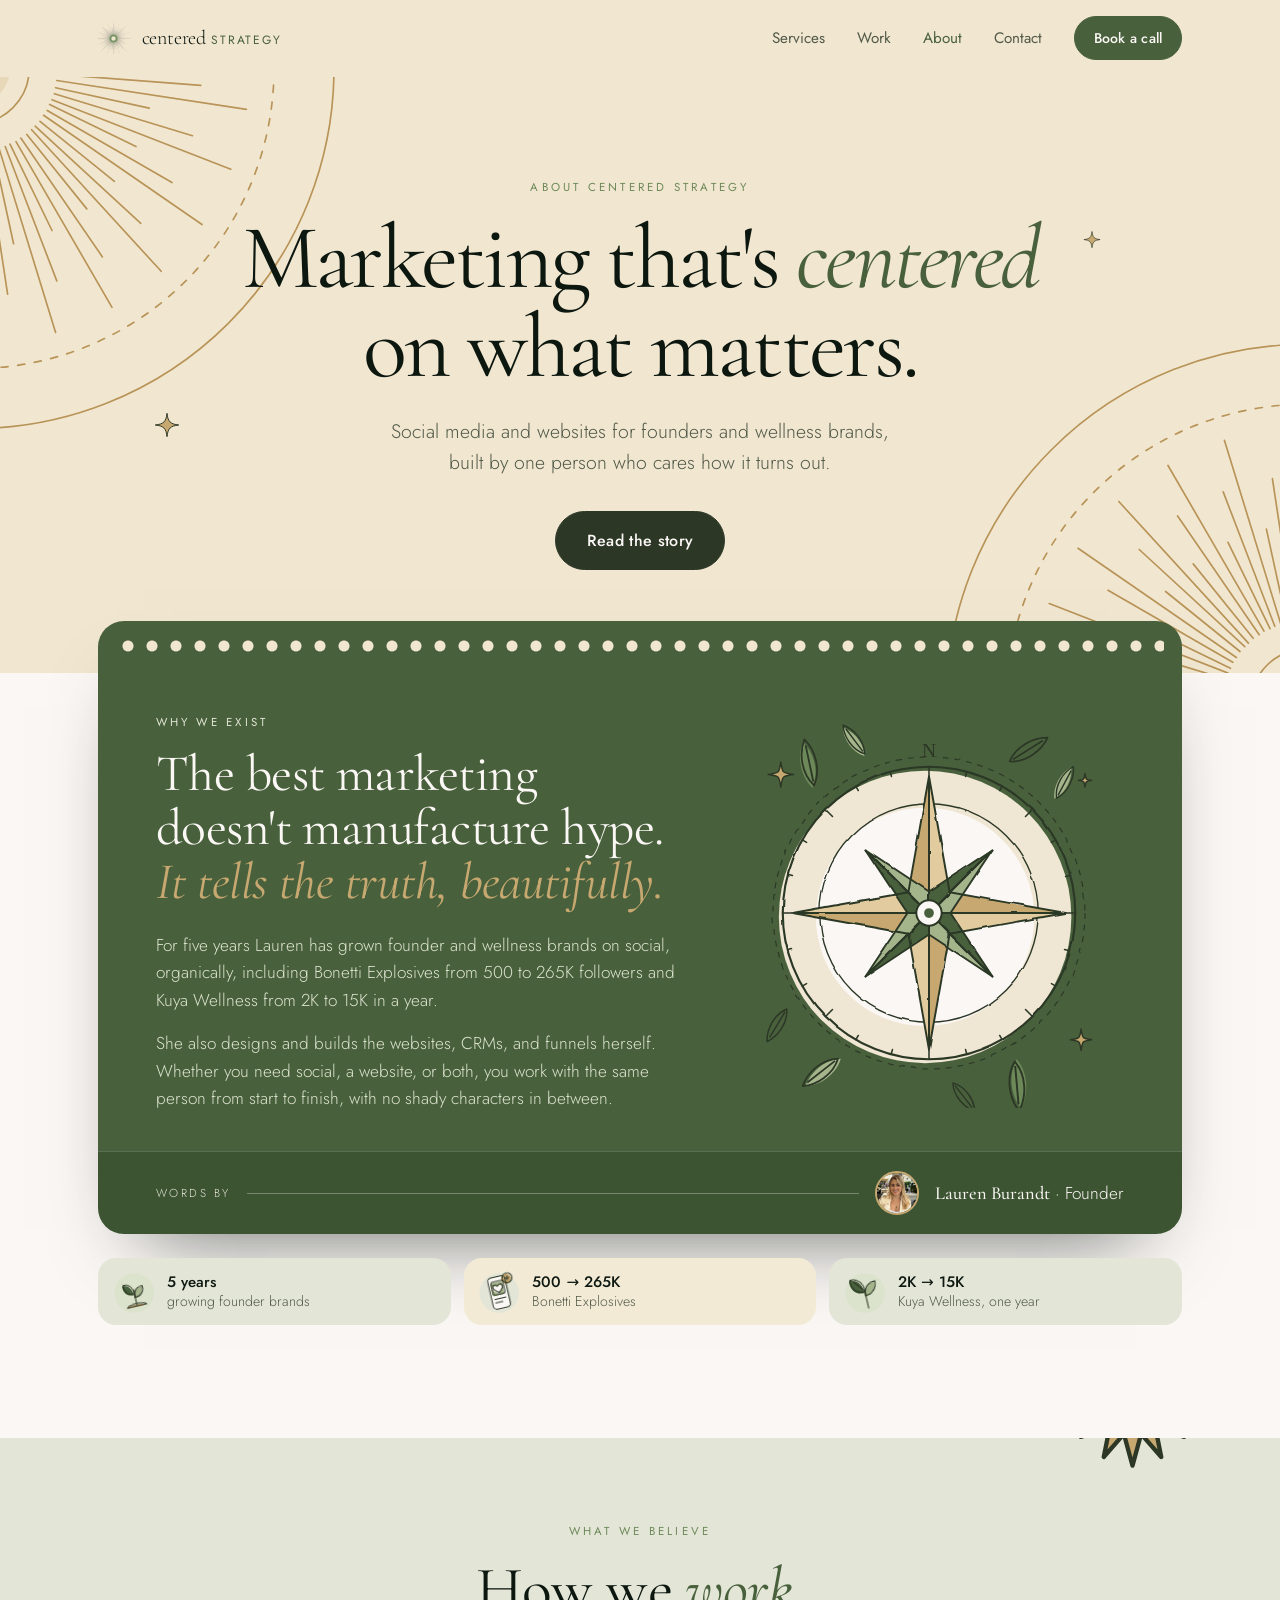
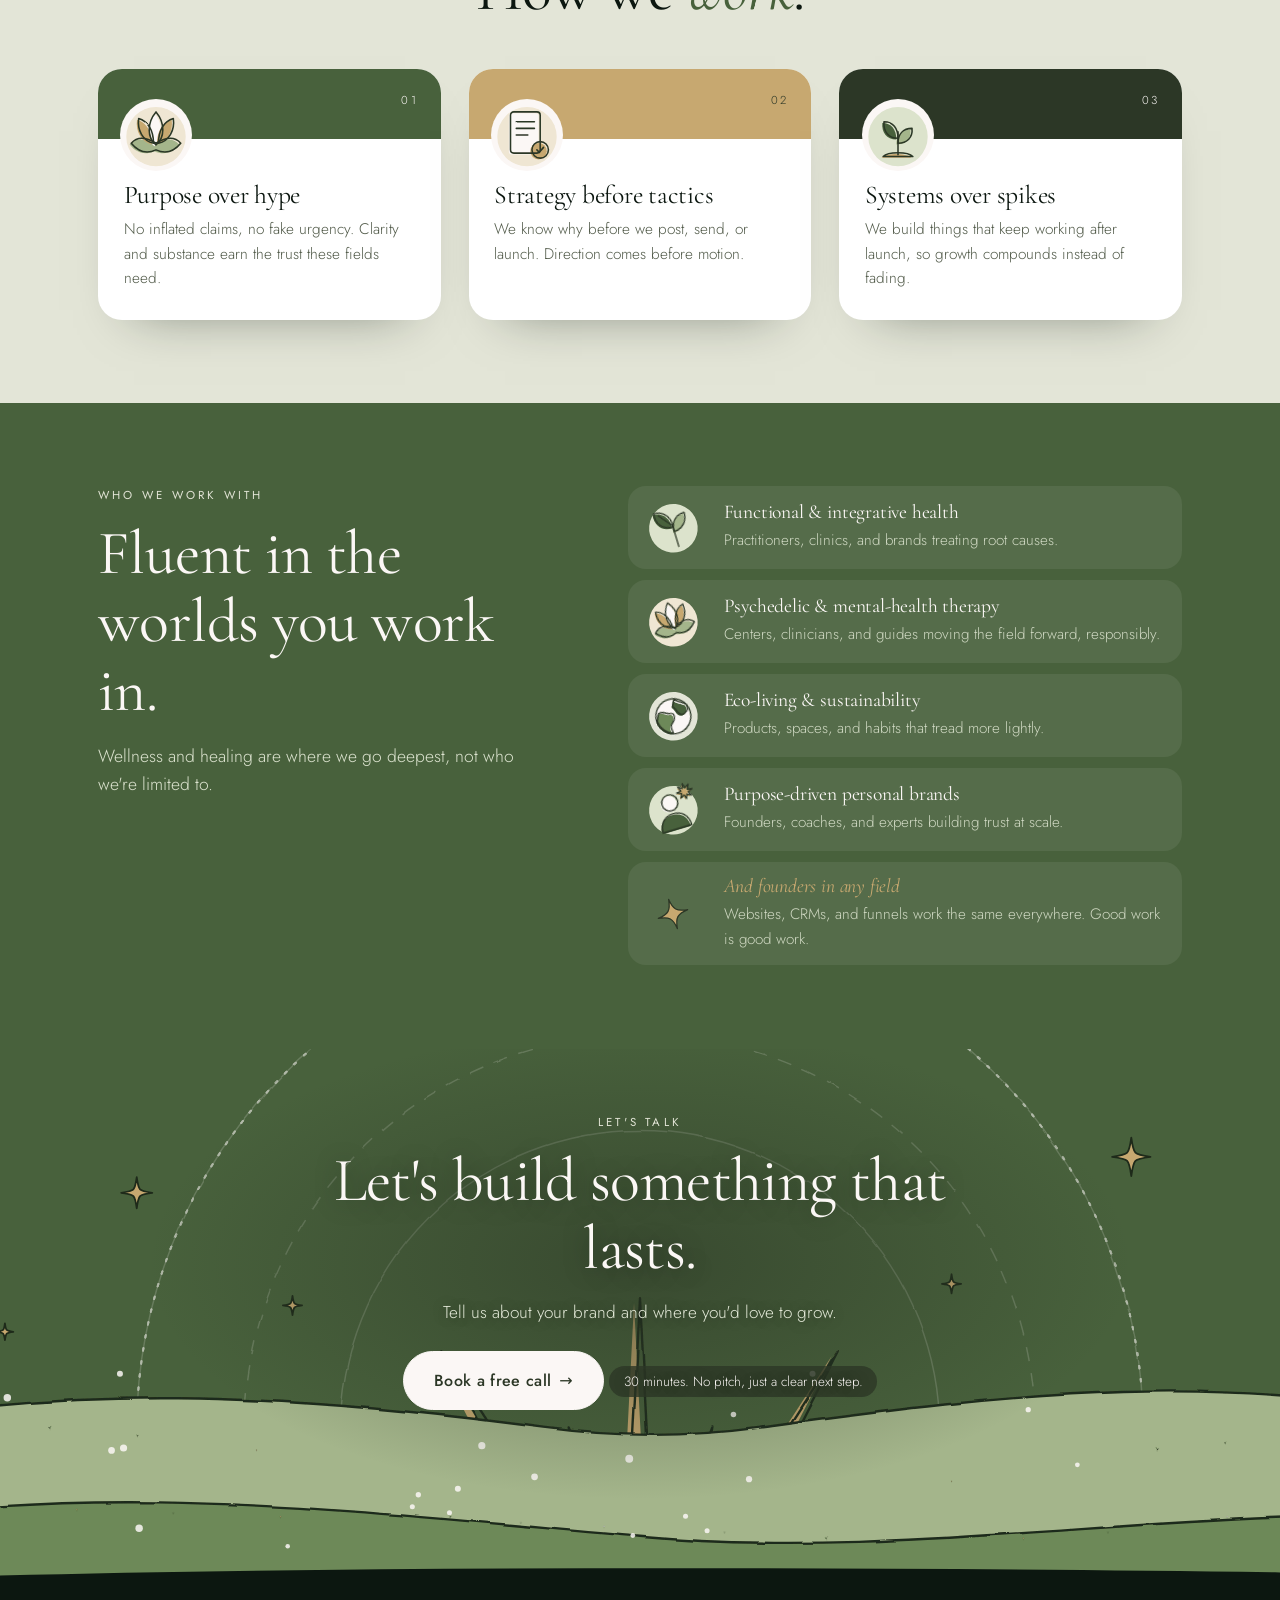
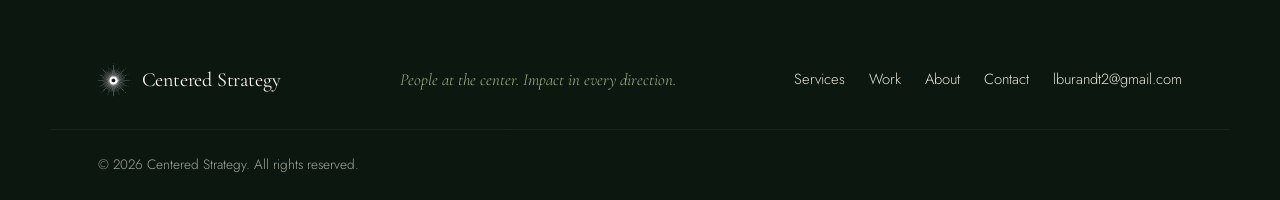
==== commit 1b7b4fdd: "Mobile speed: drop costly scene effects on phones, pause off-screen scenes, smaller images Co-Author" ====
--- a/about.html
+++ b/about.html
@@ -13,7 +13,7 @@
   <link href="https://fonts.googleapis.com/css2?family=Cormorant+Garamond:ital,wght@0,400;0,500;0,600;1,400;1,500&family=Jost:wght@300;400;500&display=swap" rel="stylesheet" />
   <link rel="icon" type="image/png" href="assets/favicon.png" />
   <link rel="stylesheet" href="styles.css?v=28" />
-  <link rel="stylesheet" href="design/site.css?v=2" />
+  <link rel="stylesheet" href="design/site.css?v=7" />
 </head>
 <body class="page-about">
 
@@ -83,7 +83,7 @@
           <footer class="notebook__byline">
             <span class="label">Words by</span>
             <span class="notebook__rule" aria-hidden="true"></span>
-            <img src="assets/lauren.jpg" alt="" />
+            <img loading="lazy" decoding="async" src="assets/lauren.jpg" alt="" />
             <span><strong>Lauren Burandt</strong> &middot; Founder</span>
           </footer>
         </article>
@@ -212,6 +212,6 @@
   </footer>
 
   <script src="main.js?v=8"></script>
-  <script src="design/motion.js?v=1"></script>
+  <script src="design/motion.js?v=4"></script>
 </body>
 </html>
--- a/design/site.css
+++ b/design/site.css
@@ -73,6 +73,15 @@
 @keyframes drift { 0% { transform: translate(0, 0); opacity: 0; } 15% { opacity: .9; } 100% { transform: translate(40px, -240px); opacity: 0; } }
 @keyframes twinkle { 50% { transform: scale(.5) rotate(25deg); opacity: .6; } }
 @media (prefers-reduced-motion: reduce) { .hero-sun *, .hero-sun *::before { animation: none !important; } }
+/* phones: the rough filter re-renders every animation frame and the rays/ripples repaint the whole scene, so drop them */
+@media (max-width: 900px), (pointer: coarse) {
+  .scene [filter] { filter: none; }
+  .scene .rays, .scene .ripple, .scene .glow { animation: none; }
+  .scene .ripple { opacity: 0; }
+  .scene .seed { animation: none; opacity: 0; }
+}
+/* scenes stop animating while scrolled out of view (set in motion.js) */
+.scene.is-off, .scene.is-off * { animation-play-state: paused !important; }
 
 @media (max-width: 640px) {
   .hero-sun { padding-top: 1.75rem; }
@@ -528,3 +537,133 @@
 }
 .hero-sun::before { background: radial-gradient(55% 42% at 50% 30%, rgba(44,55,38,.82), rgba(44,55,38,.35) 60%, rgba(44,55,38,0) 85%); }
 .cta-sun .scene--cta { height: 100%; }
+
+/* ============================================================
+   Work page v3: real work in the header
+   ============================================================ */
+.page-projects { --wk-bg: var(--cream-warm); --wk-ink: var(--ink); --wk-soft: var(--ink-soft); --wk-accent: var(--green); --wk-card: #fff; }
+.page-projects .nav:not(.is-scrolled) { background: var(--wk-bg); }
+.page-projects .nav:not(.is-scrolled) .brand, .page-projects .nav:not(.is-scrolled) .nav__links a { color: var(--wk-ink); }
+.page-projects .nav:not(.is-scrolled) .brand__strategy { color: var(--wk-accent); }
+.page-projects .nav:not(.is-scrolled) .nav__cta { background: var(--green); color: var(--cream); border-color: var(--green); }
+.wk { position: relative; overflow: hidden; background: var(--wk-bg); color: var(--wk-ink); padding: clamp(2.5rem, 5vw, 4.5rem) 0 clamp(3.5rem, 6vw, 5.5rem); }
+.wk__grid { position: relative; z-index: 1; display: grid; grid-template-columns: 1fr 1.05fr; gap: clamp(2rem, 4vw, 4rem); align-items: center; }
+.wk h1 { font-size: clamp(3rem, 1.5rem + 4.4vw, 5.6rem); font-weight: 400; line-height: .98; letter-spacing: -.03em; margin-top: .4rem; }
+.wk h1 em { color: var(--wk-accent); }
+.wk .eyebrow { color: var(--wk-accent); }
+.wk__lede { margin-top: 1.3rem; max-width: 40ch; font-size: clamp(1.05rem, 1rem + .35vw, 1.22rem); color: var(--wk-soft); }
+.wk .hero__cta { margin-top: 1.8rem; }
+.wk__copy > * { animation: up .9s cubic-bezier(.2,.7,.2,1) both; }
+.wk__copy > :nth-child(2) { animation-delay: .08s; } .wk__copy > :nth-child(3) { animation-delay: .16s; } .wk__copy > :nth-child(4) { animation-delay: .24s; } .wk__copy > :nth-child(5) { animation-delay: .32s; }
+.wk__stats { display: grid; grid-template-columns: repeat(3, 1fr); gap: .7rem; margin-top: 2.2rem; }
+.wk__stats li { background: var(--wk-card); border-radius: 18px; padding: .9rem .9rem 1rem; box-shadow: 0 18px 36px -28px rgba(12,23,16,.5); }
+.wk__stats img { width: 40px; height: 40px; margin-bottom: .4rem; }
+.wk__stats strong { display: block; font-family: var(--serif); font-weight: 500; font-size: 1.45rem; line-height: 1.05; color: var(--green); }
+.wk__stats span { font-size: .8rem; color: var(--ink-soft); }
+
+.wk__stage { position: relative; aspect-ratio: 1 / .92; }
+.wk__sun { position: absolute; width: 62%; left: 22%; top: 8%; opacity: .55; }
+.wk__sun img { width: 100%; animation: turn 120s linear infinite; }
+.wk__stage figure { position: absolute; margin: 0; overflow: hidden; background: #fff; box-shadow: 0 34px 60px -30px rgba(12,23,16,.55); animation: deal 1.2s cubic-bezier(.2,.8,.2,1) both; }
+.wk__stage figure img { width: 100%; height: 100%; object-fit: cover; object-position: center top; }
+.wk__browser { width: 74%; left: 4%; top: 6%; aspect-ratio: 1.45; border-radius: 14px; rotate: -3deg; animation-delay: .1s !important; }
+.wk__browser .frame__bar { height: 24px; }
+.wk__browser img { height: calc(100% - 24px) !important; }
+.wk__post { aspect-ratio: 4 / 5; border-radius: 18px; border: 6px solid #fff; }
+.wk__post--a { width: 34%; right: 2%; top: 0; rotate: 6deg; animation-delay: .25s !important; }
+.wk__post--b { width: 32%; left: 18%; bottom: 0; rotate: -7deg; animation-delay: .4s !important; }
+.wk__post--c { width: 30%; right: 8%; bottom: 6%; rotate: 4deg; animation-delay: .55s !important; }
+@keyframes deal { from { opacity: 0; translate: 0 60px; scale: .85; } }
+.wk__chip { position: absolute; z-index: 3; background: var(--green); color: var(--cream); border-radius: 16px; padding: .65rem 1rem; box-shadow: 0 18px 36px -18px rgba(12,23,16,.6); animation: pop .7s cubic-bezier(.3,1.5,.5,1) both; }
+.wk__chip strong { display: block; font-family: var(--serif); font-weight: 500; font-size: 1.35rem; line-height: 1.05; }
+.wk__chip span { font-size: .74rem; opacity: .85; }
+.wk__chip--a { left: 0; bottom: 30%; animation-delay: .8s; }
+.wk__chip--b { right: -2%; top: 46%; background: var(--gold); color: var(--forest); animation-delay: .95s; }
+@keyframes pop { from { opacity: 0; scale: .6; } }
+.wk__stage figure:hover { z-index: 4; }
+
+@media (max-width: 960px) {
+  .wk__grid { grid-template-columns: 1fr; }
+  .wk__stage { max-width: 560px; width: 100%; margin: 1rem auto 0; }
+}
+@media (max-width: 640px) {
+  .wk__stats { grid-template-columns: 1fr; }
+  .wk__stats li { display: grid; grid-template-columns: 40px 1fr; column-gap: .8rem; align-items: center; }
+  .wk__stats img { grid-row: span 2; margin: 0; }
+  .wk__chip strong { font-size: 1.1rem; }
+}
+@media (prefers-reduced-motion: reduce) { .wk__stage figure, .wk__chip, .wk__copy > * { animation: none !important; } }
+.page-projects .case__tile--forest { background: var(--forest); }
+.page-projects .case__tile--black { background: #000; }
+
+/* ============================================================
+   Phone pass
+   ============================================================ */
+@media (max-width: 760px) {
+  /* home: device collage as a clean stacked pair */
+  .collage { aspect-ratio: auto; height: 340px; max-width: none; margin-top: .5rem; }
+  .collage .hero__mark { width: 120px; left: -10px; top: -10px; }
+  .collage .frame--browser { width: 88%; right: 0; top: 18px; translate: none !important; rotate: none !important; }
+  .collage .frame--phone { width: 34%; left: 2%; bottom: 0; top: auto; translate: none !important; rotate: none !important; }
+  .collage .chip-stat { translate: none !important; padding: .55rem .8rem; }
+  .collage .chip-stat strong { font-size: 1.05rem; }
+  .collage .chip-stat--a { left: auto; right: 4%; bottom: 6px; }
+  .collage .chip-stat--b { right: 4%; top: -14px; }
+
+  /* home services: "+" badge sits between the cards without covering them */
+  .svc__join { margin: -6px auto; position: relative; z-index: 3; }
+  .svc__join span { width: 48px; height: 48px; font-size: 1.7rem; }
+  .svc-card__top { padding: 1.2rem 1.25rem; }
+  .svc-card__body { padding: 1.25rem; }
+
+  /* steps: icon beside the text instead of a tall empty card */
+  .step { display: grid; grid-template-columns: 56px 1fr; column-gap: 1rem; align-items: start; padding: 1.2rem; }
+  .step__icon { width: 56px; height: 56px; margin: 0; grid-row: span 3; }
+  .step__num { margin: 0; }
+  .step h3 { margin: 0 0 .3rem; }
+
+  /* results: number on its own line, label under it */
+  .page-projects .case__result, .work-card__result > div { display: block; }
+  .page-projects .case__result strong { display: block; margin-bottom: .2rem; }
+  .page-projects .case__result span { display: block; }
+
+  /* work header: bigger collage, nothing overlapping */
+  .wk__stage { aspect-ratio: auto; height: 400px; margin: 1.5rem -8px 0; }
+  .wk__browser { width: 82%; left: 0; top: 30px; }
+  .wk__post--a { width: 38%; right: 0; top: 0; }
+  .wk__post--b { width: 36%; left: 8%; bottom: 0; }
+  .wk__post--c { width: 34%; right: 4%; bottom: 10px; }
+  .wk__chip { padding: .5rem .75rem; }
+  .wk__chip--a { left: 0; bottom: 42%; }
+  .wk__chip--b { right: 0; top: 47%; }
+  .wk__sun { width: 70%; left: 15%; top: 14%; }
+
+  /* contact: stamp clear of the intro text */
+  .stamp-badge { width: 84px; top: -42px; right: 10px; }
+  .page-contact .contact2 .contact__inner { margin-top: -3rem; }
+
+  /* about: smaller compass so the story card stays tight */
+  .notebook__art img { max-width: 200px; }
+  .notebook__grid { padding: 1.4rem 1.25rem 1rem; }
+}
+
+/* logo tiles: background matches each logo's own edge color */
+.page-projects .case__tile--bonetti { background: #fff; }
+.page-projects .case__tile--beond { background: rgb(74,57,125); }
+.page-projects .case__tile--illum { background: rgb(249,246,227); }
+
+/* work header: forest */
+.ph--work, .page-projects .nav:not(.is-scrolled) { background: var(--forest); color: var(--cream); }
+.ph--work .ph__art { color: var(--gold); opacity: .6; }
+.ph--work h1 em { color: var(--gold); }
+.ph--work .eyebrow { color: var(--sage-pale); }
+.ph--work .ph__lede { color: #E3E9D8; }
+.ph--work .btn--light { background: var(--cream); color: var(--forest); border-color: var(--cream); }
+.ph--work .btn--outline { background: transparent; color: var(--cream); border-color: rgba(251,247,245,.5); }
+.page-projects .nav:not(.is-scrolled) .brand, .page-projects .nav:not(.is-scrolled) .nav__links a { color: var(--cream); }
+.page-projects .nav:not(.is-scrolled) .brand__strategy { color: var(--sage); }
+.page-projects .nav:not(.is-scrolled) .brand__mark { filter: brightness(0) invert(1); }
+.page-projects .nav:not(.is-scrolled) .nav__cta { background: var(--cream); color: var(--forest); border-color: var(--cream); }
+.page-projects .nav:not(.is-scrolled) .nav__toggle span { background: var(--cream); }
+.page-projects .proof, .page-projects .proof .marquee { background: var(--forest-deep); }
+.page-projects .proof, .page-projects .proof .marquee { background: var(--forest); border-top: 1px solid rgba(251,247,245,.12); }
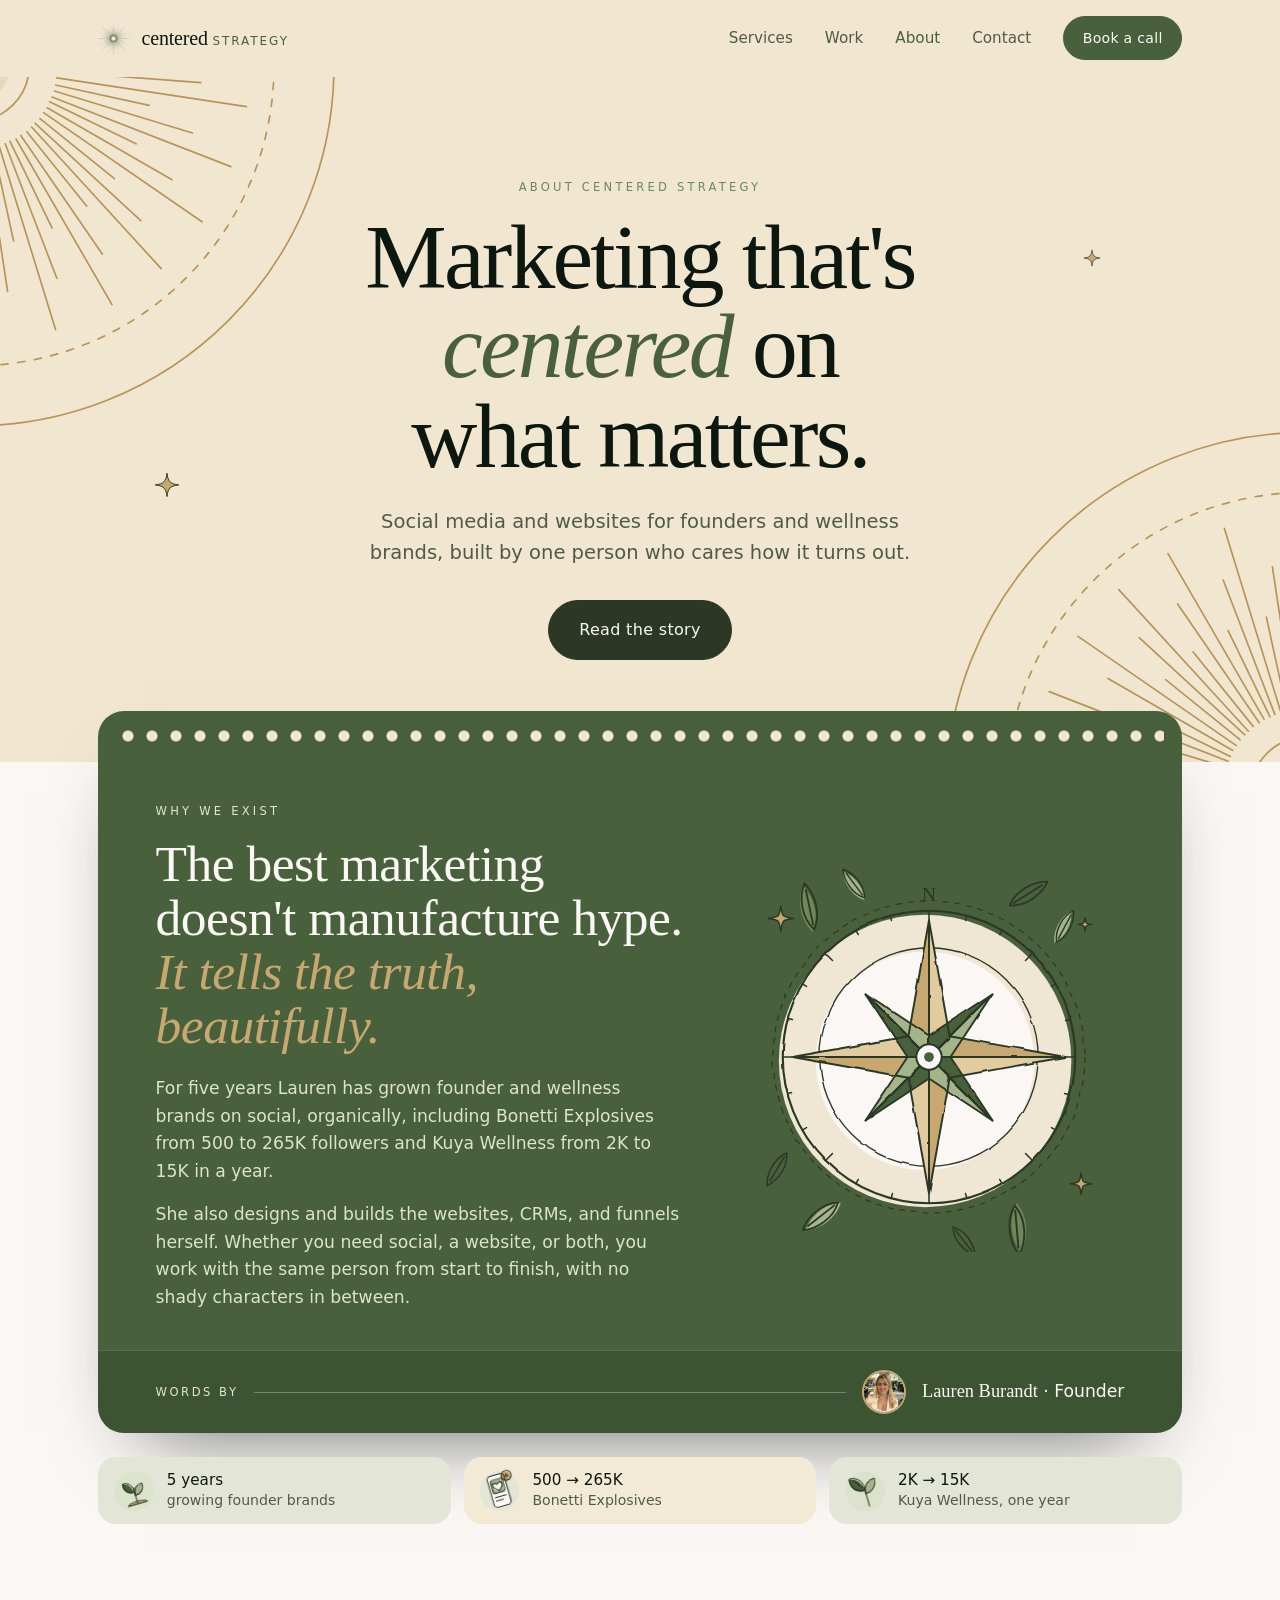
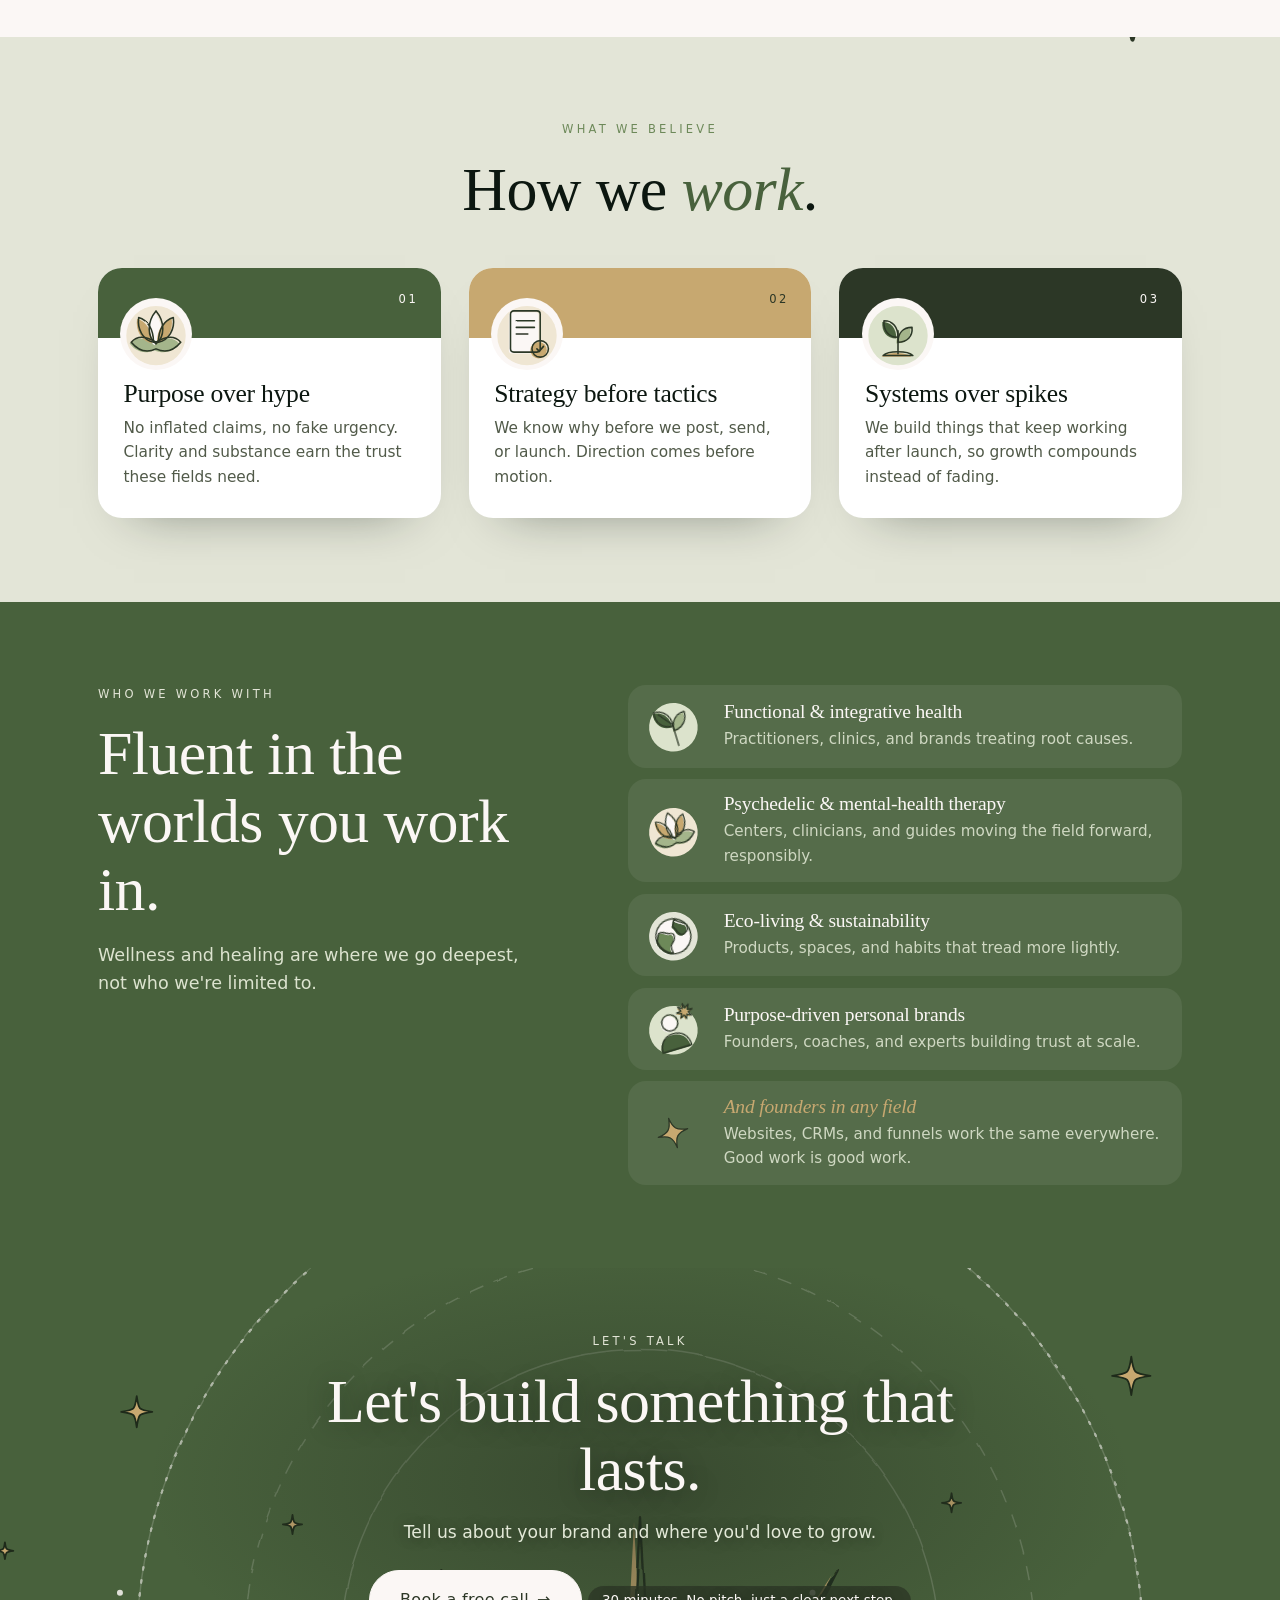
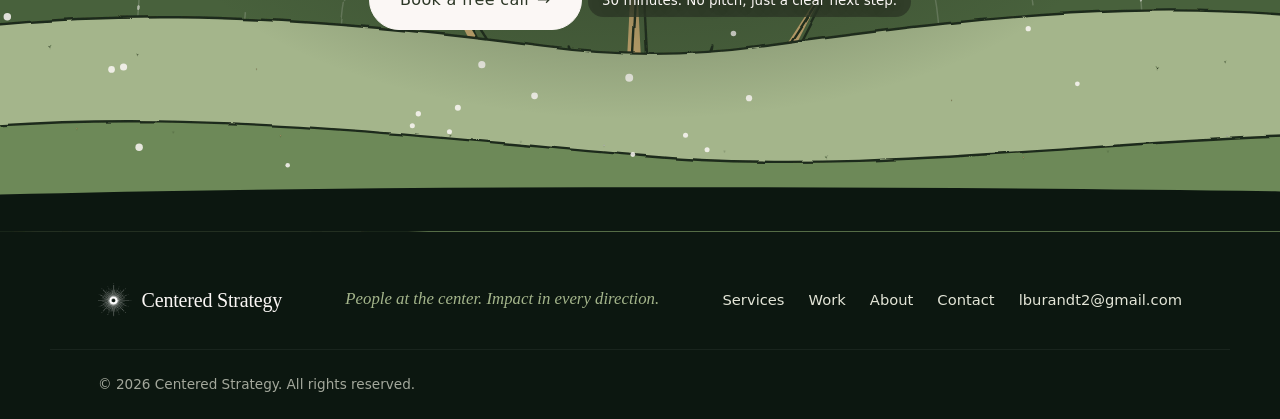
==== commit ec70c58e: "Mobile hero: raise sun, lower text; non-blocking fonts; white Bonetti tile Co-Authored-By: Claude Op" ====
--- a/about.html
+++ b/about.html
@@ -10,10 +10,11 @@
   <meta property="og:type" content="website" />
   <link rel="preconnect" href="https://fonts.googleapis.com" />
   <link rel="preconnect" href="https://fonts.gstatic.com" crossorigin />
-  <link href="https://fonts.googleapis.com/css2?family=Cormorant+Garamond:ital,wght@0,400;0,500;0,600;1,400;1,500&family=Jost:wght@300;400;500&display=swap" rel="stylesheet" />
+  <link href="https://fonts.googleapis.com/css2?family=Cormorant+Garamond:ital,wght@0,400;0,500;0,600;1,400;1,500&family=Jost:wght@300;400;500&display=swap" rel="stylesheet" media="print" onload="this.media=\'all\'" />
+  <noscript><link href="https://fonts.googleapis.com/css2?family=Cormorant+Garamond:ital,wght@0,400;0,500;0,600;1,400;1,500&family=Jost:wght@300;400;500&display=swap" rel="stylesheet" /></noscript>
   <link rel="icon" type="image/png" href="assets/favicon.png" />
   <link rel="stylesheet" href="styles.css?v=28" />
-  <link rel="stylesheet" href="design/site.css?v=7" />
+  <link rel="stylesheet" href="design/site.css?v=10" />
 </head>
 <body class="page-about">
 
--- a/design/site.css
+++ b/design/site.css
@@ -194,8 +194,8 @@
 .work-card:hover { translate: 0 -8px; box-shadow: 0 44px 70px -38px rgba(12,23,16,.6); }
 .work-card__media { position: relative; aspect-ratio: 4 / 3; overflow: hidden; background: var(--cream-warm); }
 .work-card__media > img { width: 100%; height: 100%; object-fit: cover; object-position: center top; transition: scale .7s cubic-bezier(.2,.7,.2,1); }
-.work-card__tile { width: 100%; height: 100%; display: grid; place-items: center; background: var(--cream-warm); transition: scale .7s cubic-bezier(.2,.7,.2,1); }
-.work-card__tile img { width: 52%; border-radius: 50%; box-shadow: 0 20px 40px -24px rgba(12,23,16,.5); }
+.work-card__tile { width: 100%; height: 100%; display: grid; place-items: center; background: #fff; transition: scale .7s cubic-bezier(.2,.7,.2,1); }
+.work-card__tile img { width: 52%; }
 .work-card:hover .work-card__media > img, .work-card:hover .work-card__tile { scale: 1.05; }
 .work-card__badge { position: absolute; left: 14px; bottom: 14px; display: inline-flex; align-items: center; gap: .45rem; padding: .3rem .8rem .3rem .3rem;
   background: rgba(251,247,245,.94); border-radius: 999px; font-size: .78rem; font-weight: 500; color: var(--forest); box-shadow: 0 8px 20px -12px rgba(12,23,16,.5); }
@@ -534,6 +534,8 @@
 .hero-sun h1, .hero-sun__lede { text-shadow: 0 2px 22px rgba(12,23,16,.35); }
 @media (max-width: 640px) {
   .hero-sun:not(.hero-sun--page):not(.hero-sun--about) { min-height: 720px; }
+  .hero-sun:not(.hero-sun--page):not(.hero-sun--about) .hero-sun__copy { padding-top: 2.5rem; }
+  .hero-sun:not(.hero-sun--page):not(.hero-sun--about) .scene .sun { translate: 0 -60px; }
 }
 .hero-sun::before { background: radial-gradient(55% 42% at 50% 30%, rgba(44,55,38,.82), rgba(44,55,38,.35) 60%, rgba(44,55,38,0) 85%); }
 .cta-sun .scene--cta { height: 100%; }
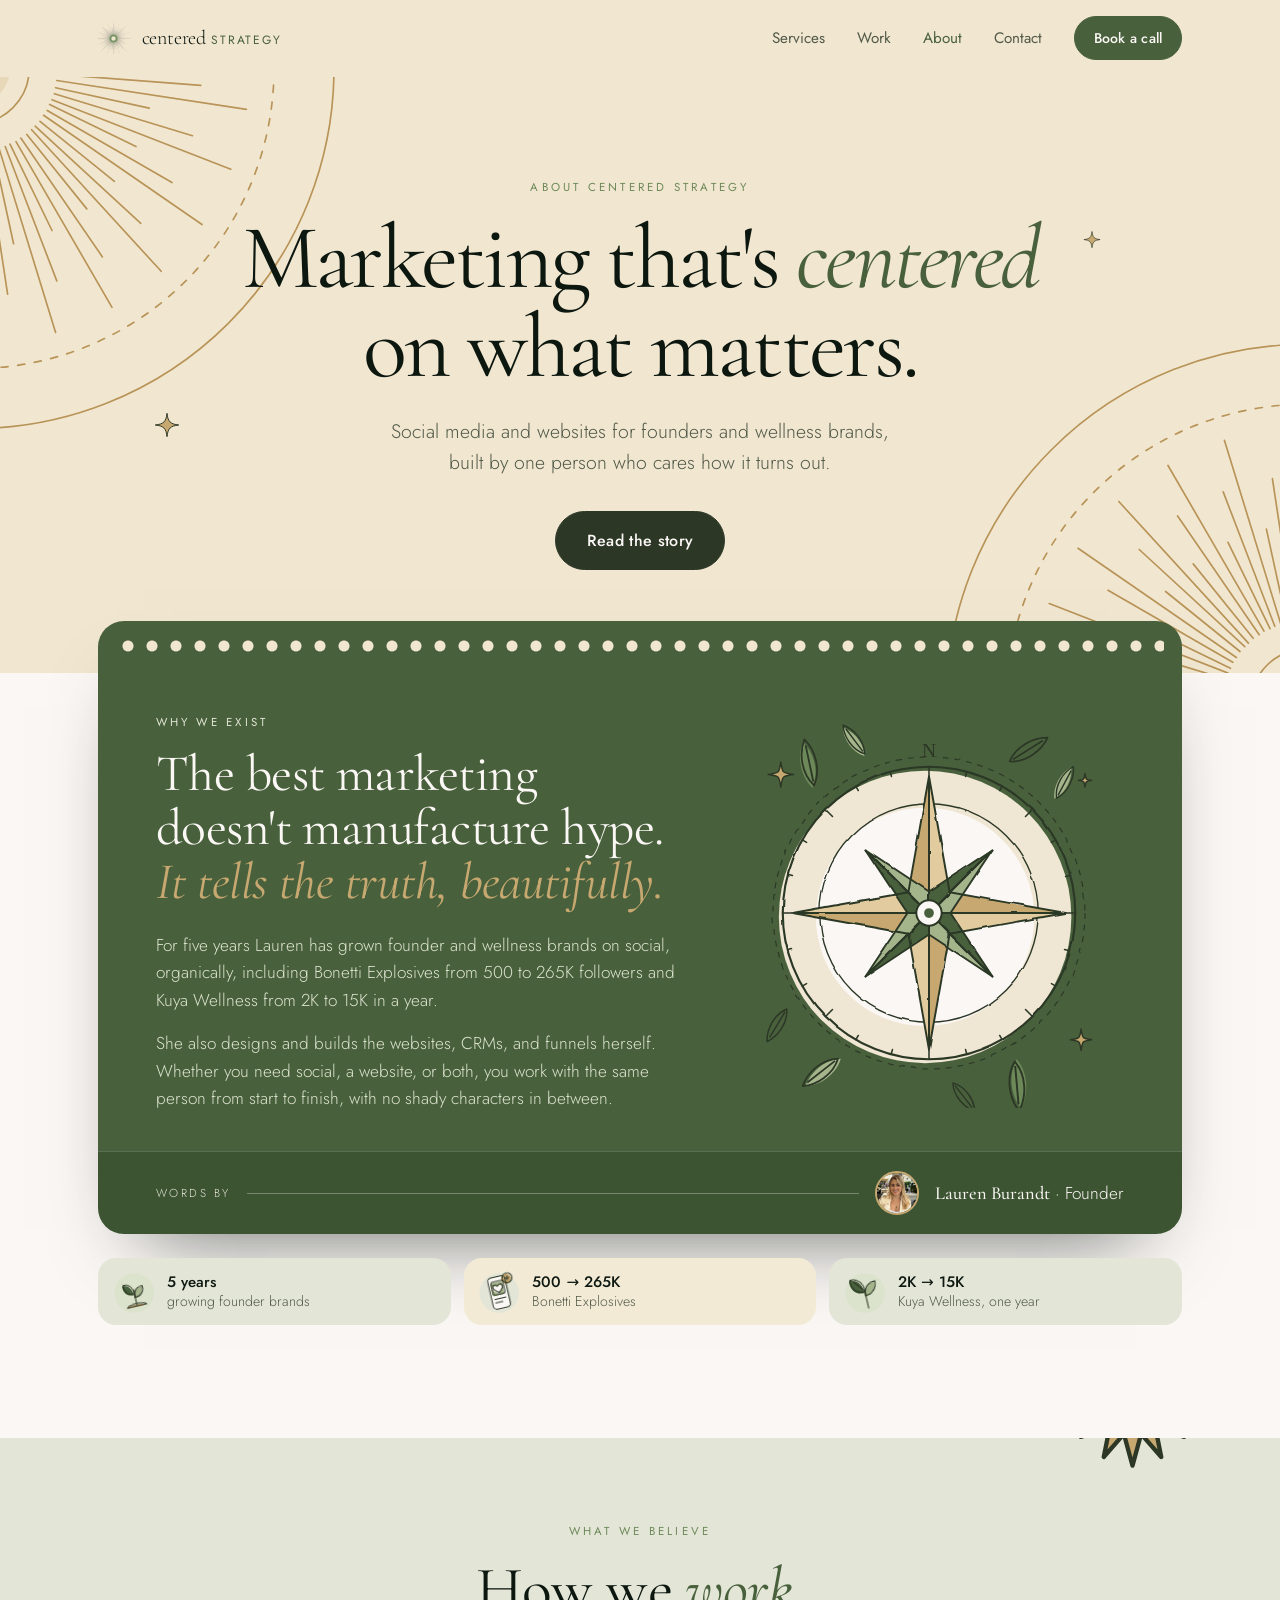
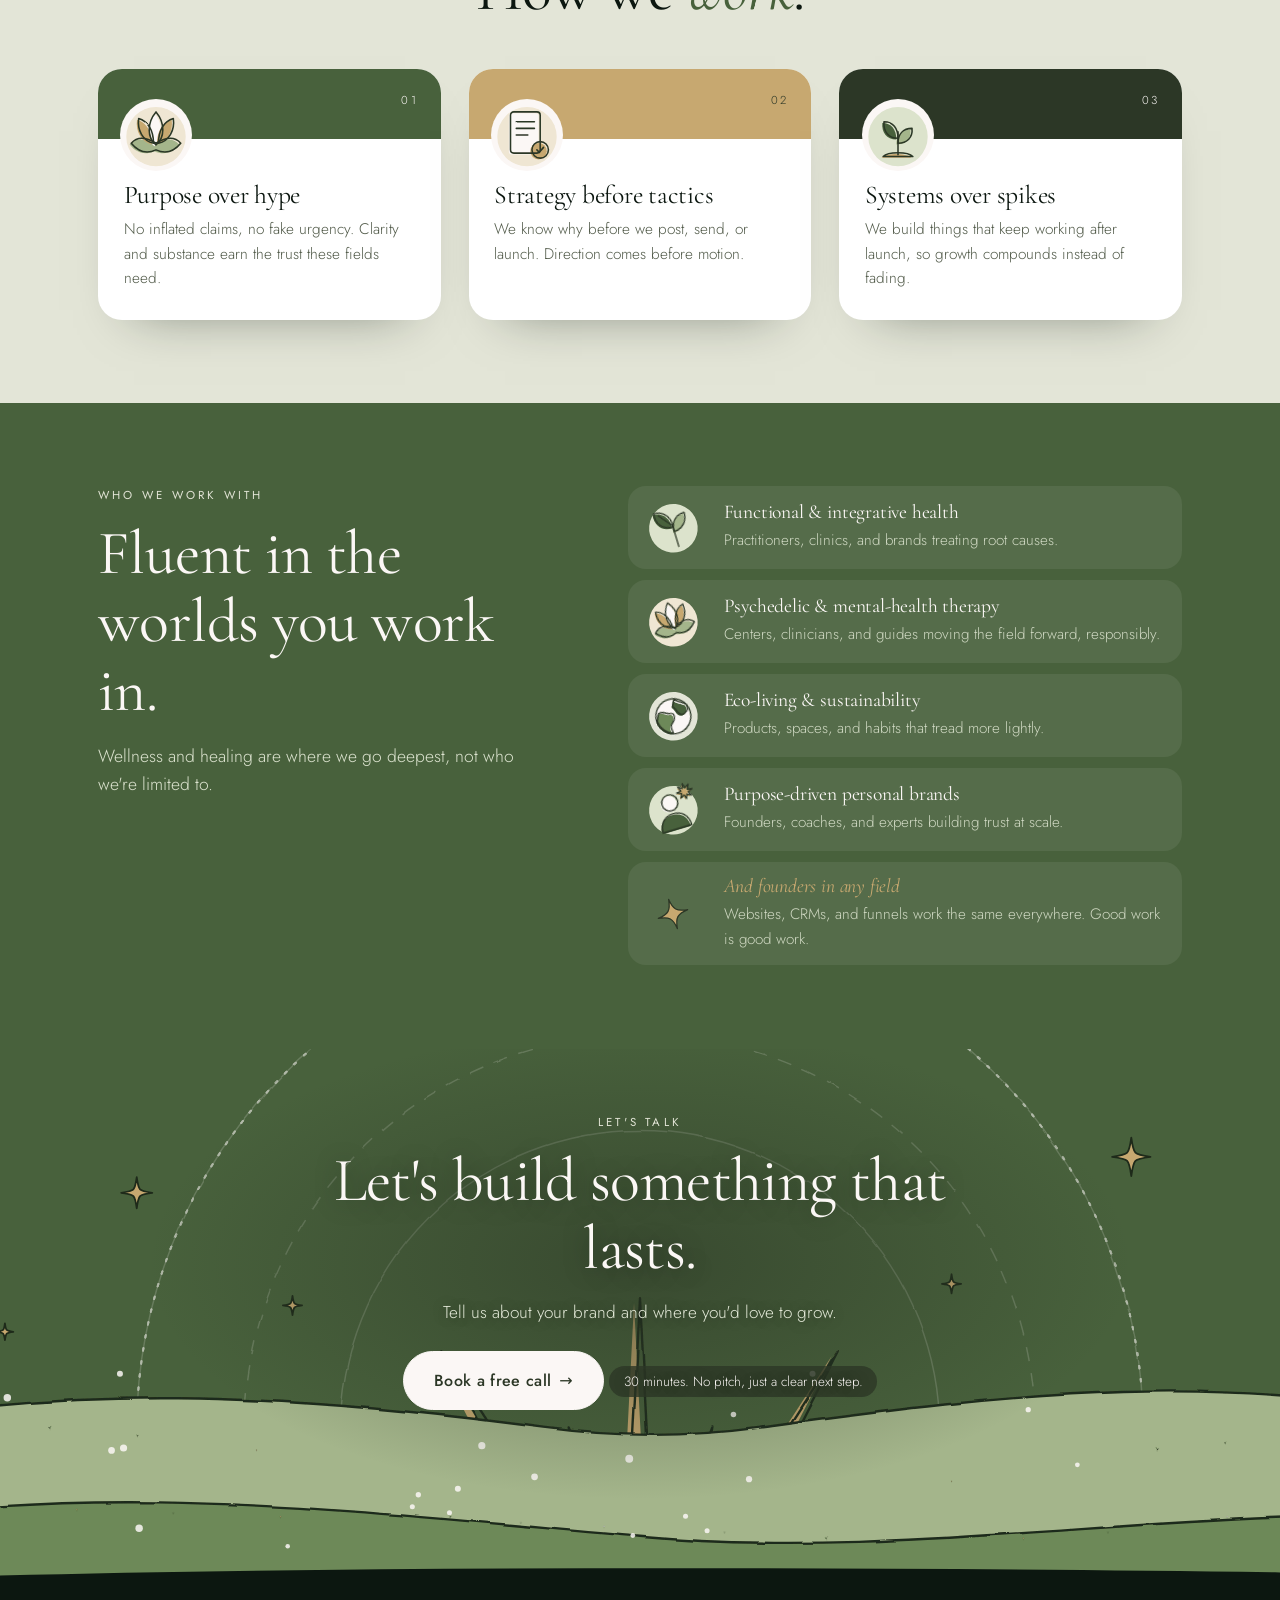
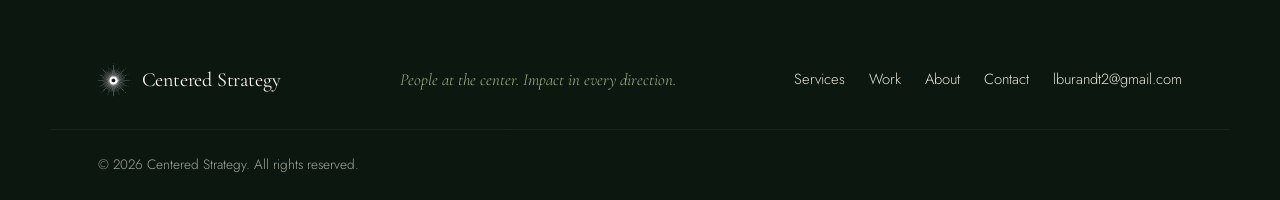
==== commit 521d570b: "Fix web fonts not loading (escaped onload); faint line under Bonetti logo tile Co-Authored-By: Claud" ====
--- a/about.html
+++ b/about.html
@@ -10,11 +10,11 @@
   <meta property="og:type" content="website" />
   <link rel="preconnect" href="https://fonts.googleapis.com" />
   <link rel="preconnect" href="https://fonts.gstatic.com" crossorigin />
-  <link href="https://fonts.googleapis.com/css2?family=Cormorant+Garamond:ital,wght@0,400;0,500;0,600;1,400;1,500&family=Jost:wght@300;400;500&display=swap" rel="stylesheet" media="print" onload="this.media=\'all\'" />
+  <link href="https://fonts.googleapis.com/css2?family=Cormorant+Garamond:ital,wght@0,400;0,500;0,600;1,400;1,500&family=Jost:wght@300;400;500&display=swap" rel="stylesheet" media="print" onload="this.media='all'" />
   <noscript><link href="https://fonts.googleapis.com/css2?family=Cormorant+Garamond:ital,wght@0,400;0,500;0,600;1,400;1,500&family=Jost:wght@300;400;500&display=swap" rel="stylesheet" /></noscript>
   <link rel="icon" type="image/png" href="assets/favicon.png" />
   <link rel="stylesheet" href="styles.css?v=28" />
-  <link rel="stylesheet" href="design/site.css?v=10" />
+  <link rel="stylesheet" href="design/site.css?v=11" />
 </head>
 <body class="page-about">
 
--- a/design/site.css
+++ b/design/site.css
@@ -196,6 +196,7 @@
 .work-card__media > img { width: 100%; height: 100%; object-fit: cover; object-position: center top; transition: scale .7s cubic-bezier(.2,.7,.2,1); }
 .work-card__tile { width: 100%; height: 100%; display: grid; place-items: center; background: #fff; transition: scale .7s cubic-bezier(.2,.7,.2,1); }
 .work-card__tile img { width: 52%; }
+.work-card__media:has(> .work-card__tile) { border-bottom: 1px solid rgba(12, 23, 16, .1); }
 .work-card:hover .work-card__media > img, .work-card:hover .work-card__tile { scale: 1.05; }
 .work-card__badge { position: absolute; left: 14px; bottom: 14px; display: inline-flex; align-items: center; gap: .45rem; padding: .3rem .8rem .3rem .3rem;
   background: rgba(251,247,245,.94); border-radius: 999px; font-size: .78rem; font-weight: 500; color: var(--forest); box-shadow: 0 8px 20px -12px rgba(12,23,16,.5); }
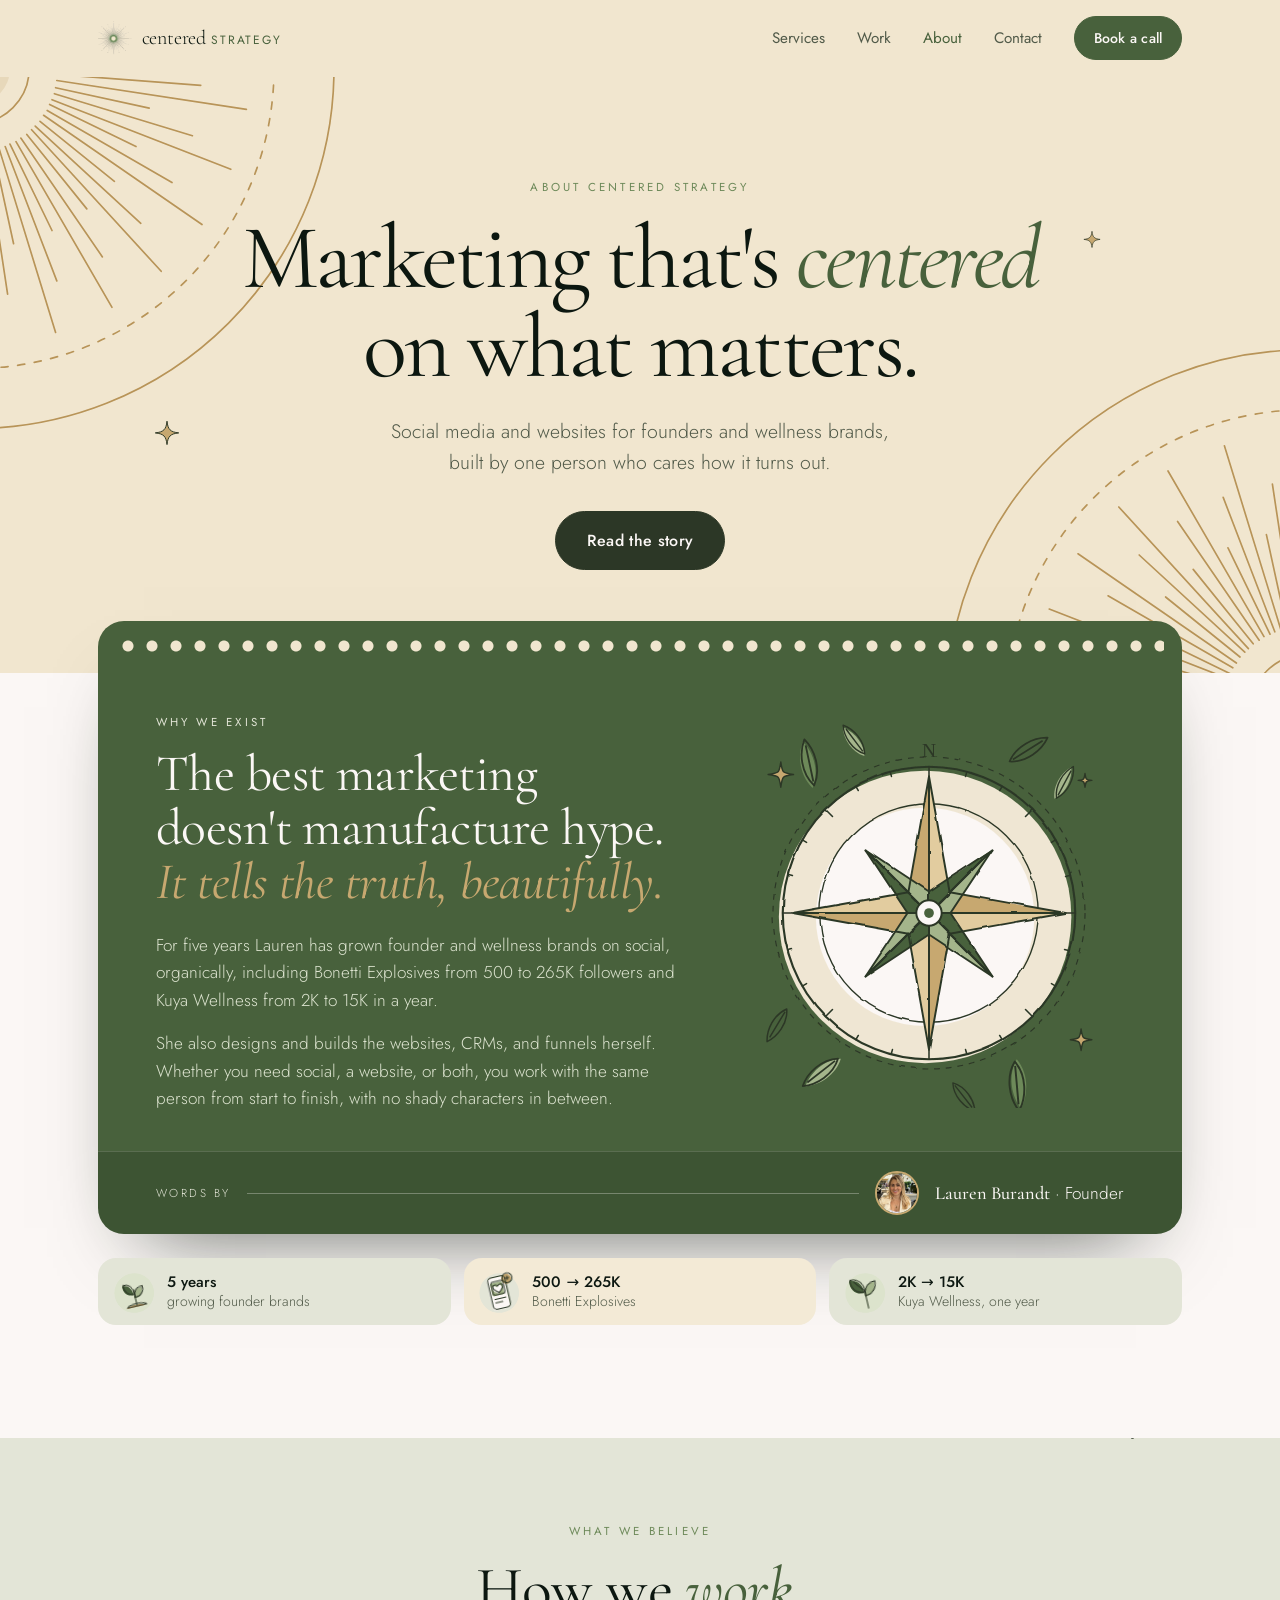
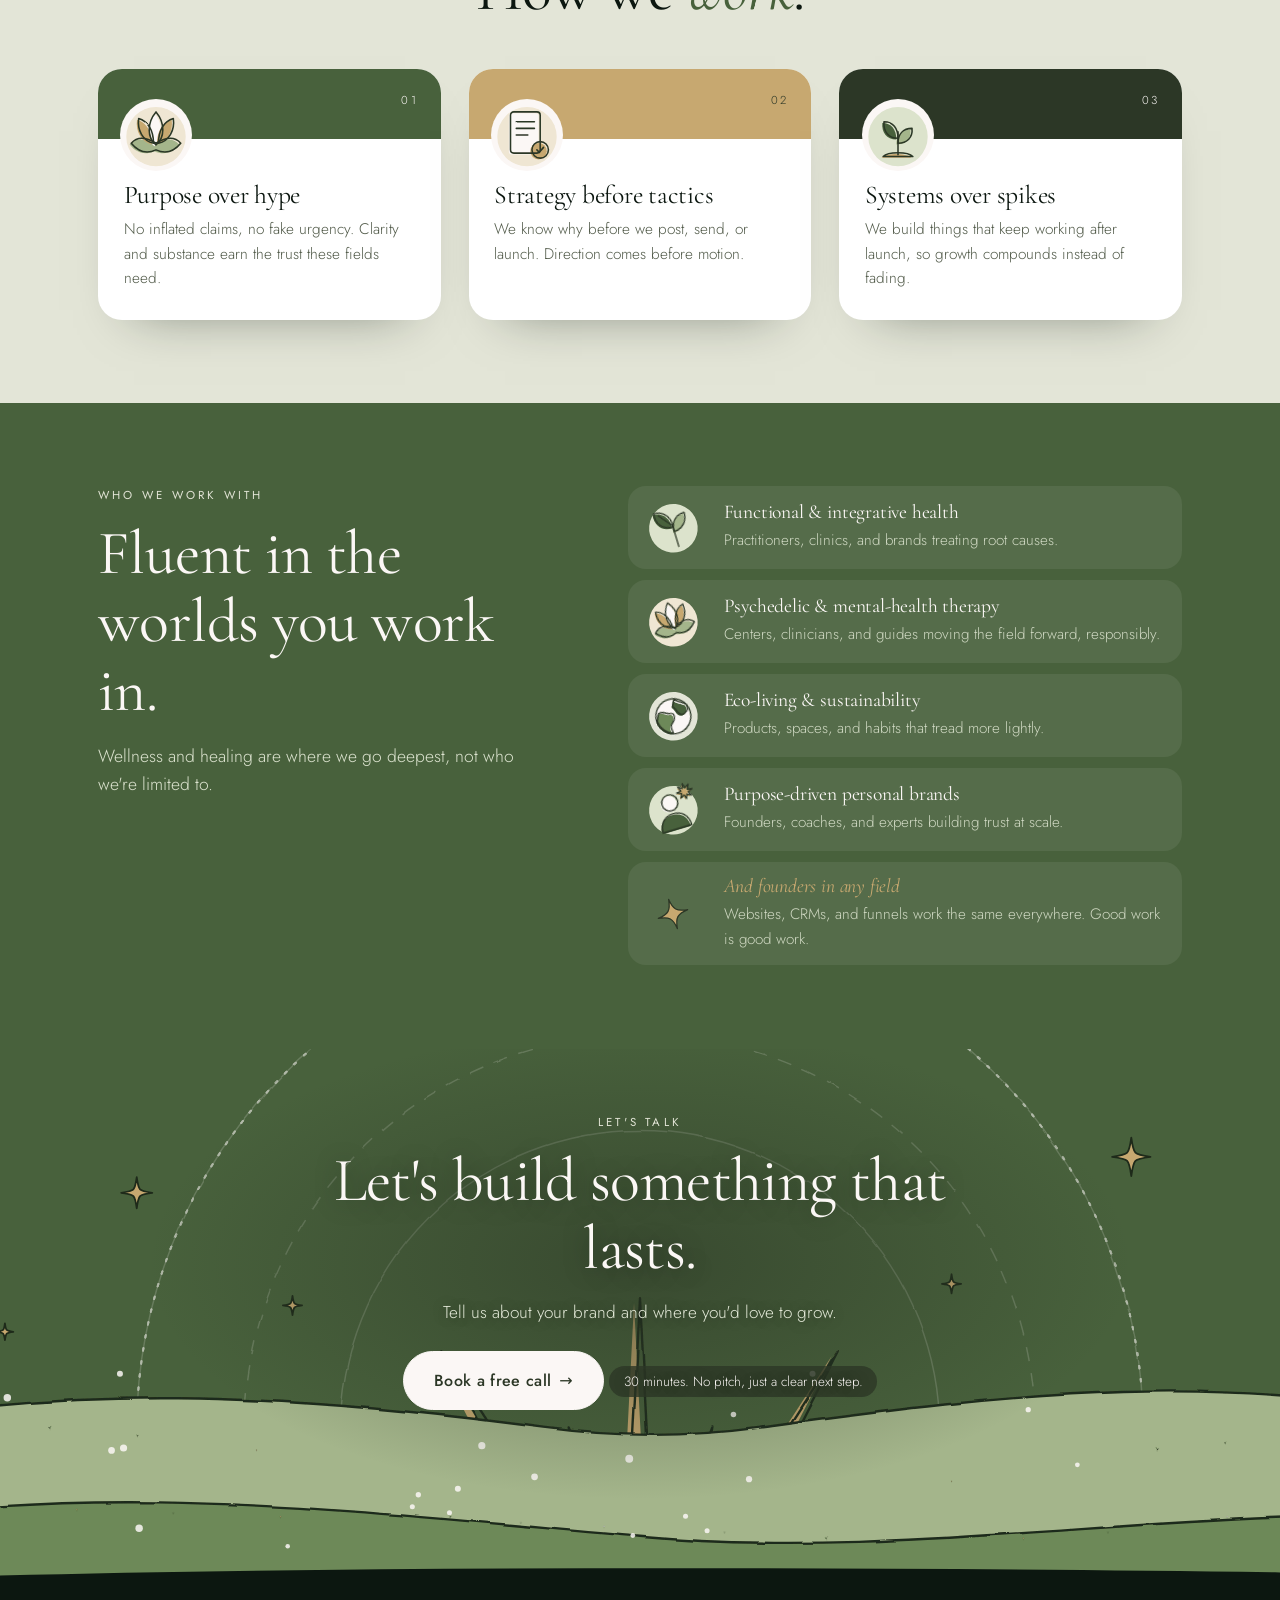
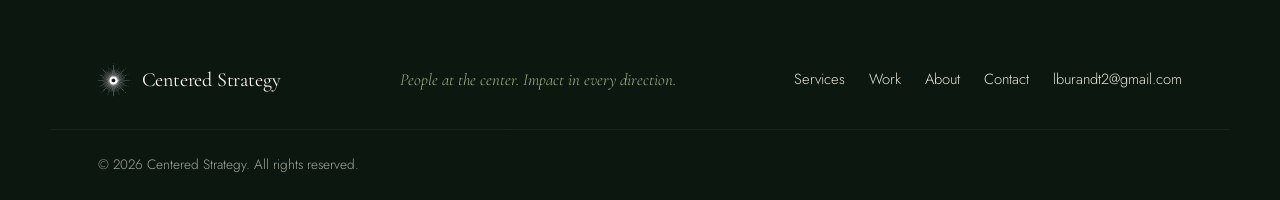
==== commit 3d1dee1e: "Add link preview tags pointing to share.jpg Co-Authored-By: Claude Opus 5.5 <noreply@anthropic.com>" ====
--- a/about.html
+++ b/about.html
@@ -8,6 +8,14 @@
   <meta property="og:title" content="About | Centered Strategy" />
   <meta property="og:description" content="Centered Strategy is a social media and web studio led by founder Lauren Burandt, for founders and personal brands building a healthier world." />
   <meta property="og:type" content="website" />
+  <meta property="og:url" content="https://centeredstrategy.com/about.html" />
+  <meta property="og:site_name" content="Centered Strategy" />
+  <meta property="og:image" content="https://centeredstrategy.com/assets/share.jpg" />
+  <meta property="og:image:width" content="1200" />
+  <meta property="og:image:height" content="630" />
+  <meta property="og:image:alt" content="Centered Strategy logo: social media and websites, done with care." />
+  <meta name="twitter:card" content="summary_large_image" />
+  <meta name="twitter:image" content="https://centeredstrategy.com/assets/share.jpg" />
   <link rel="preconnect" href="https://fonts.googleapis.com" />
   <link rel="preconnect" href="https://fonts.gstatic.com" crossorigin />
   <link href="https://fonts.googleapis.com/css2?family=Cormorant+Garamond:ital,wght@0,400;0,500;0,600;1,400;1,500&family=Jost:wght@300;400;500&display=swap" rel="stylesheet" media="print" onload="this.media='all'" />
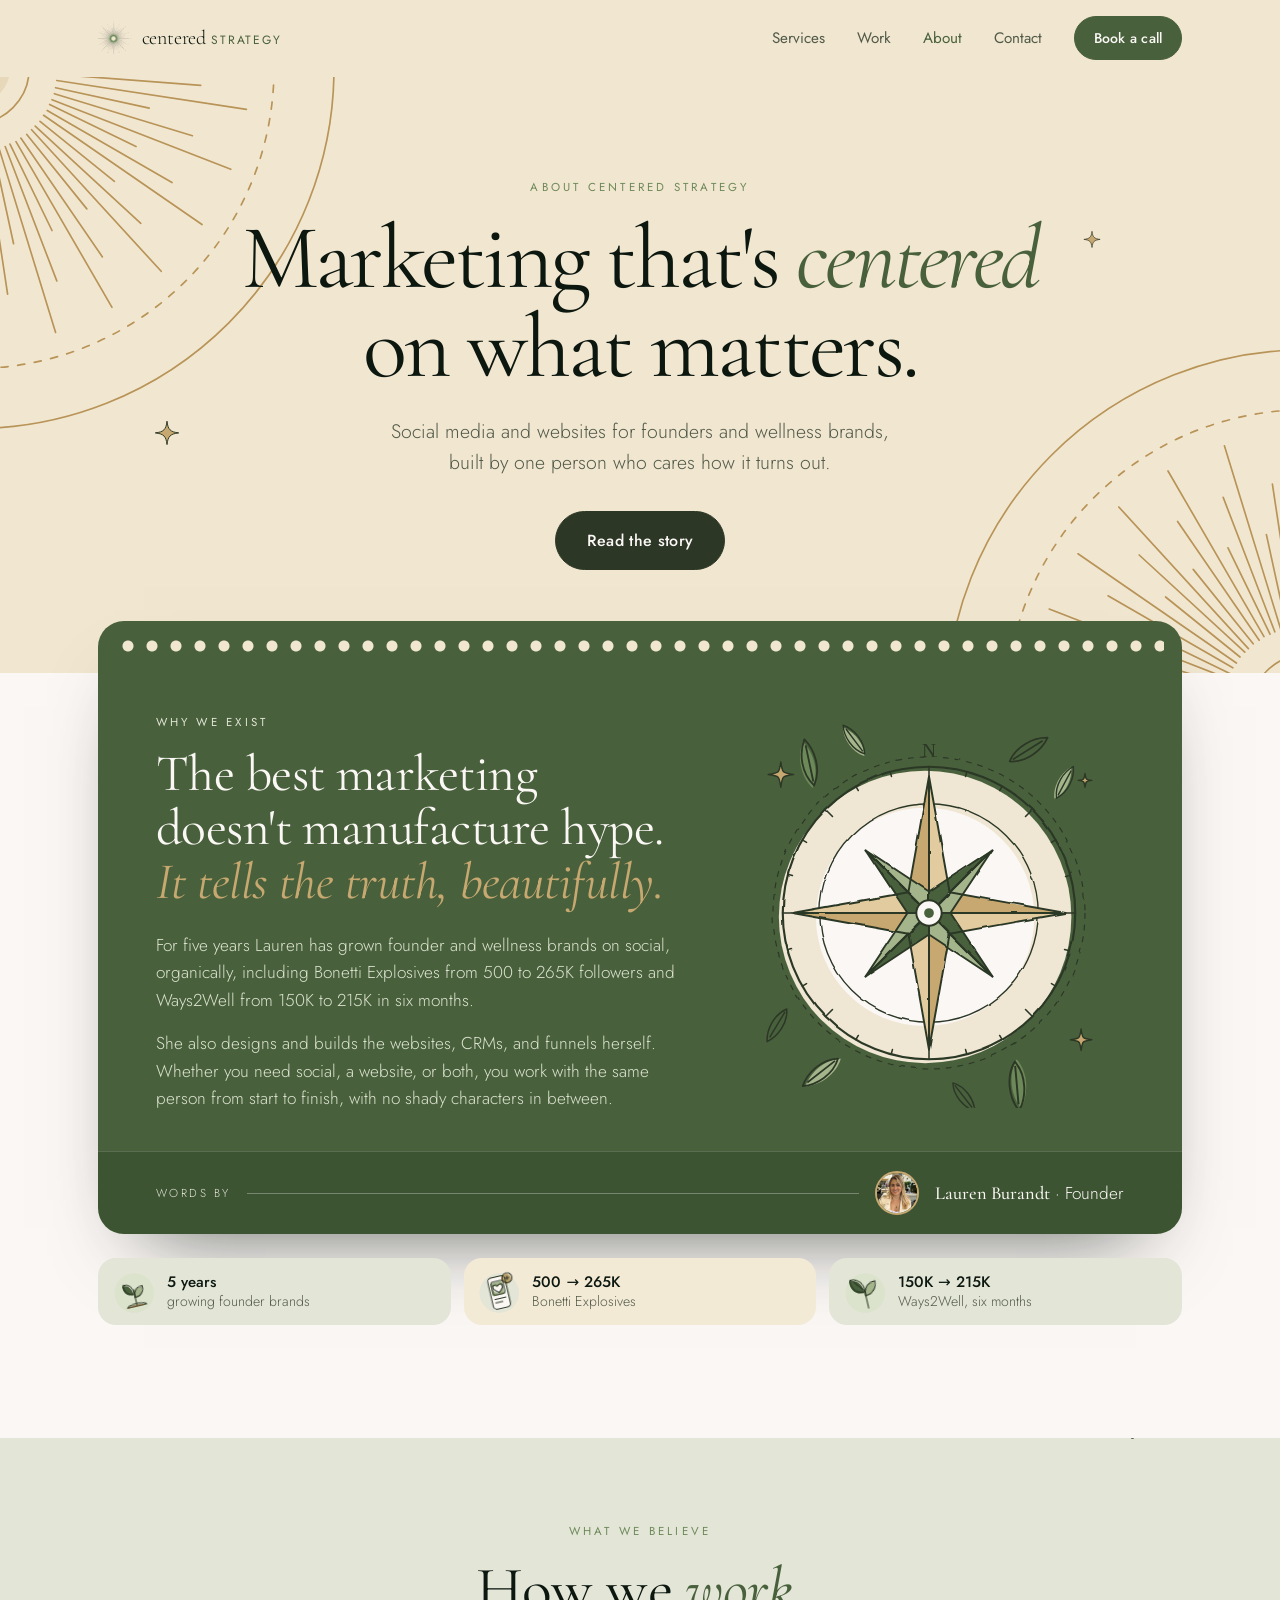
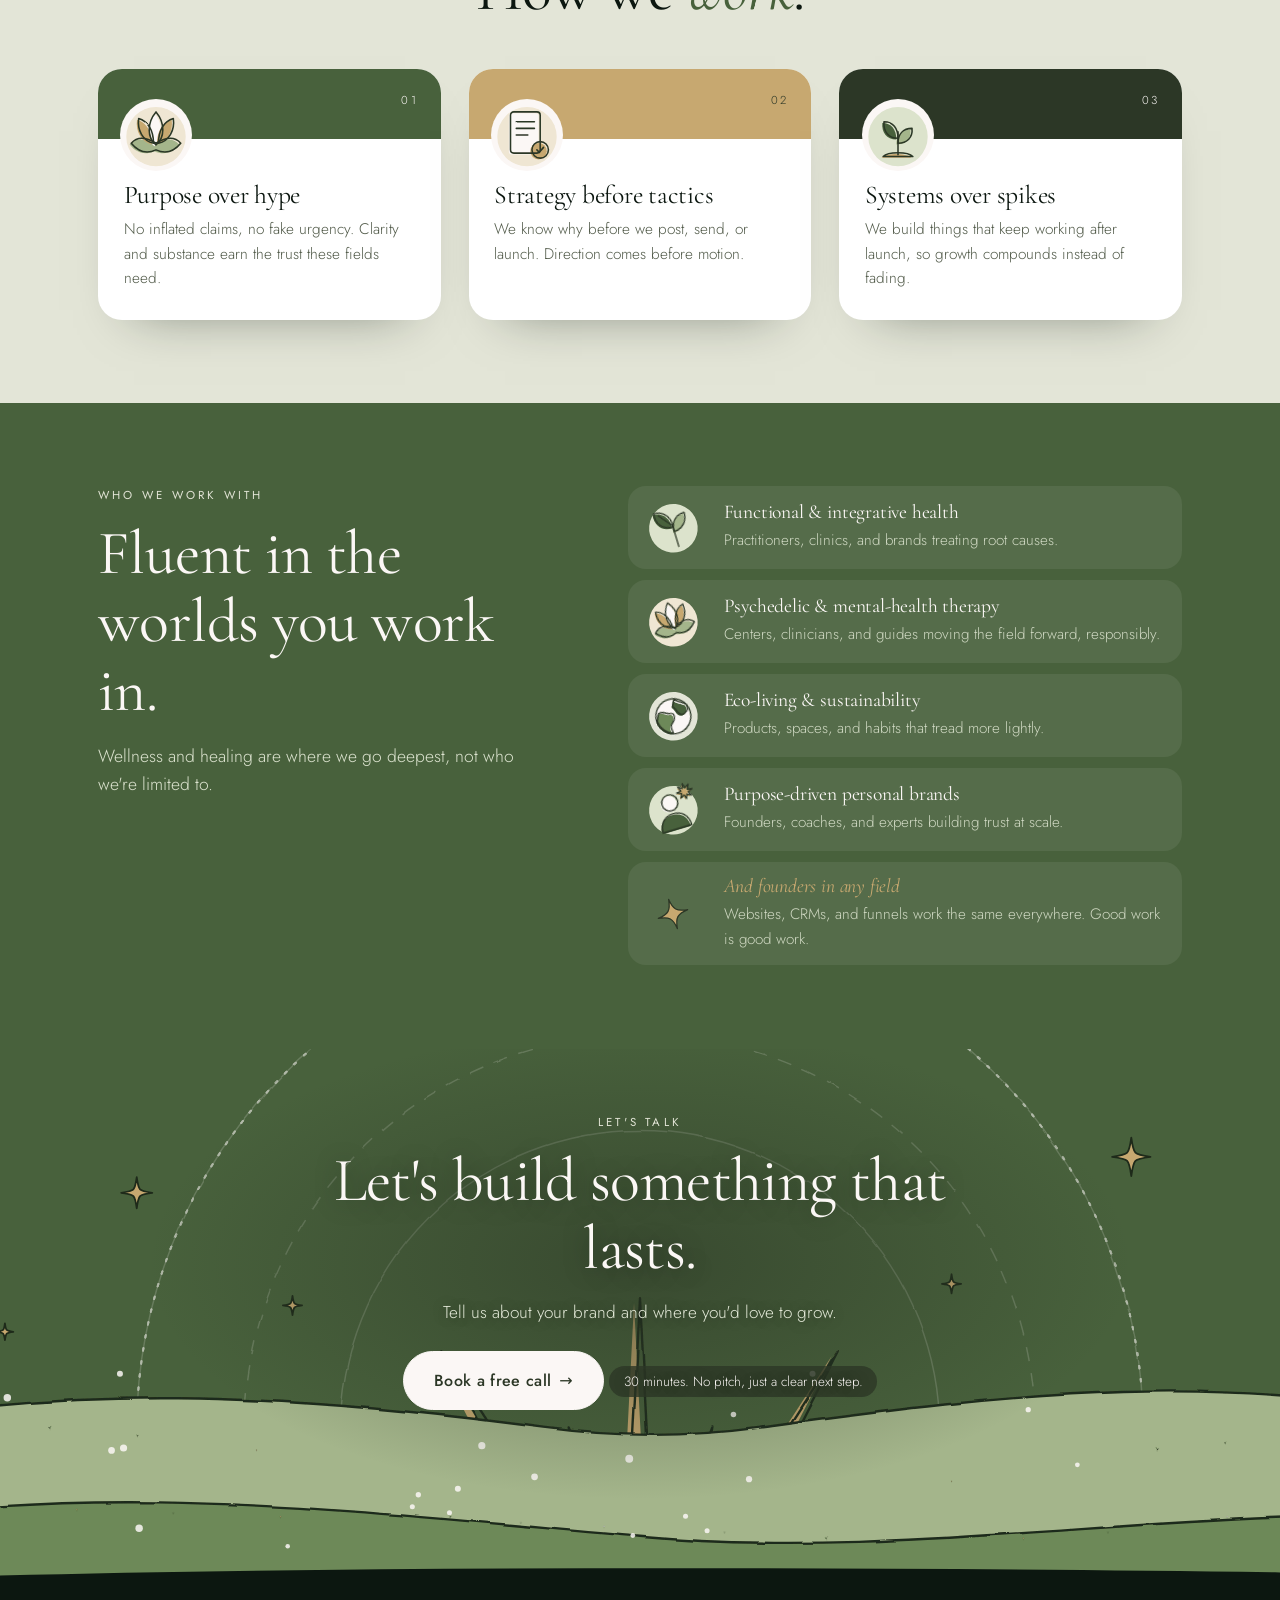
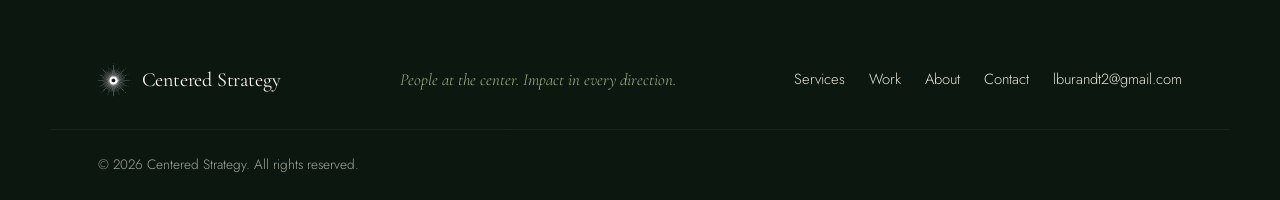
==== commit 2ede1266: "About: feature Ways2Well growth instead of Kuya Co-Authored-By: Claude Opus 5.5 <noreply@anthropic.c" ====
--- a/about.html
+++ b/about.html
@@ -84,7 +84,7 @@
             <div class="notebook__copy">
               <p class="eyebrow">Why we exist</p>
               <h2>The best marketing doesn't manufacture hype. <em>It tells the truth, beautifully.</em></h2>
-              <p>For five years Lauren has grown founder and wellness brands on social, organically, including Bonetti Explosives from 500 to 265K followers and Kuya Wellness from 2K to 15K in a year.</p>
+              <p>For five years Lauren has grown founder and wellness brands on social, organically, including Bonetti Explosives from 500 to 265K followers and Ways2Well from 150K to 215K in six months.</p>
               <p>She also designs and builds the websites, CRMs, and funnels herself. Whether you need social, a website, or both, you work with the same person from start to finish, with no shady characters in between.</p>
             </div>
             <div class="notebook__art"><img src="design/compass.svg" alt="" aria-hidden="true" /></div>
@@ -99,7 +99,7 @@
         <ul class="founder2__facts about-facts">
           <li data-anim="up" style="--d:.1s"><img src="design/icons/sprout.svg" alt="" /><span><strong>5 years</strong> growing founder brands</span></li>
           <li data-anim="up" style="--d:.2s"><img src="design/icons/social.svg" alt="" /><span><strong>500 &rarr; 265K</strong> Bonetti Explosives</span></li>
-          <li data-anim="up" style="--d:.3s"><img src="design/icons/leaf.svg" alt="" /><span><strong>2K &rarr; 15K</strong> Kuya Wellness, one year</span></li>
+          <li data-anim="up" style="--d:.3s"><img src="design/icons/leaf.svg" alt="" /><span><strong>150K &rarr; 215K</strong> Ways2Well, six months</span></li>
         </ul>
       </div>
     </section>
